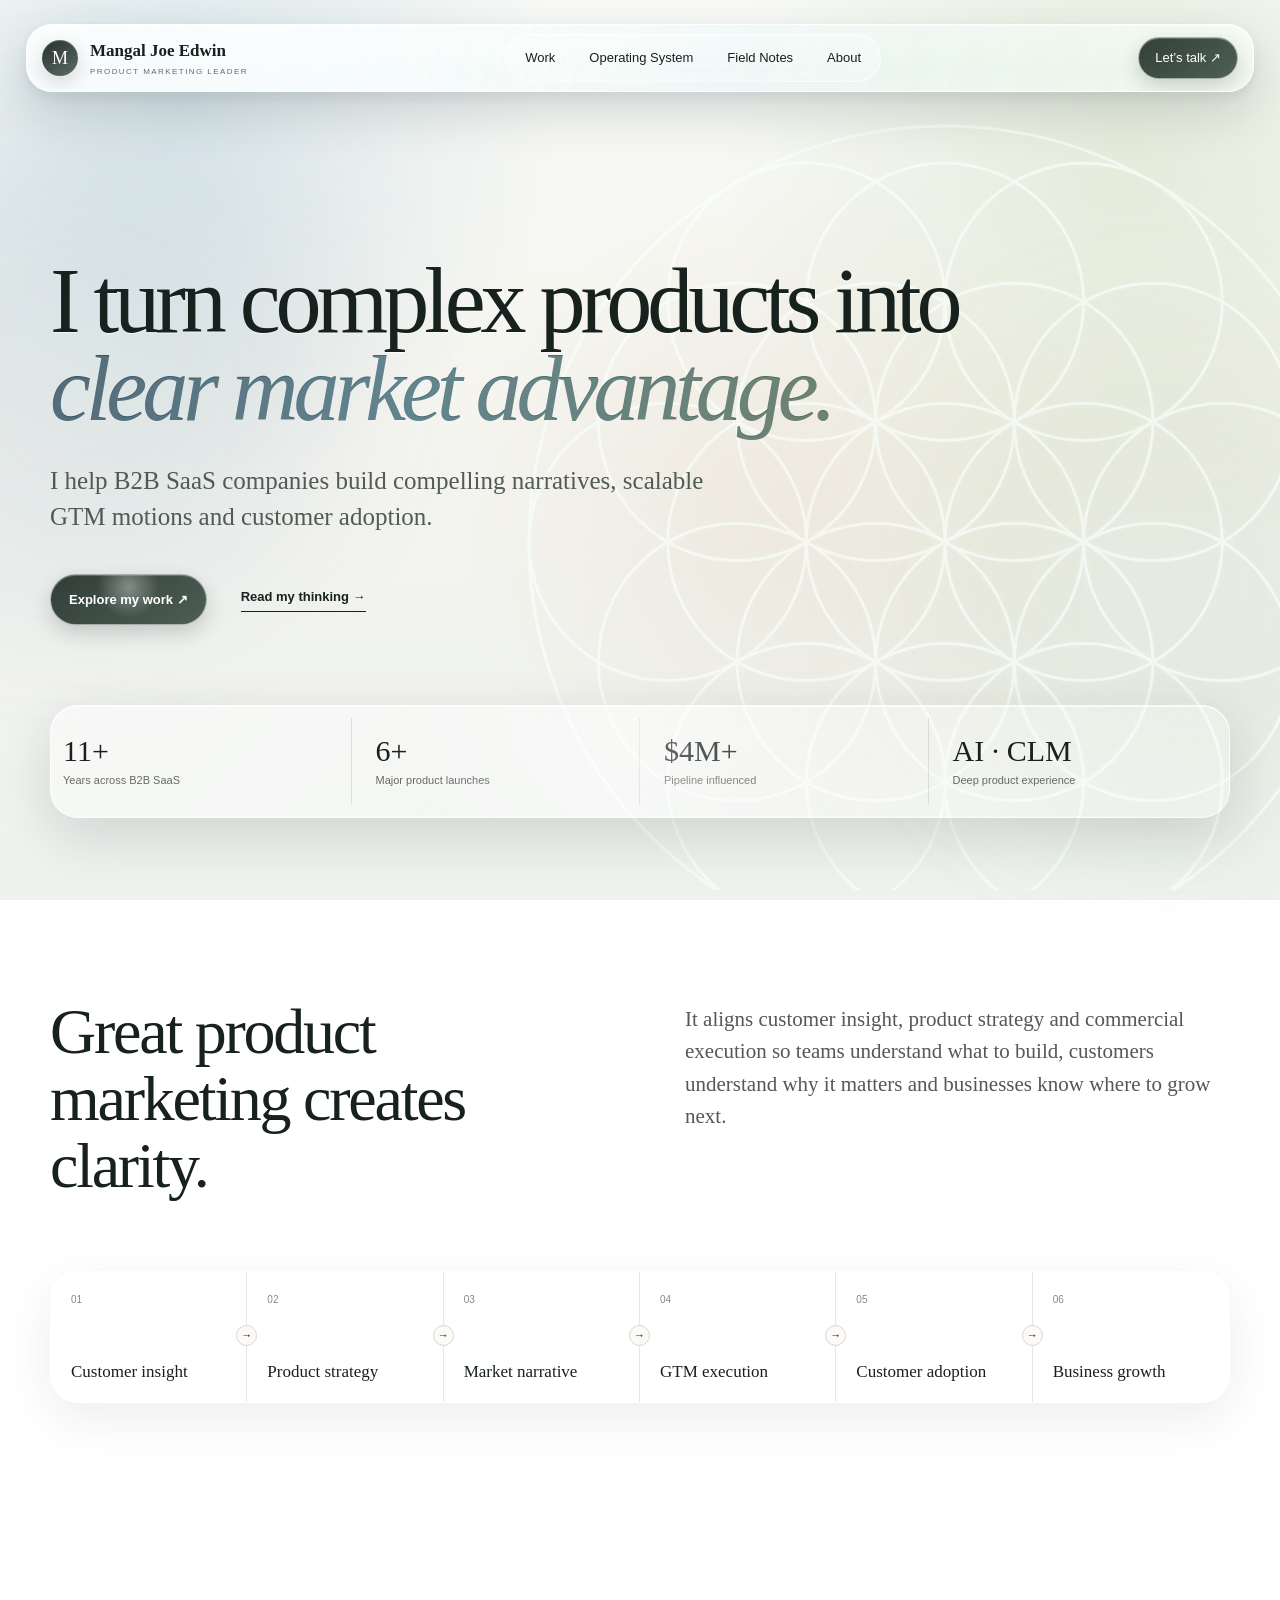
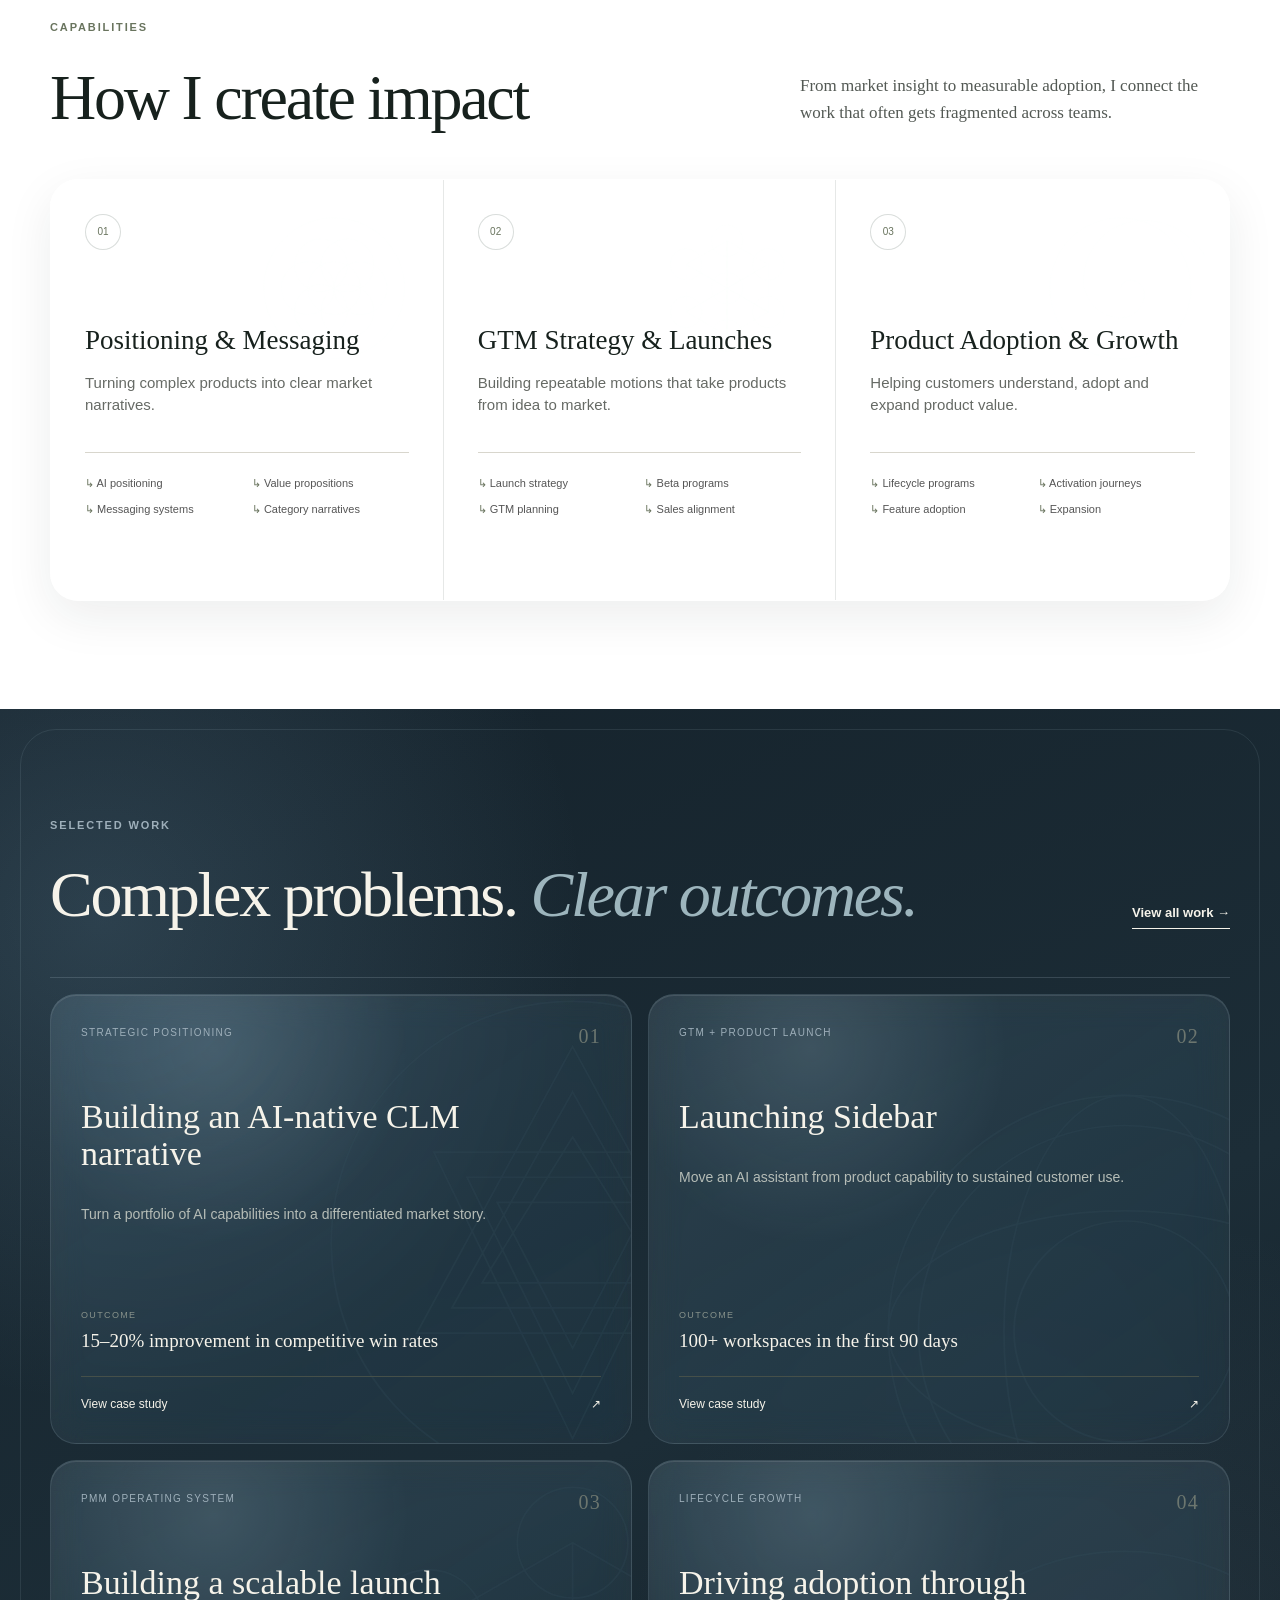
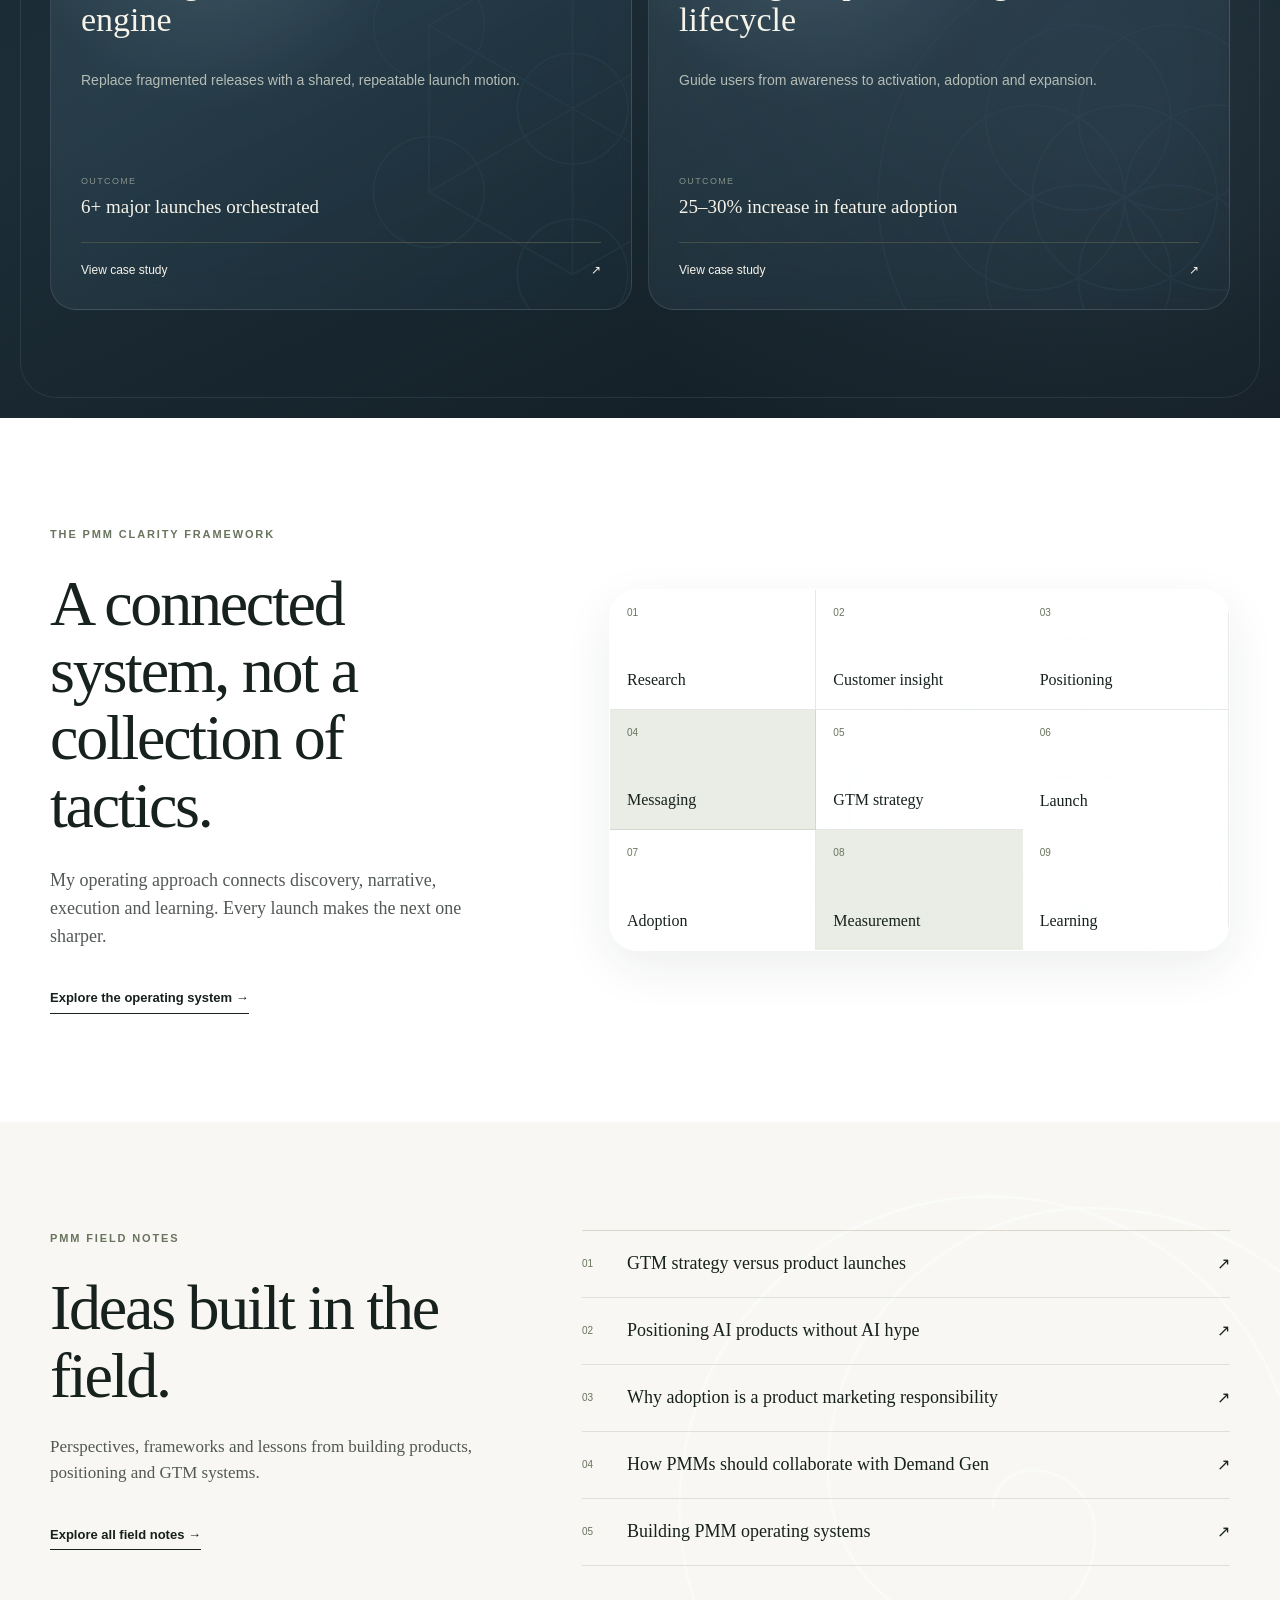
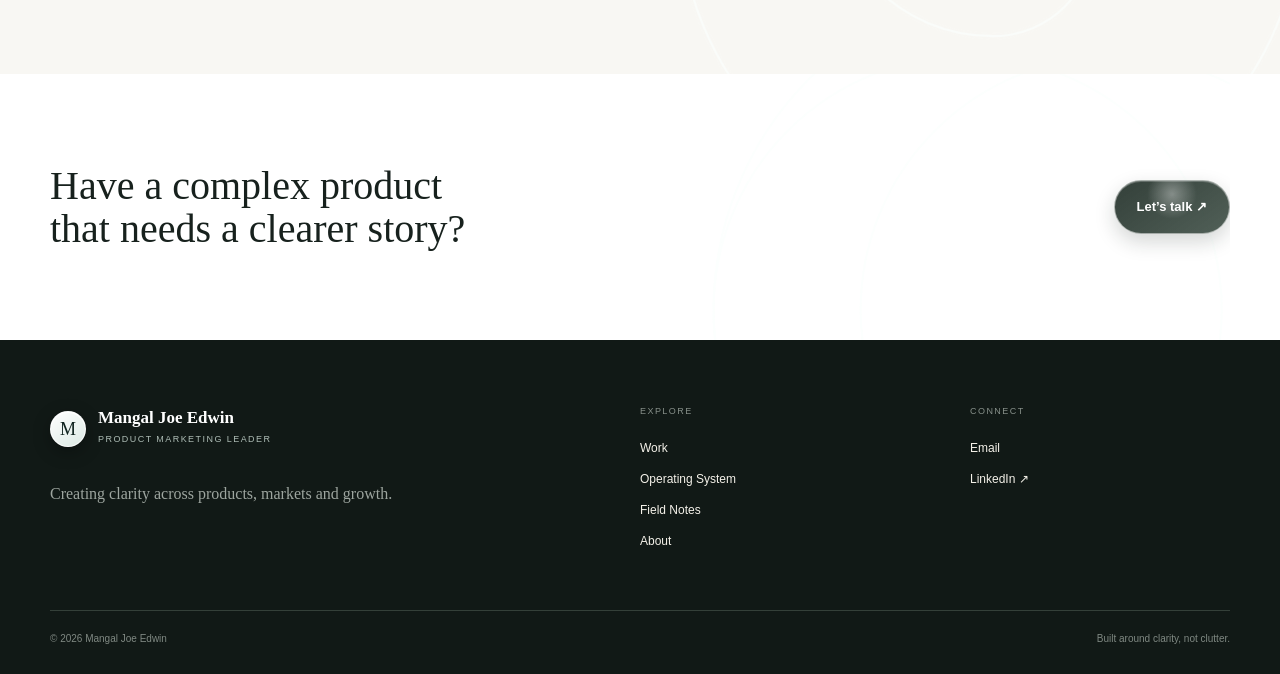
==== index.html @ b7837c16 "Refresh homepage geometry assets" ====
<!doctype html><html lang="en"><head><meta charset="utf-8"><meta name="viewport" content="width=device-width,initial-scale=1"><title>Mangal Joe Edwin | Product Marketing Leader</title><meta name="description" content="Product marketing leader for complex B2B SaaS and AI products."><link rel="icon" href="favicon.ico" sizes="any"><link rel="icon" type="image/png" sizes="32x32" href="favicon-32x32.png"><link rel="icon" type="image/png" sizes="16x16" href="favicon-16x16.png"><link rel="stylesheet" href="assets/css/styles.css"><link rel="stylesheet" href="assets/css/liquid-glass.css?v=20260903-3"><link rel="stylesheet" href="assets/css/liquid-glass-refraction.css?v=20260903-3"><link rel="stylesheet" href="assets/css/sacred-geometry.css?v=20260903-7"><script defer src="assets/js/components.js?v=20260903-5"></script><script defer src="assets/js/site.js"></script><script defer src="assets/js/liquid-glass.js?v=20260903-2"></script></head><body><div data-header></div><main>
<section class="hero"><div class="hero-flower-wrap" aria-hidden="true"><svg class="hero-flower" viewBox="0 0 600 600"><g class="flower-rest"><circle cx="300" cy="300" r="80"/><circle cx="380" cy="300" r="80"/><circle cx="340" cy="369.282" r="80"/><circle cx="260" cy="369.282" r="80"/><circle cx="220" cy="300" r="80"/><circle cx="260" cy="230.718" r="80"/><circle cx="340" cy="230.718" r="80"/><circle cx="460" cy="300" r="80"/><circle cx="420" cy="369.282" r="80"/><circle cx="380" cy="438.564" r="80"/><circle cx="300" cy="438.564" r="80"/><circle cx="220" cy="438.564" r="80"/><circle cx="180" cy="369.282" r="80"/><circle cx="140" cy="300" r="80"/><circle cx="180" cy="230.718" r="80"/><circle cx="220" cy="161.436" r="80"/><circle cx="300" cy="161.436" r="80"/><circle cx="380" cy="161.436" r="80"/><circle cx="420" cy="230.718" r="80"/><circle cx="300" cy="300" r="240"/></g><g class="flower-lit"><circle cx="300" cy="300" r="80"/><circle cx="380" cy="300" r="80"/><circle cx="340" cy="369.282" r="80"/><circle cx="260" cy="369.282" r="80"/><circle cx="220" cy="300" r="80"/><circle cx="260" cy="230.718" r="80"/><circle cx="340" cy="230.718" r="80"/><circle cx="460" cy="300" r="80"/><circle cx="420" cy="369.282" r="80"/><circle cx="380" cy="438.564" r="80"/><circle cx="300" cy="438.564" r="80"/><circle cx="220" cy="438.564" r="80"/><circle cx="180" cy="369.282" r="80"/><circle cx="220" cy="161.436" r="80"/><circle cx="300" cy="161.436" r="80"/><circle cx="380" cy="161.436" r="80"/><circle cx="420" cy="230.718" r="80"/><circle cx="300" cy="300" r="240"/></g></svg></div><div class="wrap fade-up"><h1>I turn complex products into <em>clear market advantage.</em></h1><p class="hero-copy">I help B2B SaaS companies build compelling narratives, scalable GTM motions and customer adoption.</p><div class="hero-actions"><a class="button button-dark glass-surface" href="work.html">Explore my work ↗</a><a class="text-link" href="writing.html">Read my thinking →</a></div><div class="hero-proof glass-surface" aria-label="Experience summary"><div><strong>11+</strong><span>Years across B2B SaaS</span></div><div><strong>6+</strong><span>Major product launches</span></div><div><strong>$4M+</strong><span>Pipeline influenced</span></div><div><strong>AI · CLM</strong><span>Deep product experience</span></div></div></div></section>
<section class="section belief"><div class="wrap"><div class="belief-grid"><h2>Great product marketing creates clarity.</h2><p>It aligns customer insight, product strategy and commercial execution so teams understand what to build, customers understand why it matters and businesses know where to grow next.</p></div><div class="clarity-flow" aria-label="Product marketing value chain"><div class="flow-step"><span>01</span><b>Customer insight</b><i>→</i></div><div class="flow-step"><span>02</span><b>Product strategy</b><i>→</i></div><div class="flow-step"><span>03</span><b>Market narrative</b><i>→</i></div><div class="flow-step"><span>04</span><b>GTM execution</b><i>→</i></div><div class="flow-step"><span>05</span><b>Customer adoption</b><i>→</i></div><div class="flow-step"><span>06</span><b>Business growth</b></div></div></div></section>
<section class="section"><div class="wrap"><div class="section-head"><div><div class="section-kicker">CAPABILITIES</div><h2>How I create impact</h2></div><p>From market insight to measurable adoption, I connect the work that often gets fragmented across teams.</p></div><div class="capability-grid"><article class="capability-card"><span class="card-number">01</span><h3>Positioning &amp; Messaging</h3><p>Turning complex products into clear market narratives.</p><ul><li>AI positioning</li><li>Value propositions</li><li>Messaging systems</li><li>Category narratives</li></ul></article><article class="capability-card"><span class="card-number">02</span><h3>GTM Strategy &amp; Launches</h3><p>Building repeatable motions that take products from idea to market.</p><ul><li>Launch strategy</li><li>Beta programs</li><li>GTM planning</li><li>Sales alignment</li></ul></article><article class="capability-card"><span class="card-number">03</span><h3>Product Adoption &amp; Growth</h3><p>Helping customers understand, adopt and expand product value.</p><ul><li>Lifecycle programs</li><li>Activation journeys</li><li>Feature adoption</li><li>Expansion</li></ul></article></div></div></section>
<section class="section work-section"><div class="wrap"><div class="section-head"><div><div class="section-kicker">SELECTED WORK</div><h2>Complex problems. <em>Clear outcomes.</em></h2></div><a class="text-link light" href="work.html">View all work →</a></div><div class="work-grid"><a class="work-card glass-surface" href="work.html#ai-narrative"><div class="work-card-top"><span>STRATEGIC POSITIONING</span><b>01</b></div><h3>Building an AI-native CLM narrative</h3><p>Turn a portfolio of AI capabilities into a differentiated market story.</p><div class="outcome"><small>OUTCOME</small><strong>15–20% improvement in competitive win rates</strong></div><div class="card-cta">View case study <span>↗</span></div></a><a class="work-card glass-surface" href="work.html#sidebar"><div class="work-card-top"><span>GTM + PRODUCT LAUNCH</span><b>02</b></div><h3>Launching Sidebar</h3><p>Move an AI assistant from product capability to sustained customer use.</p><div class="outcome"><small>OUTCOME</small><strong>100+ workspaces in the first 90 days</strong></div><div class="card-cta">View case study <span>↗</span></div></a><a class="work-card glass-surface" href="work.html#launch-engine"><div class="work-card-top"><span>PMM OPERATING SYSTEM</span><b>03</b></div><h3>Building a scalable launch engine</h3><p>Replace fragmented releases with a shared, repeatable launch motion.</p><div class="outcome"><small>OUTCOME</small><strong>6+ major launches orchestrated</strong></div><div class="card-cta">View case study <span>↗</span></div></a><a class="work-card glass-surface" href="work.html#lifecycle"><div class="work-card-top"><span>LIFECYCLE GROWTH</span><b>04</b></div><h3>Driving adoption through lifecycle</h3><p>Guide users from awareness to activation, adoption and expansion.</p><div class="outcome"><small>OUTCOME</small><strong>25–30% increase in feature adoption</strong></div><div class="card-cta">View case study <span>↗</span></div></a></div></div></section>
<section class="section"><div class="wrap system-preview"><div class="system-copy"><div class="section-kicker">THE PMM CLARITY FRAMEWORK</div><h2>A connected system, not a collection of tactics.</h2><p>My operating approach connects discovery, narrative, execution and learning. Every launch makes the next one sharper.</p><a class="text-link" href="operating-system.html">Explore the operating system →</a></div><div class="system-map"><div class="system-node"><span>01</span>Research</div><div class="system-node"><span>02</span>Customer insight</div><div class="system-node"><span>03</span>Positioning</div><div class="system-node"><span>04</span>Messaging</div><div class="system-node"><span>05</span>GTM strategy</div><div class="system-node"><span>06</span>Launch</div><div class="system-node"><span>07</span>Adoption</div><div class="system-node"><span>08</span>Measurement</div><div class="system-node"><span>09</span>Learning</div></div></div></section>
<section class="section notes-section"><div class="wrap notes-grid"><div><div class="section-kicker">PMM FIELD NOTES</div><h2>Ideas built in the field.</h2><p>Perspectives, frameworks and lessons from building products, positioning and GTM systems.</p><a class="text-link" href="writing.html">Explore all field notes →</a></div><div class="note-list"><a href="writing.html"><span>01</span><b>GTM strategy versus product launches</b><i>↗</i></a><a href="writing.html"><span>02</span><b>Positioning AI products without AI hype</b><i>↗</i></a><a href="writing.html"><span>03</span><b>Why adoption is a product marketing responsibility</b><i>↗</i></a><a href="writing.html"><span>04</span><b>How PMMs should collaborate with Demand Gen</b><i>↗</i></a><a href="writing.html"><span>05</span><b>Building PMM operating systems</b><i>↗</i></a></div></div></section><div class="wrap closing"><p>Have a complex product<br>that needs a clearer story?</p><a class="button button-dark glass-surface" href="contact.html">Let’s talk ↗</a></div></main><div data-footer></div></body></html>
---- assets/css/styles.css ----
:root{--ink:#17211d;--cream:#f4f1e9;--paper:#fbfaf6;--olive:#69745e;--blue:#6d8ea0;--line:#d8d6cd;--muted:#666a65}*{box-sizing:border-box}html{scroll-behavior:smooth}body{background:var(--paper);color:var(--ink);margin:0;font-family:Arial,Helvetica,sans-serif;line-height:1.5}a{color:inherit;text-decoration:none}.wrap{width:min(1180px,calc(100% - 48px));margin:auto}.site-header{z-index:50;backdrop-filter:blur(16px);background:#fbfaf6f0;border-bottom:1px solid #17211d1f;position:sticky;top:0}.header-inner{justify-content:space-between;align-items:center;width:min(1320px,calc(100% - 48px));height:76px;margin:auto;display:flex}.brand{align-items:center;gap:12px;display:flex}.brand>span{background:var(--ink);color:#fff;border-radius:50%;place-items:center;width:36px;height:36px;font-family:Georgia,serif;font-size:18px;display:grid}.brand div{display:flex;flex-direction:column}.brand b{font-family:Georgia,serif;font-size:17px}.brand small{letter-spacing:.18em;color:var(--muted);margin-top:2px;font-size:8px}.site-header nav{gap:32px;font-size:13px;display:flex}.site-header nav a{border-bottom:2px solid transparent;padding:27px 0 25px}.site-header nav a:hover,.site-header nav a[aria-current=page]{border-color:var(--olive)}.header-cta{border:1px solid var(--ink);padding:10px 15px;font-size:13px}.eyebrow,.section-kicker{letter-spacing:.17em;text-transform:uppercase;font-size:11px;font-weight:700}.eyebrow,.section-kicker{color:var(--olive)}.eyebrow{align-items:center;gap:10px;display:flex}.status-dot{background:#738a5d;border-radius:50%;width:7px;height:7px;box-shadow:0 0 0 4px #e3e6dc}.hero{padding:104px 0 72px}.hero h1{letter-spacing:-.055em;max-width:1050px;margin:38px 0 30px;font:400 clamp(58px,7.2vw,104px)/.95 Georgia,serif}.hero h1 em,.work-section h2 em,.page-hero h1 em,.contact-page h1 em{color:var(--olive);font-weight:400}.hero-copy{color:#4b514d;max-width:700px;font:25px/1.45 Georgia,serif}.hero-actions{align-items:center;gap:34px;margin-top:38px;display:flex}.button{align-items:center;gap:28px;padding:15px 18px;font-size:13px;font-weight:700;display:inline-flex}.button-dark{background:var(--ink);color:#fff}.button-outline{border:1px solid var(--ink)}.text-link{border-bottom:1px solid;align-items:center;gap:16px;padding-bottom:5px;font-size:13px;font-weight:700;display:inline-flex}.button,.header-cta,.work-card,.note-list a,.notes-cards article{transition:transform .25s ease,background .25s ease,color .25s ease}.button:hover,.header-cta:hover{transform:translateY(-2px)}.hero-proof{border-block:1px solid var(--line);grid-template-columns:repeat(4,1fr);margin-top:80px;padding:24px 0;display:grid}.hero-proof div{border-right:1px solid var(--line);flex-direction:column;gap:4px;padding:4px 24px;display:flex}.hero-proof div:first-child{padding-left:0}.hero-proof div:last-child{border:0}.hero-proof strong{font:400 27px Georgia,serif}.hero-proof span{color:var(--muted);font-size:11px}.section{padding:108px 0}.section-kicker{margin-bottom:28px}.belief{border-bottom:1px solid var(--line)}.belief-grid{grid-template-columns:1fr 1fr;gap:90px;display:grid}.belief h2,.section-head h2,.system-copy h2,.notes-grid h2{letter-spacing:-.035em;margin:0;font:400 clamp(42px,5vw,64px)/1.05 Georgia,serif}.belief-grid p,.section-head>p,.system-copy>p,.notes-grid>div>p{color:#535954;margin:5px 0;font:21px/1.55 Georgia,serif}.clarity-flow{border:1px solid var(--line);grid-template-columns:repeat(6,1fr);margin-top:72px;display:grid}.flow-step{border-right:1px solid var(--line);flex-direction:column;justify-content:space-between;min-height:130px;padding:20px;display:flex;position:relative}.flow-step:last-child{background:var(--ink);color:#fff;border:0}.flow-step span{color:#858a84;font-size:10px}.flow-step b{font:400 17px Georgia,serif}.flow-step i{border:1px solid var(--line);background:var(--paper);z-index:1;width:21px;height:21px;color:var(--ink);border-radius:50%;place-items:center;font-size:11px;font-style:normal;display:grid;position:absolute;top:53px;right:-11px}.section-head{justify-content:space-between;align-items:end;margin-bottom:48px;display:flex}.section-head>p{max-width:430px;font-size:17px}.capability-grid{border:1px solid var(--line);grid-template-columns:repeat(3,1fr);display:grid}.capability-card{border-right:1px solid var(--line);min-height:420px;padding:34px}.capability-card:last-child{border:0}.card-number{border:1px solid var(--line);width:36px;height:36px;color:var(--olive);border-radius:50%;place-items:center;font-size:10px;display:inline-grid}.capability-card h3{margin:75px 0 16px;font:400 27px/1.15 Georgia,serif}.capability-card p{color:var(--muted);min-height:50px;font-size:15px}.capability-card ul{border-top:1px solid var(--line);color:#555;grid-template-columns:1fr 1fr;gap:10px;margin:30px 0 0;padding:22px 0 0;font-size:11px;list-style:none;display:grid}.capability-card li:before{content:'↳ ';color:var(--olive)}.work-section{background:var(--ink);color:#f6f3ea}.work-grid{border-top:1px solid #465049;grid-template-columns:1fr 1fr;display:grid}.work-card{border-bottom:1px solid #465049;flex-direction:column;min-height:450px;padding:34px 34px 34px 0;display:flex}.work-card:hover{background:#1d2924}.work-card:nth-child(odd){border-right:1px solid #465049}.work-card:nth-child(even){padding-left:34px}.work-card-top{color:#a5b09e;letter-spacing:.13em;justify-content:space-between;font-size:10px;display:flex}.work-card-top b{color:#6c766f;font:400 20px Georgia,serif}.work-card h3{max-width:430px;margin:50px 0 18px;font:400 34px/1.1 Georgia,serif}.work-card>p{color:#b6bdb7;max-width:450px;font-size:14px}.outcome{flex-direction:column;gap:7px;margin-top:auto;display:flex}.outcome small{letter-spacing:.15em;color:#88928b;font-size:9px}.outcome strong{font:400 19px Georgia,serif}.card-cta{border-top:1px solid #465049;justify-content:space-between;margin-top:24px;padding-top:18px;font-size:12px;display:flex}.system-preview{grid-template-columns:.85fr 1.15fr;align-items:center;gap:100px;display:grid}.system-copy>p{margin:28px 0 35px;font-size:18px}.system-map{border:1px solid var(--line);grid-template-columns:repeat(3,1fr);display:grid}.system-node{border-right:1px solid var(--line);border-bottom:1px solid var(--line);flex-direction:column;justify-content:space-between;height:120px;padding:17px;font-family:Georgia,serif;display:flex}.system-node:nth-child(3n){border-right:0}.system-node:nth-child(n+7){border-bottom:0}.system-node span{color:var(--olive);font:10px Arial}.system-node:nth-child(5),.system-node:nth-child(9){background:#e9ede5}.notes-section{background:var(--cream)}.notes-grid{grid-template-columns:.8fr 1.2fr;gap:100px;display:grid}.notes-grid>div>p{margin:25px 0 35px;font-size:17px}.note-list{border-top:1px solid var(--line)}.note-list a{border-bottom:1px solid var(--line);grid-template-columns:45px 1fr 30px;align-items:center;padding:21px 0;display:grid}.note-list a:hover{padding-left:8px}.note-list span{color:var(--olive);font-size:10px}.note-list b{font:400 18px Georgia,serif}.note-list i{text-align:right;font-style:normal}.closing{justify-content:space-between;align-items:center;padding:90px 0;display:flex}.closing p{margin:0;font:40px/1.08 Georgia,serif}footer{color:#f4f1e9;background:#111916;padding:65px 0 28px}.footer-grid{grid-template-columns:2fr 1fr 1fr;gap:70px;display:grid}.footer-brand>span{color:var(--ink);background:#f4f1e9}.footer-grid>div{flex-direction:column;align-items:flex-start;gap:13px;display:flex}.footer-grid p{color:#9da59f;font-family:Georgia,serif}.footer-grid small{letter-spacing:.16em;color:#87908a;margin-bottom:7px;font-size:9px}.footer-grid a{font-size:12px}.copyright{color:#7f8882;border-top:1px solid #344039;justify-content:space-between;margin-top:60px;padding-top:20px;font-size:10px;display:flex}.inner-page{min-height:70vh}.page-hero{padding:105px 0 80px}.page-hero h1,.contact-page h1{letter-spacing:-.05em;margin:20px 0 28px;font:400 clamp(56px,7vw,94px)/.98 Georgia,serif}.page-hero>p{color:#555b57;max-width:710px;font:20px/1.5 Georgia,serif}.filter-bar,.note-filters{flex-wrap:wrap;gap:8px;display:flex}.filter-bar{padding-bottom:42px}.filter-bar button,.note-filters button{border:1px solid var(--line);color:var(--ink);cursor:pointer;background:transparent;padding:10px 14px;font-size:11px}.filter-bar button.active,.note-filters button.active{background:var(--ink);color:#fff;border-color:var(--ink)}.case-list{padding-bottom:110px}.case-study{border-top:1px solid var(--ink)}.case-study:last-child{border-bottom:1px solid var(--ink)}.case-study[hidden]{display:none}.case-study summary{cursor:pointer;grid-template-columns:1fr 250px 40px;align-items:center;gap:40px;padding:38px 0;list-style:none;display:grid}.case-study summary::-webkit-details-marker{display:none}.case-study summary span{letter-spacing:.13em;color:var(--olive);text-transform:uppercase;font-size:10px}.case-study summary h2{margin:11px 0;font:400 35px/1.08 Georgia,serif}.case-metric{flex-direction:column;display:flex}.case-metric strong{font:400 34px Georgia,serif}.case-metric small{color:var(--muted);font-size:10px}.expand{font-size:28px;font-weight:300}.case-study[open] .expand{transform:rotate(45deg)}.case-body{background:var(--cream);margin-bottom:35px;padding:55px}.case-story{grid-template-columns:1fr 1fr;gap:50px 80px;display:grid}.case-body small{letter-spacing:.14em;color:var(--olive);font-size:9px}.case-body h3{margin:11px 0;font:400 22px Georgia,serif}.case-body p{color:#555b57;font-size:14px}.execution{border-block:1px solid var(--line);margin-top:50px;padding:50px 0}.execution>div{grid-template-columns:1fr 1fr;gap:10px;margin-top:23px;display:grid}.execution span{background:var(--paper);padding:18px;font:16px Georgia,serif}.execution i{color:var(--olive);margin-right:20px;font:9px Arial}.impact-learning{grid-template-columns:1fr 1fr;gap:80px;padding-top:50px;display:grid}.impact-learning blockquote{color:var(--ink);margin:15px 0;font:24px/1.4 Georgia,serif}.about-statement,.os-principle{background:var(--ink);color:#fff}.about-statement{padding:80px 0}.about-statement p{max-width:1000px;font:42px/1.25 Georgia,serif}.experience-grid{grid-template-columns:1fr 1fr;gap:110px;display:grid}.experience-grid h2{font:400 48px/1.08 Georgia,serif}.experience-list>div{border-top:1px solid var(--line);grid-template-columns:130px 1fr;padding:22px 0;display:grid}.experience-list b{font:19px Georgia,serif}.experience-list p{color:var(--muted);margin:0;font-size:13px}.about-work{background:var(--cream)}.three-principles{border-top:1px solid var(--ink);grid-template-columns:repeat(3,1fr);display:grid}.three-principles article{border-right:1px solid var(--line);min-height:300px;padding:30px}.three-principles article:first-child{padding-left:0}.three-principles span{color:var(--olive);font-size:10px}.three-principles h2{margin-top:90px;font:31px Georgia,serif}.three-principles p{color:var(--muted);font-size:14px}.os-principle{padding:65px 0}.os-principle small{letter-spacing:.15em;color:#9fa99f}.os-principle p{max-width:950px;font:36px/1.35 Georgia,serif}.os-stages{padding:85px 0}.os-stages article{border-top:1px solid var(--line);grid-template-columns:80px 1fr 40px;align-items:center;padding:28px 20px;display:grid}.os-stages article:last-child{border-bottom:1px solid var(--line)}.os-stages article.accent{background:#edf0e9}.os-stages article>span{color:var(--olive);font-size:10px}.os-stages h2{margin:0 0 5px;font:28px Georgia,serif}.os-stages p{color:var(--muted);max-width:700px;margin:0;font-size:13px}.os-stages i{font-size:20px;font-style:normal}.os-questions>div:last-child{grid-template-columns:1fr 1fr;display:grid}.os-questions p{border-top:1px solid var(--line);margin:0;padding:22px;font:19px Georgia,serif}.os-questions p span{color:var(--olive);margin-right:20px;font:9px Arial}.notes-tools{border-top:1px solid var(--line);justify-content:space-between;gap:20px;padding:30px 0;display:flex}.search{border-bottom:1px solid var(--ink);align-items:center;width:280px;display:flex}.search input{background:transparent;border:0;outline:0;width:100%;padding:12px;font-size:12px}.notes-cards{border-top:1px solid var(--line);grid-template-columns:repeat(3,1fr);padding-bottom:100px;display:grid}.notes-cards article{border-right:1px solid var(--line);border-bottom:1px solid var(--line);flex-direction:column;min-height:340px;padding:30px;display:flex}.notes-cards article:nth-child(3n+1){padding-left:0}.notes-cards article:nth-child(3n){border-right:0}.notes-cards article>div{text-transform:uppercase;justify-content:space-between;display:flex}.notes-cards article>div span,.notes-cards article>div small{letter-spacing:.12em;color:var(--olive);font-size:9px}.notes-cards h2{margin:60px 0 15px;font:25px/1.15 Georgia,serif}.notes-cards p{color:var(--muted);font-size:13px}.notes-cards button{border:0;border-top:1px solid var(--line);text-align:left;cursor:pointer;background:transparent;justify-content:space-between;margin-top:auto;padding:15px 0 0;font-weight:700;display:flex}.notes-cards article[hidden]{display:none}.knowledge-next{background:var(--cream);padding:80px 0}.knowledge-next>.wrap{grid-template-columns:1fr 1fr;gap:90px;display:grid}.knowledge-next h2{font:40px Georgia,serif}.knowledge-next p{color:var(--muted);font:18px/1.6 Georgia,serif}.contact-page{background:var(--cream);align-items:center;min-height:calc(100vh - 76px);display:flex}.contact-grid{grid-template-columns:1.2fr .8fr;gap:100px;padding:90px 0;display:grid}.contact-page h1{font-size:65px}.contact-page>section>div>p{color:var(--muted);font:19px/1.5 Georgia,serif}.contact-card{background:var(--ink);color:#fff;padding:38px}.contact-card>small,.contact-links small{letter-spacing:.15em;color:#9da89f;font-size:9px}.email{margin:45px 0 55px;font:30px/1.2 Georgia,serif;display:block;position:relative}.email span{position:absolute;right:0}.contact-links{border-block:1px solid #455048;grid-template-columns:1fr 1fr;display:grid}.contact-links a{flex-direction:column;gap:8px;padding:22px 10px 22px 0;display:flex}.contact-links a+a{border-left:1px solid #455048;padding-left:20px}.contact-links b{font-size:11px}.availability{color:#aab2ac;align-items:center;gap:13px;margin-top:27px;font-size:11px;display:flex}.availability i{background:#92a77c;border-radius:50%;width:7px;height:7px}.fade-up{animation:fadeUp .75s ease both}@keyframes fadeUp{from{opacity:0;transform:translateY(18px)}to{opacity:1;transform:none}}
@media(max-width:800px){.wrap{width:min(calc(100% - 32px),1180px)}.header-inner{width:calc(100% - 32px);height:68px}.site-header nav{display:none}.header-cta{padding:8px 10px}.hero{padding:70px 0 46px}.hero h1{font-size:53px}.hero-copy{font-size:20px}.hero-proof{grid-template-columns:1fr 1fr;margin-top:55px}.hero-proof div{border-bottom:1px solid var(--line);padding:16px}.hero-proof div:nth-child(2){border-right:0}.section{padding:70px 0}.belief-grid,.system-preview,.notes-grid{grid-template-columns:1fr;gap:45px}.clarity-flow{grid-template-columns:1fr 1fr}.flow-step{min-height:100px}.flow-step:nth-child(2n){border-right:0}.flow-step i{display:none}.section-head{display:block}.section-head>p{margin-top:22px}.capability-grid{grid-template-columns:1fr}.capability-card{border-right:0;border-bottom:1px solid var(--line);min-height:auto}.capability-card h3{margin-top:40px}.work-grid{grid-template-columns:1fr}.work-card,.work-card:nth-child(even){min-height:390px;padding:30px 0}.work-card:nth-child(odd){border-right:0}.system-map{order:-1}.closing{flex-direction:column;align-items:flex-start;gap:35px}.footer-grid{grid-template-columns:1fr 1fr}.footer-grid>div:first-child{grid-column:1/-1}.copyright{gap:20px}.brand b{font-size:15px}.page-hero{padding:70px 0 55px}.page-hero h1,.contact-page h1{font-size:50px}.case-study summary{grid-template-columns:1fr 90px 20px;gap:12px}.case-study summary h2,.case-metric strong{font-size:25px}.case-body{margin-inline:-16px;padding:28px}.case-story,.execution>div,.impact-learning,.experience-grid,.knowledge-next>.wrap,.contact-grid{grid-template-columns:1fr;gap:35px}.experience-grid h2{font-size:38px}.three-principles{grid-template-columns:1fr}.three-principles article{border-right:0;border-bottom:1px solid var(--line);min-height:auto;padding:28px 0}.three-principles h2{margin-top:40px}.os-stages article{grid-template-columns:40px 1fr 20px}.os-questions>div:last-child{grid-template-columns:1fr}.notes-tools{flex-direction:column}.note-filters{overflow:auto}.notes-cards{grid-template-columns:1fr}.notes-cards article,.notes-cards article:nth-child(3n+1){border-right:0;min-height:300px;padding:28px 0}.contact-page{display:block}.contact-grid{padding:70px 0}.contact-card{padding:28px}.email{font-size:25px}.about-statement p{font-size:30px}}
---- assets/css/liquid-glass.css ----
:root{
  --glass-bg:rgba(255,255,255,.42);
  --glass-bg-strong:rgba(255,255,255,.62);
  --glass-edge:rgba(255,255,255,.72);
  --glass-shadow:0 18px 55px rgba(23,33,29,.14),inset 0 1px 0 rgba(255,255,255,.72),inset 0 -1px 0 rgba(255,255,255,.18);
  --glass-blur:26px;
  --glass-radius:28px;
}

body{
  background:
    radial-gradient(circle at 14% 12%,rgba(164,196,214,.34),transparent 28%),
    radial-gradient(circle at 88% 18%,rgba(203,218,184,.42),transparent 30%),
    radial-gradient(circle at 62% 58%,rgba(226,214,190,.36),transparent 35%),
    linear-gradient(180deg,#f8faf7 0%,#f5f4ef 46%,#eef2ef 100%);
  background-attachment:fixed;
  padding-top:24px;
}

body::before,
body::after{
  content:"";
  position:fixed;
  width:38vw;
  aspect-ratio:1;
  border-radius:50%;
  filter:blur(72px);
  pointer-events:none;
  z-index:-1;
  opacity:.4;
}
body::before{left:-12vw;top:14vh;background:rgba(127,166,190,.35)}
body::after{right:-10vw;top:38vh;background:rgba(161,184,133,.34)}

.site-header{
  top:18px;
  width:min(1280px,calc(100% - 52px));
  margin:0 auto;
  border:1px solid rgba(255,255,255,.8);
  border-radius:26px;
  background:linear-gradient(135deg,rgba(255,255,255,.58),rgba(244,249,248,.28));
  box-shadow:0 20px 54px rgba(34,49,43,.16),0 4px 14px rgba(34,49,43,.08),inset 0 1px 0 rgba(255,255,255,.96),inset 0 -1px 0 rgba(255,255,255,.3);
  -webkit-backdrop-filter:blur(32px) saturate(165%);
  backdrop-filter:blur(32px) saturate(165%);
  position:sticky;
  overflow:hidden;
}
.site-header::before{
  content:"";
  position:absolute;
  inset:0;
  background:linear-gradient(112deg,rgba(255,255,255,.58),transparent 30%,rgba(177,208,220,.12) 62%,rgba(255,255,255,.4));
  pointer-events:none;
}
.header-inner{height:66px;width:calc(100% - 30px);position:relative;z-index:1}
.brand>span{
  background:linear-gradient(145deg,rgba(23,33,29,.94),rgba(61,78,69,.82));
  box-shadow:inset 0 1px 1px rgba(255,255,255,.28),0 6px 18px rgba(23,33,29,.16);
}
.site-header nav{
  gap:6px;
  padding:5px;
  border:1px solid rgba(255,255,255,.54);
  border-radius:999px;
  background:rgba(255,255,255,.22);
  box-shadow:inset 0 1px 0 rgba(255,255,255,.56);
}
.site-header nav a{
  border:0;
  border-radius:999px;
  padding:8px 14px;
  transition:background .25s ease,box-shadow .25s ease,transform .25s ease;
}
.site-header nav a:hover,
.site-header nav a[aria-current=page]{
  border:0;
  background:rgba(255,255,255,.62);
  box-shadow:0 5px 14px rgba(23,33,29,.09),inset 0 1px 0 rgba(255,255,255,.85);
}
.header-cta,
.button-dark{
  border:1px solid rgba(255,255,255,.54);
  border-radius:999px;
  background:linear-gradient(145deg,rgba(29,43,36,.9),rgba(43,61,51,.82));
  box-shadow:0 8px 20px rgba(23,33,29,.18),inset 0 1px 0 rgba(255,255,255,.22);
}
.header-cta{color:#fff;padding:10px 16px}

.hero{
  position:relative;
  padding-top:128px;
  overflow:hidden;
}
.hero::before{
  content:"";
  position:absolute;
  width:min(680px,64vw);
  aspect-ratio:1;
  top:34px;
  right:-12vw;
  border-radius:50%;
  background:radial-gradient(circle at 36% 30%,rgba(255,255,255,.86),rgba(179,207,219,.36) 28%,rgba(160,188,151,.26) 52%,transparent 72%);
  filter:blur(2px);
  opacity:.88;
  pointer-events:none;
}
.hero .wrap{position:relative;z-index:1}
.hero h1{
  max-width:1080px;
  text-wrap:balance;
  text-shadow:0 1px 0 rgba(255,255,255,.7);
  padding-right:.12em;
}
.hero h1 em{
  display:inline;
  background:linear-gradient(100deg,#334f61 0%,#456d79 45%,#536b54 100%);
  -webkit-background-clip:text;
  background-clip:text;
  color:transparent;
  text-shadow:0 1px 0 rgba(255,255,255,.16);
  padding-right:.09em;
  margin-right:-.04em;
  -webkit-box-decoration-break:clone;
  box-decoration-break:clone;
}
.hero-copy{color:rgba(45,58,50,.82)}
.eyebrow{
  width:max-content;
  padding:9px 14px;
  border:1px solid rgba(255,255,255,.66);
  border-radius:999px;
  background:rgba(255,255,255,.32);
  box-shadow:inset 0 1px 0 rgba(255,255,255,.72);
  -webkit-backdrop-filter:blur(18px) saturate(140%);
  backdrop-filter:blur(18px) saturate(140%);
}
.hero-actions .button-dark{
  position:relative;
  overflow:hidden;
}
.hero-actions .button-dark::before,
.glass-surface::before{
  content:"";
  position:absolute;
  inset:0;
  background:radial-gradient(circle at var(--glass-x,50%) var(--glass-y,25%),rgba(255,255,255,.36),transparent 36%);
  pointer-events:none;
}
.hero-proof{
  border:1px solid var(--glass-edge);
  border-radius:var(--glass-radius);
  padding:12px;
  background:linear-gradient(135deg,rgba(255,255,255,.48),rgba(255,255,255,.22));
  box-shadow:var(--glass-shadow);
  -webkit-backdrop-filter:blur(var(--glass-blur)) saturate(145%);
  backdrop-filter:blur(var(--glass-blur)) saturate(145%);
}
.hero-proof div{
  border-right:1px solid rgba(43,60,51,.12);
  padding:16px 24px;
}
.hero-proof strong{font-size:30px}

.belief{border-bottom:0}
.clarity-flow,
.capability-grid,
.system-map{
  border-color:rgba(255,255,255,.65);
  background:rgba(255,255,255,.22);
  border-radius:var(--glass-radius);
  overflow:hidden;
  box-shadow:0 16px 48px rgba(30,44,36,.08),inset 0 1px 0 rgba(255,255,255,.64);
  -webkit-backdrop-filter:blur(18px) saturate(135%);
  backdrop-filter:blur(18px) saturate(135%);
}
.flow-step,
.capability-card,
.system-node{border-color:rgba(55,70,61,.12)}
.flow-step:last-child{
  background:linear-gradient(145deg,rgba(26,40,33,.9),rgba(58,75,65,.78));
  -webkit-backdrop-filter:blur(20px);
  backdrop-filter:blur(20px);
}
.card-number{
  border-color:rgba(81,103,90,.22);
  background:rgba(255,255,255,.38);
  box-shadow:inset 0 1px 0 rgba(255,255,255,.8);
}
.capability-card{transition:background .3s ease,transform .3s ease}
.capability-card:hover{background:rgba(255,255,255,.28);transform:translateY(-3px)}

.work-section{
  position:relative;
  background:
    radial-gradient(circle at 8% 16%,rgba(121,163,190,.22),transparent 30%),
    radial-gradient(circle at 88% 78%,rgba(115,144,165,.14),transparent 34%),
    linear-gradient(155deg,#15222b 0%,#1c2d37 54%,#111b22 100%);
  overflow:hidden;
}
.work-section::before{
  content:"";
  position:absolute;
  inset:20px;
  border:1px solid rgba(191,220,235,.1);
  border-radius:36px;
  pointer-events:none;
}
.work-section .wrap{position:relative;z-index:1}
.work-section .section-kicker,.work-card-top{color:#9eafba}
.work-section h2 em{color:#9db5bd}
.work-grid{border-top-color:rgba(210,230,239,.16);gap:16px;padding-top:16px}
.work-card,
.work-card:nth-child(odd),
.work-card:nth-child(even){
  position:relative;
  border:1px solid rgba(208,229,239,.13);
  border-radius:26px;
  padding:30px;
  background:linear-gradient(145deg,rgba(215,235,245,.105),rgba(255,255,255,.025));
  box-shadow:inset 0 1px 0 rgba(255,255,255,.11);
  -webkit-backdrop-filter:blur(16px) saturate(130%);
  backdrop-filter:blur(16px) saturate(130%);
  overflow:hidden;
}
.work-card:hover{
  background:linear-gradient(145deg,rgba(215,235,245,.16),rgba(255,255,255,.045));
  transform:translateY(-4px);
}
.work-card::before{
  content:"";
  position:absolute;
  inset:0;
  background:radial-gradient(circle at var(--glass-x,28%) var(--glass-y,12%),rgba(195,224,238,.14),transparent 34%);
  pointer-events:none;
}

.notes-section{background:rgba(242,239,231,.5);-webkit-backdrop-filter:blur(14px);backdrop-filter:blur(14px)}
.note-list a{border-color:rgba(55,70,61,.13)}
.note-list a:hover{background:rgba(255,255,255,.26);border-radius:14px;padding-left:12px;padding-right:12px}
.closing .button-dark{padding:16px 22px}

@supports not ((backdrop-filter:blur(1px)) or (-webkit-backdrop-filter:blur(1px))){
  .site-header,.eyebrow,.hero-proof,.clarity-flow,.capability-grid,.system-map{background:rgba(248,249,246,.94)}
  .work-card{background:#20313d}
}

@media (prefers-reduced-transparency: reduce){
  .site-header,.eyebrow,.hero-proof,.clarity-flow,.capability-grid,.system-map{background:#f7f8f4;-webkit-backdrop-filter:none;backdrop-filter:none}
  .work-card{background:#20313d;-webkit-backdrop-filter:none;backdrop-filter:none}
}

@media (prefers-reduced-motion: reduce){
  *,*::before,*::after{scroll-behavior:auto!important;animation-duration:.01ms!important;animation-iteration-count:1!important;transition-duration:.01ms!important}
  body{background-attachment:scroll}
}

@media(max-width:800px){
  body{background-attachment:scroll;padding-top:14px}
  .site-header{top:10px;width:calc(100% - 24px);border-radius:20px}
  .header-inner{height:60px;width:calc(100% - 22px)}
  .brand small{display:none}
  .hero{padding-top:94px}
  .hero::before{width:92vw;right:-42vw;top:70px;opacity:.68}
  .hero h1{font-size:clamp(48px,14vw,64px)}
  .hero-proof{grid-template-columns:1fr 1fr;padding:8px}
  .hero-proof div{padding:14px;border-bottom:1px solid rgba(43,60,51,.12)}
  .work-grid{gap:12px}
  .work-card,.work-card:nth-child(even){padding:26px}
  .work-section::before{inset:10px;border-radius:28px}
}
---- assets/css/liquid-glass-refraction.css ----
/* Refined sticky Liquid Glass behavior */
[data-header]{
  position:sticky;
  top:18px;
  z-index:1000;
  width:100%;
  pointer-events:none;
}
[data-header] .site-header{
  position:relative;
  top:auto;
  pointer-events:auto;
  isolation:isolate;
  background:linear-gradient(135deg,rgba(255,255,255,.46),rgba(236,246,248,.20));
  border:1px solid rgba(255,255,255,.82);
  box-shadow:0 20px 50px rgba(26,41,48,.16),0 5px 14px rgba(26,41,48,.08),inset 0 1px 0 rgba(255,255,255,.96),inset 0 -1px 0 rgba(255,255,255,.24);
  -webkit-backdrop-filter:blur(20px) saturate(185%) contrast(106%);
  backdrop-filter:blur(20px) saturate(185%) contrast(106%);
}
[data-header] .site-header::before{
  background:
    linear-gradient(112deg,rgba(255,255,255,.58) 0%,rgba(255,255,255,.12) 32%,rgba(157,205,226,.14) 58%,rgba(255,255,255,.42) 100%),
    radial-gradient(circle at 18% 0%,rgba(255,255,255,.7),transparent 34%);
  opacity:.9;
}
[data-header] .site-header::after{
  content:"";
  position:absolute;
  inset:1px;
  border-radius:25px;
  pointer-events:none;
  background:linear-gradient(180deg,rgba(255,255,255,.28),transparent 34%,rgba(119,170,190,.06) 70%,rgba(255,255,255,.12));
  mix-blend-mode:screen;
  opacity:.72;
}
[data-header].is-scrolled .site-header{
  background:linear-gradient(135deg,rgba(248,252,252,.36),rgba(220,236,242,.18));
  -webkit-backdrop-filter:blur(24px) saturate(205%) contrast(108%);
  backdrop-filter:blur(24px) saturate(205%) contrast(108%);
  box-shadow:0 24px 60px rgba(22,37,46,.20),0 7px 18px rgba(22,37,46,.10),inset 0 1px 0 rgba(255,255,255,.98),inset 0 -1px 0 rgba(166,210,226,.24);
}
[data-header].is-scrolled .site-header::before{
  background:
    linear-gradient(110deg,rgba(255,255,255,.66) 0%,rgba(255,255,255,.10) 29%,rgba(117,182,210,.18) 56%,rgba(255,255,255,.42) 100%),
    radial-gradient(circle at 70% 20%,rgba(173,215,232,.20),transparent 32%);
}

/* On scroll the nav should read as part of one continuous glass slab, not a nested pill. */
[data-header].is-scrolled .site-header nav{
  border-color:transparent;
  background:transparent;
  box-shadow:none;
}
[data-header].is-scrolled .site-header nav a{
  background:transparent;
  box-shadow:none;
}
[data-header].is-scrolled .site-header nav a:hover,
[data-header].is-scrolled .site-header nav a[aria-current=page]{
  background:rgba(255,255,255,.22);
  box-shadow:inset 0 1px 0 rgba(255,255,255,.34);
}

/* Make the footer monogram read clearly on the dark footer */
footer .footer-brand>span{
  color:#10231f;
  background:linear-gradient(145deg,#ffffff,#dce9e4);
  border:1px solid rgba(255,255,255,.82);
  box-shadow:0 5px 18px rgba(0,0,0,.30),inset 0 1px 0 rgba(255,255,255,1);
  text-shadow:none;
}
footer .footer-brand b{color:#fff}
footer .footer-brand small{color:#aebdb6}

@media(max-width:800px){
  [data-header]{top:10px}
  [data-header] .site-header::after{border-radius:19px}
}

@media (prefers-reduced-transparency: reduce){
  [data-header] .site-header,
  [data-header].is-scrolled .site-header{
    background:#f6f8f6;
    -webkit-backdrop-filter:none;
    backdrop-filter:none;
  }
}
---- assets/css/sacred-geometry.css ----
/* Sacred geometry system: one symbol per area, pale at rest, locally illuminated on hover. */
.sacred-geometry-field{display:none!important}
.geometry-card::after{content:none!important}
.hero::before,.hero::after{content:none!important}

/* Hero Flower of Life */
.hero{position:relative;isolation:isolate;--hero-geom-x:78%;--hero-geom-y:44%}
.hero-flower-wrap{position:absolute;width:min(1040px,82vw);aspect-ratio:1;right:-185px;top:-70px;pointer-events:none;z-index:1;--flower-x:50%;--flower-y:50%}
.hero-flower{width:100%;height:100%;overflow:visible;display:block}
.hero-flower .flower-rest{fill:none;stroke:#f8fffb;stroke-width:1.65;opacity:.68;filter:drop-shadow(0 0 2px rgba(255,255,255,.34))}
.hero-flower .flower-lit{fill:none;stroke-width:2.25;opacity:0;filter:drop-shadow(0 0 5px rgba(255,210,242,.16));-webkit-mask-image:radial-gradient(circle 115px at var(--flower-x) var(--flower-y),#000 0 18%,rgba(0,0,0,.9) 38%,rgba(0,0,0,.46) 62%,transparent 100%);mask-image:radial-gradient(circle 115px at var(--flower-x) var(--flower-y),#000 0 18%,rgba(0,0,0,.9) 38%,rgba(0,0,0,.46) 62%,transparent 100%);-webkit-mask-repeat:no-repeat;mask-repeat:no-repeat;transition:opacity .14s ease}
.hero.geometry-active .hero-flower .flower-lit{opacity:1}
.hero .wrap{position:relative;z-index:2}

/* Soft iridescent spectrum. The mask still limits this to the small pointer radius. */
.hero-flower .flower-lit>*:nth-child(6n+1),.sacred-symbol .geo-lit svg>*:nth-child(6n+1){stroke:#f2a7c7}
.hero-flower .flower-lit>*:nth-child(6n+2),.sacred-symbol .geo-lit svg>*:nth-child(6n+2){stroke:#efbf8f}
.hero-flower .flower-lit>*:nth-child(6n+3),.sacred-symbol .geo-lit svg>*:nth-child(6n+3){stroke:#d8df8b}
.hero-flower .flower-lit>*:nth-child(6n+4),.sacred-symbol .geo-lit svg>*:nth-child(6n+4){stroke:#89d4bd}
.hero-flower .flower-lit>*:nth-child(6n+5),.sacred-symbol .geo-lit svg>*:nth-child(6n+5){stroke:#8fc9e7}
.hero-flower .flower-lit>*:nth-child(6n),.sacred-symbol .geo-lit svg>*:nth-child(6n){stroke:#c5a8e8}

/* Shared homepage sacred geometry */
.has-sacred-geometry{position:relative!important;isolation:isolate;overflow:hidden}
.has-sacred-geometry>.sacred-symbol{z-index:0}
.has-sacred-geometry>:not(.sacred-symbol){position:relative;z-index:2}
.sacred-symbol{position:absolute;width:var(--geo-size,78%);aspect-ratio:1;right:var(--geo-right,-18%);top:var(--geo-top,-24%);pointer-events:none;--geo-x:50%;--geo-y:50%}
.sacred-symbol svg{width:100%;height:100%;display:block;overflow:visible}
.sacred-symbol .geo-rest,.sacred-symbol .geo-lit{position:absolute;inset:0}
.sacred-symbol .geo-rest svg{fill:none;stroke:#fbfffd;stroke-width:1.7;opacity:.62;filter:drop-shadow(0 0 2px rgba(255,255,255,.28))}
.sacred-symbol .geo-lit{opacity:0;-webkit-mask-image:radial-gradient(circle 110px at var(--geo-x) var(--geo-y),#000 0 18%,rgba(0,0,0,.9) 38%,rgba(0,0,0,.45) 64%,transparent 100%);mask-image:radial-gradient(circle 110px at var(--geo-x) var(--geo-y),#000 0 18%,rgba(0,0,0,.9) 38%,rgba(0,0,0,.45) 64%,transparent 100%);-webkit-mask-repeat:no-repeat;mask-repeat:no-repeat;transition:opacity .14s ease}
.sacred-symbol .geo-lit svg{fill:none;stroke-width:2.2;filter:drop-shadow(0 0 5px rgba(255,255,255,.14))}
.has-sacred-geometry.geometry-active>.sacred-symbol .geo-lit{opacity:1}

/* Capabilities: show the full symbol consistently inside each card. */
.capability-card.has-sacred-geometry{--geo-size:44%;--geo-right:22px;--geo-top:22px}
.capability-card:nth-child(2).has-sacred-geometry,.capability-card:nth-child(3).has-sacred-geometry{--geo-size:44%;--geo-right:22px;--geo-top:22px}
.capability-card .sacred-symbol .geo-rest svg{opacity:.52}

/* Selected Work: symbol is almost absorbed into the dark surface at rest. */
.work-card.has-sacred-geometry{--geo-size:104%;--geo-right:-42%;--geo-top:-12%}
.work-card:nth-child(even).has-sacred-geometry{--geo-right:-34%;--geo-top:8%}
.work-card .sacred-symbol .geo-rest svg{stroke:#36505e;opacity:.24;filter:none}
.work-card .sacred-symbol .geo-lit svg{filter:drop-shadow(0 0 5px rgba(190,215,255,.10))}

.system-map.has-sacred-geometry{--geo-size:118%;--geo-right:-36%;--geo-top:-12%}
.notes-section.has-sacred-geometry{--geo-size:min(760px,62vw);--geo-right:-7%;--geo-top:1%}
.closing.has-sacred-geometry{--geo-size:68%;--geo-right:-18%;--geo-top:-62%}

@media(max-width:800px){
  .hero-flower-wrap{width:720px;right:-310px;top:-8px}
  .hero-flower .flower-rest{opacity:.56}
  .hero-flower .flower-lit{display:none}
  .sacred-symbol{width:var(--geo-mobile-size,108%);right:-42%;top:-8%}
  .sacred-symbol .geo-rest svg{opacity:.46}
  .sacred-symbol .geo-lit{display:none}
  .capability-card.has-sacred-geometry,.capability-card:nth-child(2).has-sacred-geometry,.capability-card:nth-child(3).has-sacred-geometry{--geo-mobile-size:42%;--geo-right:18px;--geo-top:18px}
  .notes-section.has-sacred-geometry{--geo-mobile-size:140%}
}
@media(hover:none){.hero-flower .flower-lit,.sacred-symbol .geo-lit{display:none}}
@media(prefers-reduced-motion:reduce){.hero-flower .flower-lit,.sacred-symbol .geo-lit{transition:none}}
@media(prefers-reduced-transparency:reduce){.hero-flower .flower-rest{opacity:.44}.hero-flower .flower-lit,.sacred-symbol .geo-lit{display:none}.sacred-symbol .geo-rest svg{opacity:.34}}
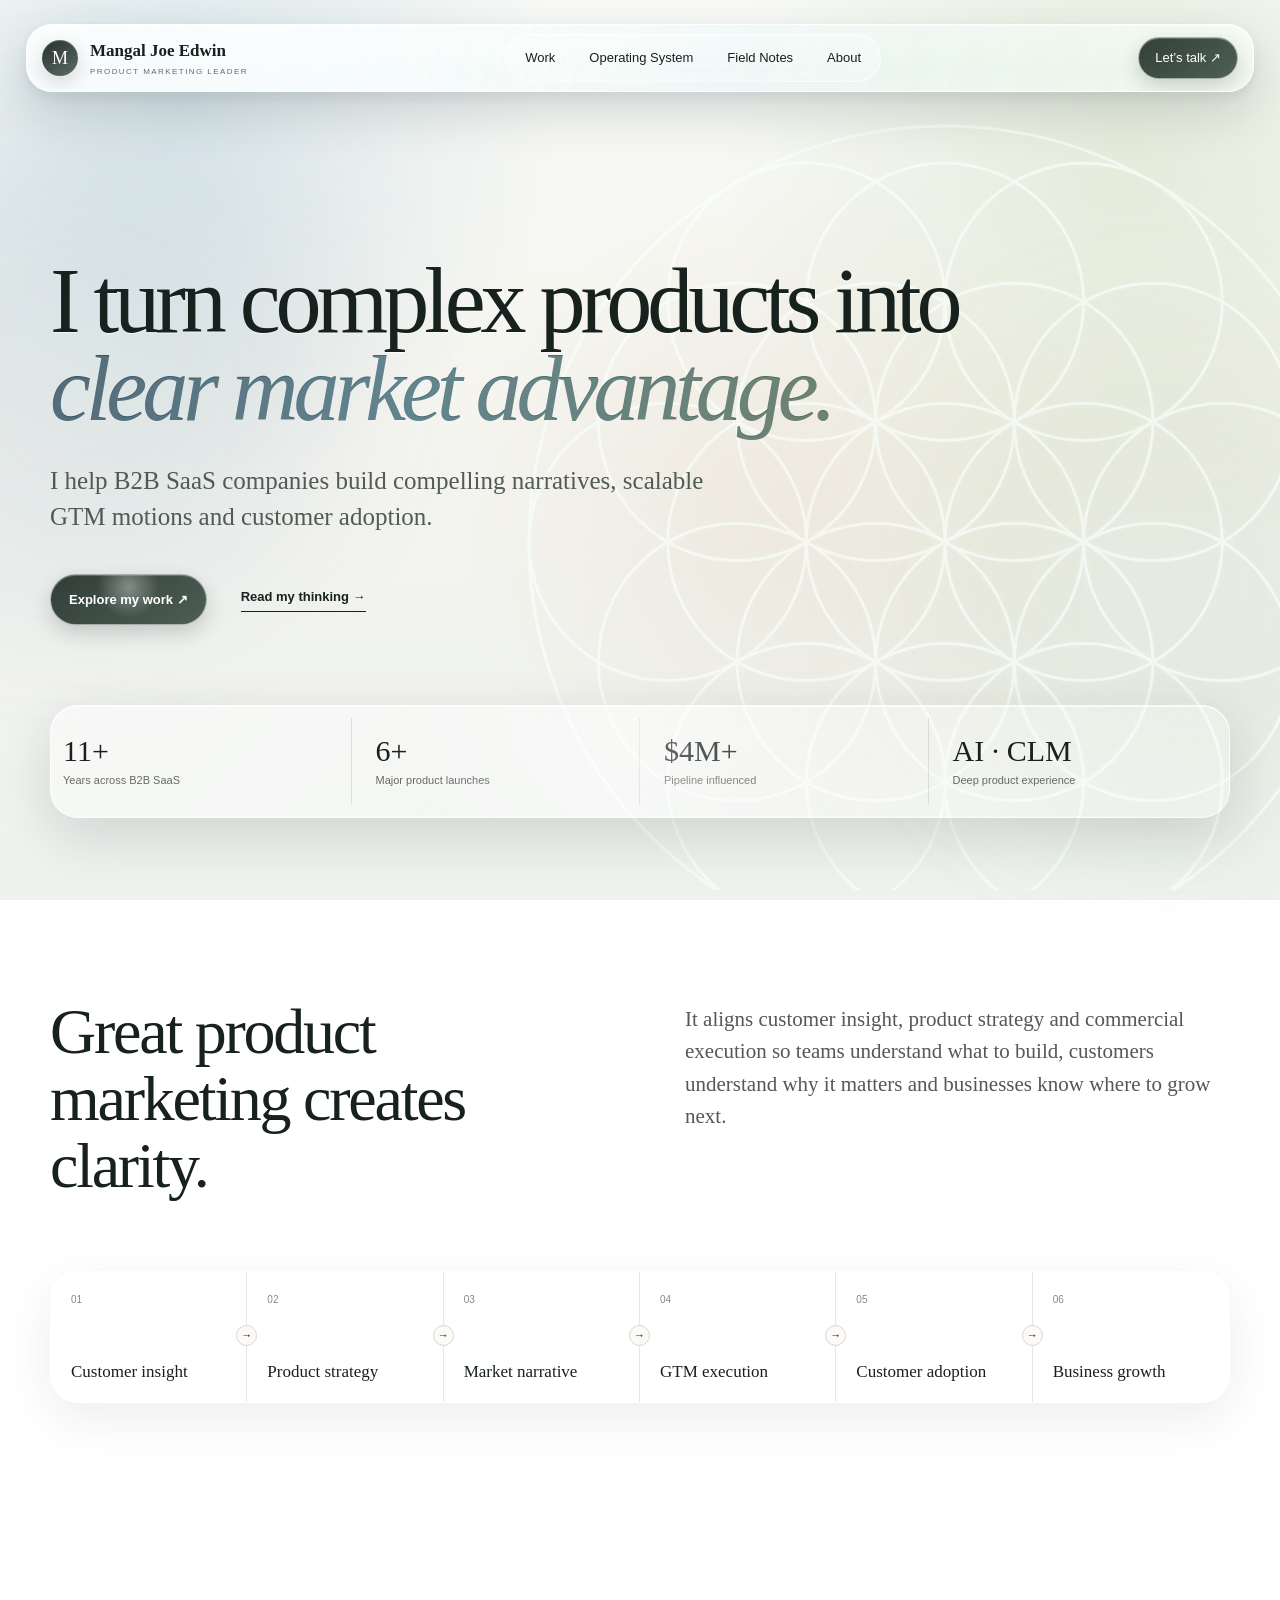
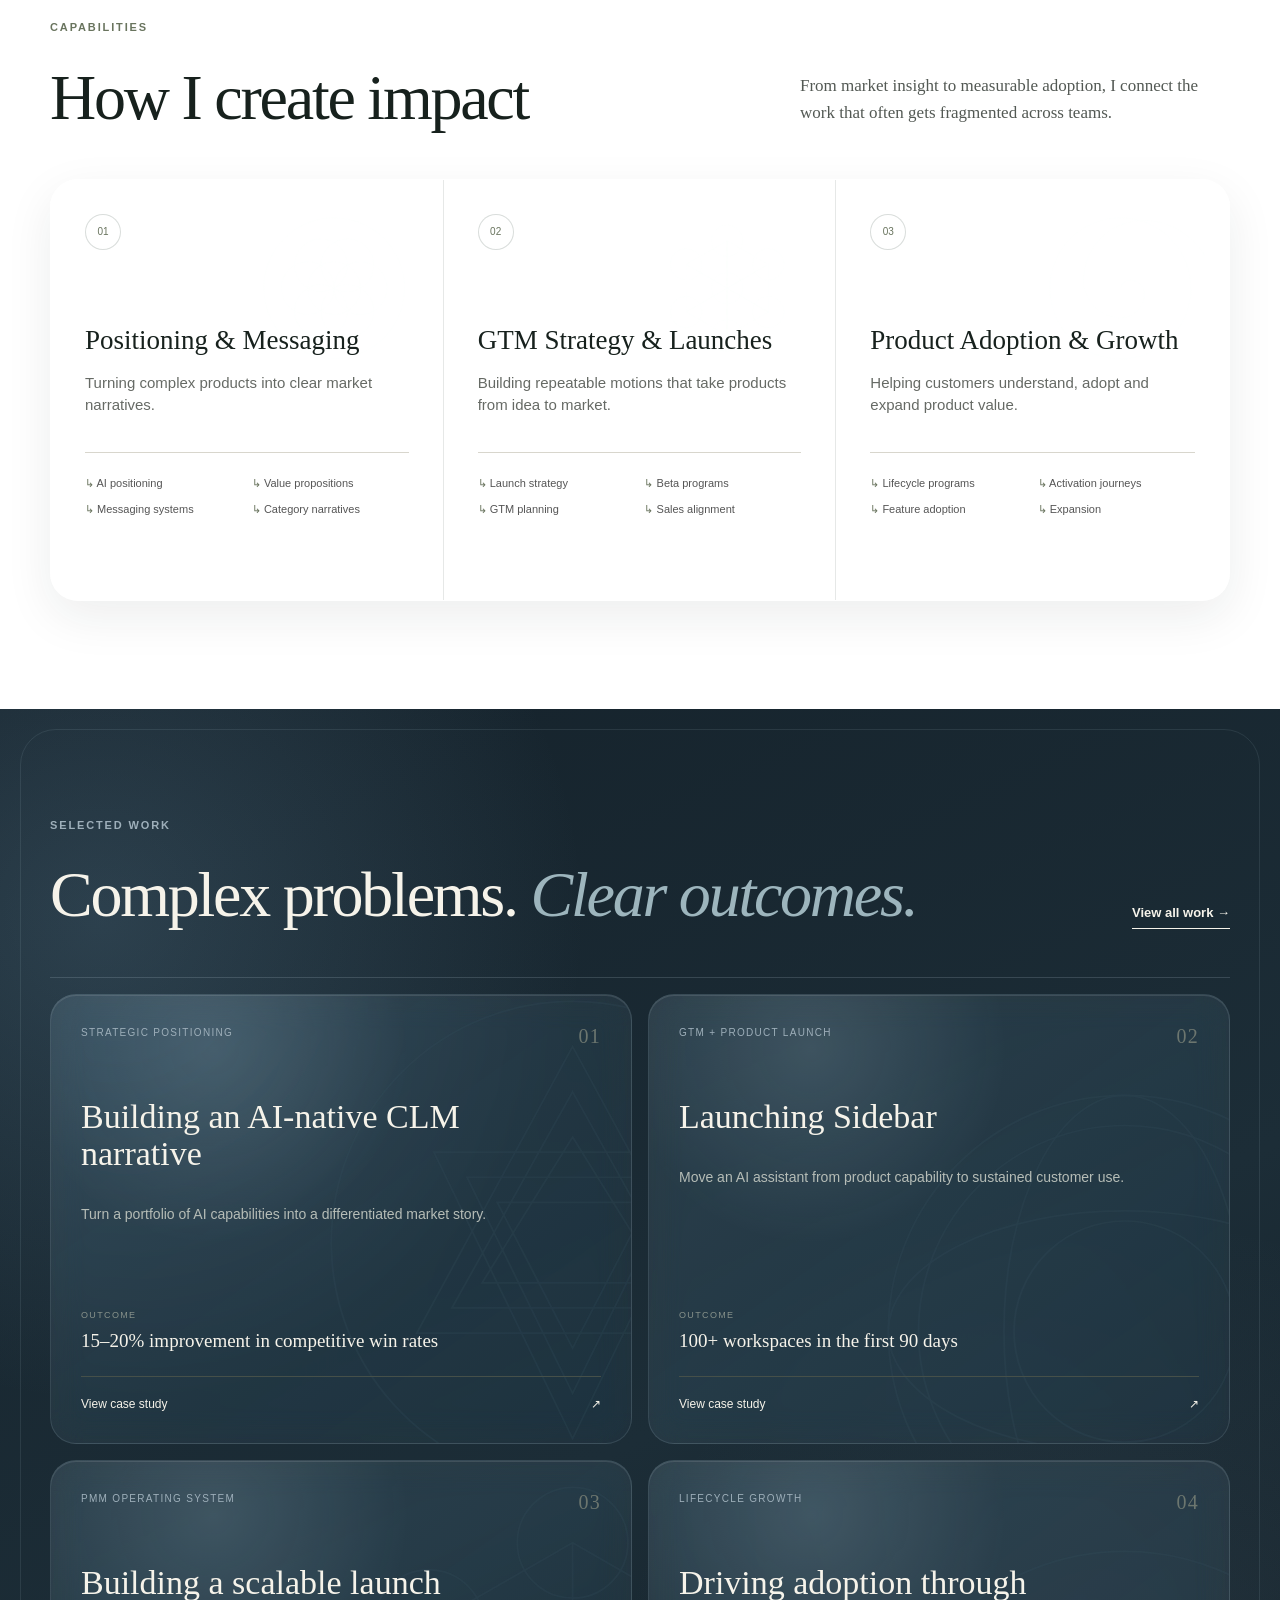
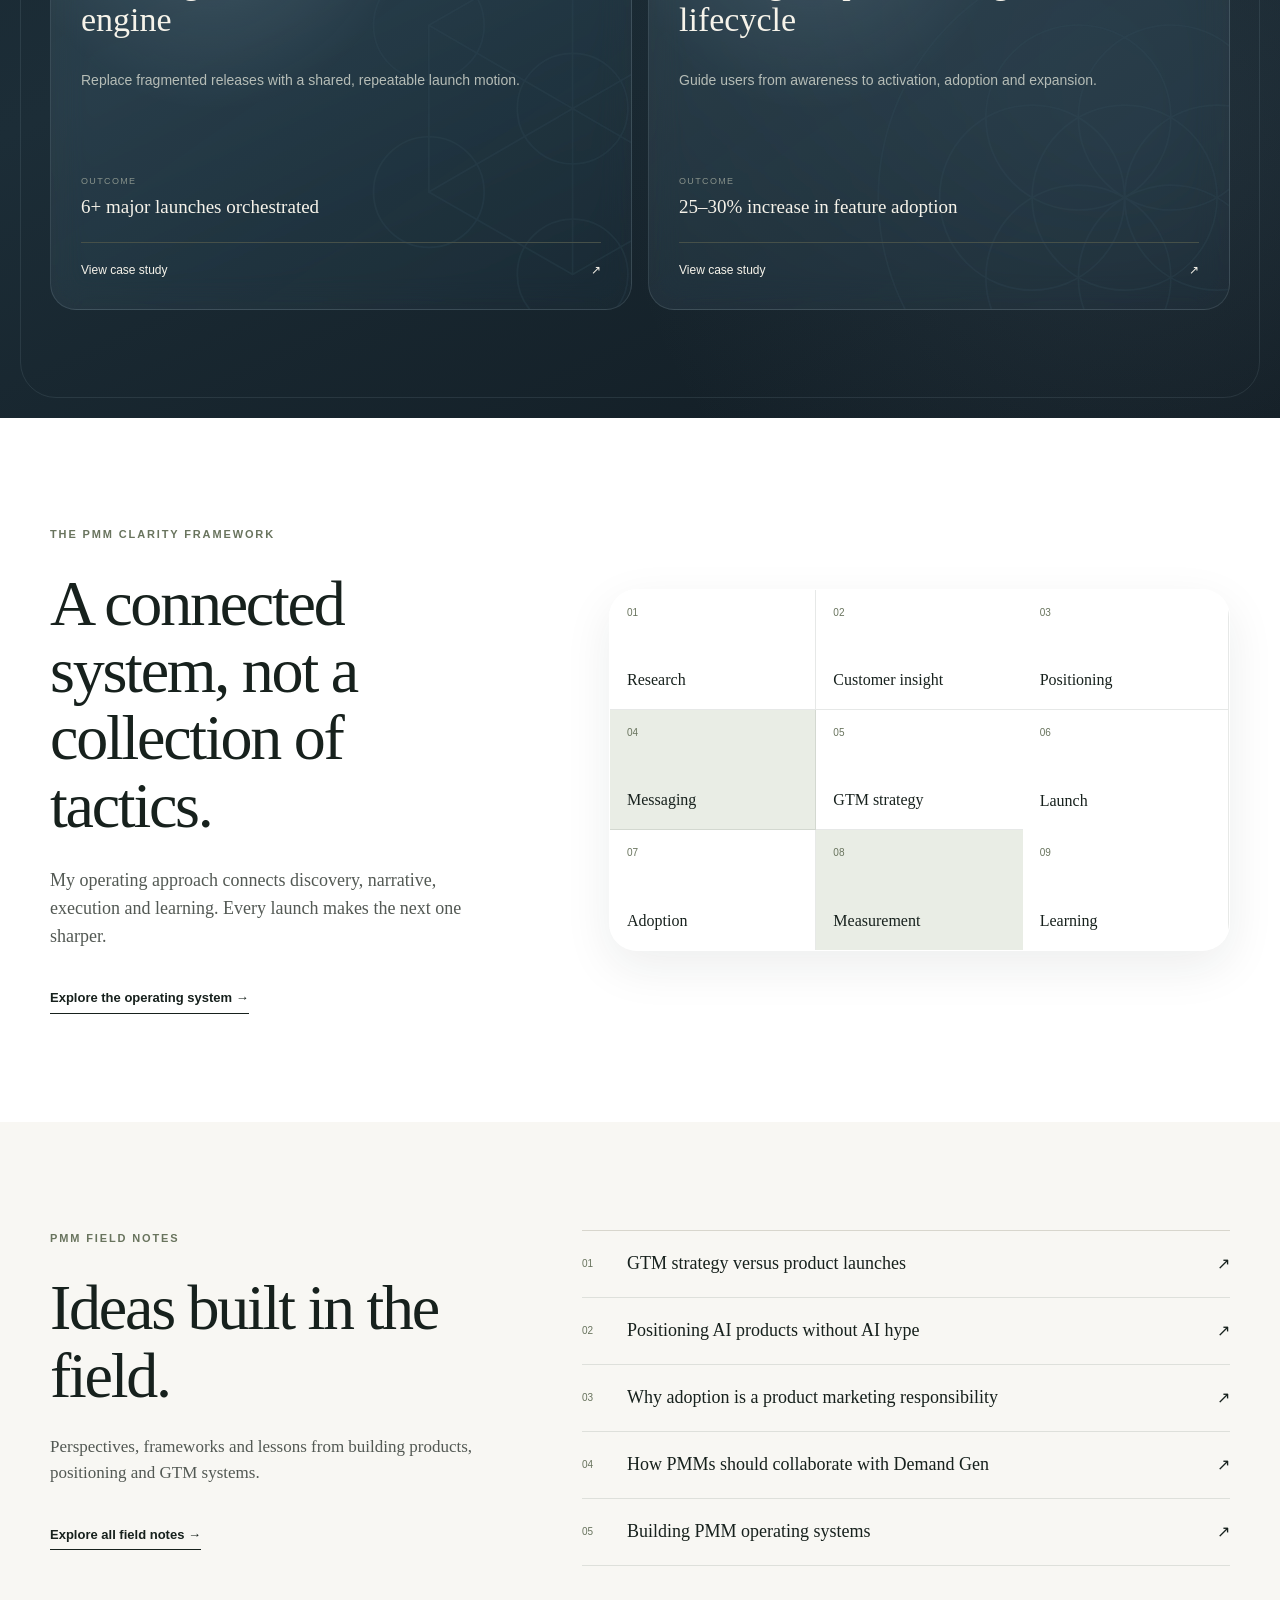
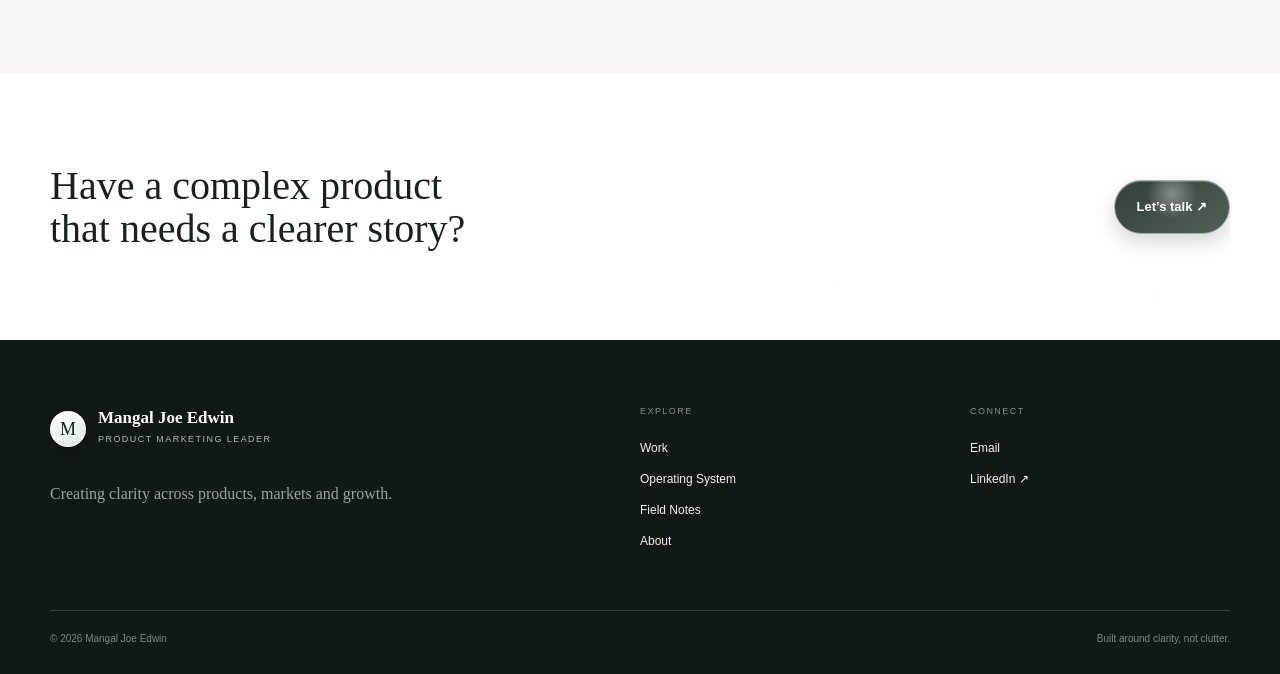
==== commit c0878d56: "Bust homepage geometry cache" ====
--- a/index.html
+++ b/index.html
@@ -1,7 +1,7 @@
-<!doctype html><html lang="en"><head><meta charset="utf-8"><meta name="viewport" content="width=device-width,initial-scale=1"><title>Mangal Joe Edwin | Product Marketing Leader</title><meta name="description" content="Product marketing leader for complex B2B SaaS and AI products."><link rel="icon" href="favicon.ico" sizes="any"><link rel="icon" type="image/png" sizes="32x32" href="favicon-32x32.png"><link rel="icon" type="image/png" sizes="16x16" href="favicon-16x16.png"><link rel="stylesheet" href="assets/css/styles.css"><link rel="stylesheet" href="assets/css/liquid-glass.css?v=20260903-3"><link rel="stylesheet" href="assets/css/liquid-glass-refraction.css?v=20260903-3"><link rel="stylesheet" href="assets/css/sacred-geometry.css?v=20260903-7"><script defer src="assets/js/components.js?v=20260903-5"></script><script defer src="assets/js/site.js"></script><script defer src="assets/js/liquid-glass.js?v=20260903-2"></script></head><body><div data-header></div><main>
+<!doctype html><html lang="en"><head><meta charset="utf-8"><meta name="viewport" content="width=device-width,initial-scale=1"><title>Mangal Joe Edwin | Product Marketing Leader</title><meta name="description" content="Product marketing leader for complex B2B SaaS and AI products."><link rel="icon" href="favicon.ico" sizes="any"><link rel="icon" type="image/png" sizes="32x32" href="favicon-32x32.png"><link rel="icon" type="image/png" sizes="16x16" href="favicon-16x16.png"><link rel="stylesheet" href="assets/css/styles.css"><link rel="stylesheet" href="assets/css/liquid-glass.css?v=20260903-3"><link rel="stylesheet" href="assets/css/liquid-glass-refraction.css?v=20260903-3"><link rel="stylesheet" href="assets/css/sacred-geometry.css?v=20260903-8"><script defer src="assets/js/components.js?v=20260903-6"></script><script defer src="assets/js/site.js"></script><script defer src="assets/js/liquid-glass.js?v=20260903-2"></script></head><body><div data-header></div><main>
 <section class="hero"><div class="hero-flower-wrap" aria-hidden="true"><svg class="hero-flower" viewBox="0 0 600 600"><g class="flower-rest"><circle cx="300" cy="300" r="80"/><circle cx="380" cy="300" r="80"/><circle cx="340" cy="369.282" r="80"/><circle cx="260" cy="369.282" r="80"/><circle cx="220" cy="300" r="80"/><circle cx="260" cy="230.718" r="80"/><circle cx="340" cy="230.718" r="80"/><circle cx="460" cy="300" r="80"/><circle cx="420" cy="369.282" r="80"/><circle cx="380" cy="438.564" r="80"/><circle cx="300" cy="438.564" r="80"/><circle cx="220" cy="438.564" r="80"/><circle cx="180" cy="369.282" r="80"/><circle cx="140" cy="300" r="80"/><circle cx="180" cy="230.718" r="80"/><circle cx="220" cy="161.436" r="80"/><circle cx="300" cy="161.436" r="80"/><circle cx="380" cy="161.436" r="80"/><circle cx="420" cy="230.718" r="80"/><circle cx="300" cy="300" r="240"/></g><g class="flower-lit"><circle cx="300" cy="300" r="80"/><circle cx="380" cy="300" r="80"/><circle cx="340" cy="369.282" r="80"/><circle cx="260" cy="369.282" r="80"/><circle cx="220" cy="300" r="80"/><circle cx="260" cy="230.718" r="80"/><circle cx="340" cy="230.718" r="80"/><circle cx="460" cy="300" r="80"/><circle cx="420" cy="369.282" r="80"/><circle cx="380" cy="438.564" r="80"/><circle cx="300" cy="438.564" r="80"/><circle cx="220" cy="438.564" r="80"/><circle cx="180" cy="369.282" r="80"/><circle cx="220" cy="161.436" r="80"/><circle cx="300" cy="161.436" r="80"/><circle cx="380" cy="161.436" r="80"/><circle cx="420" cy="230.718" r="80"/><circle cx="300" cy="300" r="240"/></g></svg></div><div class="wrap fade-up"><h1>I turn complex products into <em>clear market advantage.</em></h1><p class="hero-copy">I help B2B SaaS companies build compelling narratives, scalable GTM motions and customer adoption.</p><div class="hero-actions"><a class="button button-dark glass-surface" href="work.html">Explore my work ↗</a><a class="text-link" href="writing.html">Read my thinking →</a></div><div class="hero-proof glass-surface" aria-label="Experience summary"><div><strong>11+</strong><span>Years across B2B SaaS</span></div><div><strong>6+</strong><span>Major product launches</span></div><div><strong>$4M+</strong><span>Pipeline influenced</span></div><div><strong>AI · CLM</strong><span>Deep product experience</span></div></div></div></section>
 <section class="section belief"><div class="wrap"><div class="belief-grid"><h2>Great product marketing creates clarity.</h2><p>It aligns customer insight, product strategy and commercial execution so teams understand what to build, customers understand why it matters and businesses know where to grow next.</p></div><div class="clarity-flow" aria-label="Product marketing value chain"><div class="flow-step"><span>01</span><b>Customer insight</b><i>→</i></div><div class="flow-step"><span>02</span><b>Product strategy</b><i>→</i></div><div class="flow-step"><span>03</span><b>Market narrative</b><i>→</i></div><div class="flow-step"><span>04</span><b>GTM execution</b><i>→</i></div><div class="flow-step"><span>05</span><b>Customer adoption</b><i>→</i></div><div class="flow-step"><span>06</span><b>Business growth</b></div></div></div></section>
 <section class="section"><div class="wrap"><div class="section-head"><div><div class="section-kicker">CAPABILITIES</div><h2>How I create impact</h2></div><p>From market insight to measurable adoption, I connect the work that often gets fragmented across teams.</p></div><div class="capability-grid"><article class="capability-card"><span class="card-number">01</span><h3>Positioning &amp; Messaging</h3><p>Turning complex products into clear market narratives.</p><ul><li>AI positioning</li><li>Value propositions</li><li>Messaging systems</li><li>Category narratives</li></ul></article><article class="capability-card"><span class="card-number">02</span><h3>GTM Strategy &amp; Launches</h3><p>Building repeatable motions that take products from idea to market.</p><ul><li>Launch strategy</li><li>Beta programs</li><li>GTM planning</li><li>Sales alignment</li></ul></article><article class="capability-card"><span class="card-number">03</span><h3>Product Adoption &amp; Growth</h3><p>Helping customers understand, adopt and expand product value.</p><ul><li>Lifecycle programs</li><li>Activation journeys</li><li>Feature adoption</li><li>Expansion</li></ul></article></div></div></section>
 <section class="section work-section"><div class="wrap"><div class="section-head"><div><div class="section-kicker">SELECTED WORK</div><h2>Complex problems. <em>Clear outcomes.</em></h2></div><a class="text-link light" href="work.html">View all work →</a></div><div class="work-grid"><a class="work-card glass-surface" href="work.html#ai-narrative"><div class="work-card-top"><span>STRATEGIC POSITIONING</span><b>01</b></div><h3>Building an AI-native CLM narrative</h3><p>Turn a portfolio of AI capabilities into a differentiated market story.</p><div class="outcome"><small>OUTCOME</small><strong>15–20% improvement in competitive win rates</strong></div><div class="card-cta">View case study <span>↗</span></div></a><a class="work-card glass-surface" href="work.html#sidebar"><div class="work-card-top"><span>GTM + PRODUCT LAUNCH</span><b>02</b></div><h3>Launching Sidebar</h3><p>Move an AI assistant from product capability to sustained customer use.</p><div class="outcome"><small>OUTCOME</small><strong>100+ workspaces in the first 90 days</strong></div><div class="card-cta">View case study <span>↗</span></div></a><a class="work-card glass-surface" href="work.html#launch-engine"><div class="work-card-top"><span>PMM OPERATING SYSTEM</span><b>03</b></div><h3>Building a scalable launch engine</h3><p>Replace fragmented releases with a shared, repeatable launch motion.</p><div class="outcome"><small>OUTCOME</small><strong>6+ major launches orchestrated</strong></div><div class="card-cta">View case study <span>↗</span></div></a><a class="work-card glass-surface" href="work.html#lifecycle"><div class="work-card-top"><span>LIFECYCLE GROWTH</span><b>04</b></div><h3>Driving adoption through lifecycle</h3><p>Guide users from awareness to activation, adoption and expansion.</p><div class="outcome"><small>OUTCOME</small><strong>25–30% increase in feature adoption</strong></div><div class="card-cta">View case study <span>↗</span></div></a></div></div></section>
 <section class="section"><div class="wrap system-preview"><div class="system-copy"><div class="section-kicker">THE PMM CLARITY FRAMEWORK</div><h2>A connected system, not a collection of tactics.</h2><p>My operating approach connects discovery, narrative, execution and learning. Every launch makes the next one sharper.</p><a class="text-link" href="operating-system.html">Explore the operating system →</a></div><div class="system-map"><div class="system-node"><span>01</span>Research</div><div class="system-node"><span>02</span>Customer insight</div><div class="system-node"><span>03</span>Positioning</div><div class="system-node"><span>04</span>Messaging</div><div class="system-node"><span>05</span>GTM strategy</div><div class="system-node"><span>06</span>Launch</div><div class="system-node"><span>07</span>Adoption</div><div class="system-node"><span>08</span>Measurement</div><div class="system-node"><span>09</span>Learning</div></div></div></section>
-<section class="section notes-section"><div class="wrap notes-grid"><div><div class="section-kicker">PMM FIELD NOTES</div><h2>Ideas built in the field.</h2><p>Perspectives, frameworks and lessons from building products, positioning and GTM systems.</p><a class="text-link" href="writing.html">Explore all field notes →</a></div><div class="note-list"><a href="writing.html"><span>01</span><b>GTM strategy versus product launches</b><i>↗</i></a><a href="writing.html"><span>02</span><b>Positioning AI products without AI hype</b><i>↗</i></a><a href="writing.html"><span>03</span><b>Why adoption is a product marketing responsibility</b><i>↗</i></a><a href="writing.html"><span>04</span><b>How PMMs should collaborate with Demand Gen</b><i>↗</i></a><a href="writing.html"><span>05</span><b>Building PMM operating systems</b><i>↗</i></a></div></div></section><div class="wrap closing"><p>Have a complex product<br>that needs a clearer story?</p><a class="button button-dark glass-surface" href="contact.html">Let’s talk ↗</a></div></main><div data-footer></div></body></html>
+<section class="section notes-section"><div class="wrap notes-grid"><div><div class="section-kicker">PMM FIELD NOTES</div><h2>Ideas built in the field.</h2><p>Perspectives, frameworks and lessons from building products, positioning and GTM systems.</p><a class="text-link" href="writing.html">Explore all field notes →</a></div><div class="note-list"><a href="writing.html"><span>01</span><b>GTM strategy versus product launches</b><i>↗</i></a><a href="writing.html"><span>02</span><b>Positioning AI products without AI hype</b><i>↗</i></a><a href="writing.html"><span>03</span><b>Why adoption is a product marketing responsibility</b><i>↗</i></a><a href="writing.html"><span>04</span><b>How PMMs should collaborate with Demand Gen</b><i>↗</i></a><a href="writing.html"><span>05</span><b>Building PMM operating systems</b><i>↗</i></a></div></div></section><div class="wrap closing"><p>Have a complex product<br>that needs a clearer story?</p><a class="button button-dark glass-surface" href="contact.html">Let’s talk ↗</a></div></main><div data-footer></div></body></html>
--- a/assets/css/sacred-geometry.css
+++ b/assets/css/sacred-geometry.css
@@ -8,17 +8,21 @@
 .hero-flower-wrap{position:absolute;width:min(1040px,82vw);aspect-ratio:1;right:-185px;top:-70px;pointer-events:none;z-index:1;--flower-x:50%;--flower-y:50%}
 .hero-flower{width:100%;height:100%;overflow:visible;display:block}
 .hero-flower .flower-rest{fill:none;stroke:#f8fffb;stroke-width:1.65;opacity:.68;filter:drop-shadow(0 0 2px rgba(255,255,255,.34))}
-.hero-flower .flower-lit{fill:none;stroke-width:2.25;opacity:0;filter:drop-shadow(0 0 5px rgba(255,210,242,.16));-webkit-mask-image:radial-gradient(circle 115px at var(--flower-x) var(--flower-y),#000 0 18%,rgba(0,0,0,.9) 38%,rgba(0,0,0,.46) 62%,transparent 100%);mask-image:radial-gradient(circle 115px at var(--flower-x) var(--flower-y),#000 0 18%,rgba(0,0,0,.9) 38%,rgba(0,0,0,.46) 62%,transparent 100%);-webkit-mask-repeat:no-repeat;mask-repeat:no-repeat;transition:opacity .14s ease}
+.hero-flower .flower-lit{fill:none;stroke-width:2.25;opacity:0;filter:drop-shadow(0 0 5px rgba(121,205,183,.16));-webkit-mask-image:radial-gradient(circle 115px at var(--flower-x) var(--flower-y),#000 0 18%,rgba(0,0,0,.9) 38%,rgba(0,0,0,.46) 62%,transparent 100%);mask-image:radial-gradient(circle 115px at var(--flower-x) var(--flower-y),#000 0 18%,rgba(0,0,0,.9) 38%,rgba(0,0,0,.46) 62%,transparent 100%);-webkit-mask-repeat:no-repeat;mask-repeat:no-repeat;transition:opacity .14s ease}
 .hero.geometry-active .hero-flower .flower-lit{opacity:1}
 .hero .wrap{position:relative;z-index:2}
 
-/* Soft iridescent spectrum. The mask still limits this to the small pointer radius. */
-.hero-flower .flower-lit>*:nth-child(6n+1),.sacred-symbol .geo-lit svg>*:nth-child(6n+1){stroke:#f2a7c7}
-.hero-flower .flower-lit>*:nth-child(6n+2),.sacred-symbol .geo-lit svg>*:nth-child(6n+2){stroke:#efbf8f}
-.hero-flower .flower-lit>*:nth-child(6n+3),.sacred-symbol .geo-lit svg>*:nth-child(6n+3){stroke:#d8df8b}
-.hero-flower .flower-lit>*:nth-child(6n+4),.sacred-symbol .geo-lit svg>*:nth-child(6n+4){stroke:#89d4bd}
-.hero-flower .flower-lit>*:nth-child(6n+5),.sacred-symbol .geo-lit svg>*:nth-child(6n+5){stroke:#8fc9e7}
-.hero-flower .flower-lit>*:nth-child(6n),.sacred-symbol .geo-lit svg>*:nth-child(6n){stroke:#c5a8e8}
+/* Hero uses only two existing site hues: teal and muted blue. */
+.hero-flower .flower-lit>*:nth-child(odd){stroke:#79cdb7}
+.hero-flower .flower-lit>*:nth-child(even){stroke:#8fc9e7}
+
+/* Soft iridescent spectrum for the rest of the homepage. */
+.sacred-symbol .geo-lit svg>*:nth-child(6n+1){stroke:#f2a7c7}
+.sacred-symbol .geo-lit svg>*:nth-child(6n+2){stroke:#efbf8f}
+.sacred-symbol .geo-lit svg>*:nth-child(6n+3){stroke:#d8df8b}
+.sacred-symbol .geo-lit svg>*:nth-child(6n+4){stroke:#89d4bd}
+.sacred-symbol .geo-lit svg>*:nth-child(6n+5){stroke:#8fc9e7}
+.sacred-symbol .geo-lit svg>*:nth-child(6n){stroke:#c5a8e8}
 
 /* Shared homepage sacred geometry */
 .has-sacred-geometry{position:relative!important;isolation:isolate;overflow:hidden}
@@ -32,6 +36,11 @@
 .sacred-symbol .geo-lit svg{fill:none;stroke-width:2.2;filter:drop-shadow(0 0 5px rgba(255,255,255,.14))}
 .has-sacred-geometry.geometry-active>.sacred-symbol .geo-lit{opacity:1}
 
+/* No geometry in these homepage folds. */
+.clarity-flow>.sacred-symbol,
+.system-map>.sacred-symbol,
+.notes-section>.sacred-symbol{display:none!important}
+
 /* Capabilities: show the full symbol consistently inside each card. */
 .capability-card.has-sacred-geometry{--geo-size:44%;--geo-right:22px;--geo-top:22px}
 .capability-card:nth-child(2).has-sacred-geometry,.capability-card:nth-child(3).has-sacred-geometry{--geo-size:44%;--geo-right:22px;--geo-top:22px}
@@ -43,9 +52,9 @@
 .work-card .sacred-symbol .geo-rest svg{stroke:#36505e;opacity:.24;filter:none}
 .work-card .sacred-symbol .geo-lit svg{filter:drop-shadow(0 0 5px rgba(190,215,255,.10))}
 
-.system-map.has-sacred-geometry{--geo-size:118%;--geo-right:-36%;--geo-top:-12%}
-.notes-section.has-sacred-geometry{--geo-size:min(760px,62vw);--geo-right:-7%;--geo-top:1%}
-.closing.has-sacred-geometry{--geo-size:68%;--geo-right:-18%;--geo-top:-62%}
+/* Closing: small complete symbol, fully visible inside the CTA block. */
+.closing.has-sacred-geometry{--geo-size:34%;--geo-right:36px;--geo-top:18%}
+.closing .sacred-symbol .geo-rest svg{opacity:.54}
 
 @media(max-width:800px){
   .hero-flower-wrap{width:720px;right:-310px;top:-8px}
@@ -55,7 +64,7 @@
   .sacred-symbol .geo-rest svg{opacity:.46}
   .sacred-symbol .geo-lit{display:none}
   .capability-card.has-sacred-geometry,.capability-card:nth-child(2).has-sacred-geometry,.capability-card:nth-child(3).has-sacred-geometry{--geo-mobile-size:42%;--geo-right:18px;--geo-top:18px}
-  .notes-section.has-sacred-geometry{--geo-mobile-size:140%}
+  .closing.has-sacred-geometry{--geo-mobile-size:46%;--geo-right:18px;--geo-top:18px}
 }
 @media(hover:none){.hero-flower .flower-lit,.sacred-symbol .geo-lit{display:none}}
 @media(prefers-reduced-motion:reduce){.hero-flower .flower-lit,.sacred-symbol .geo-lit{transition:none}}
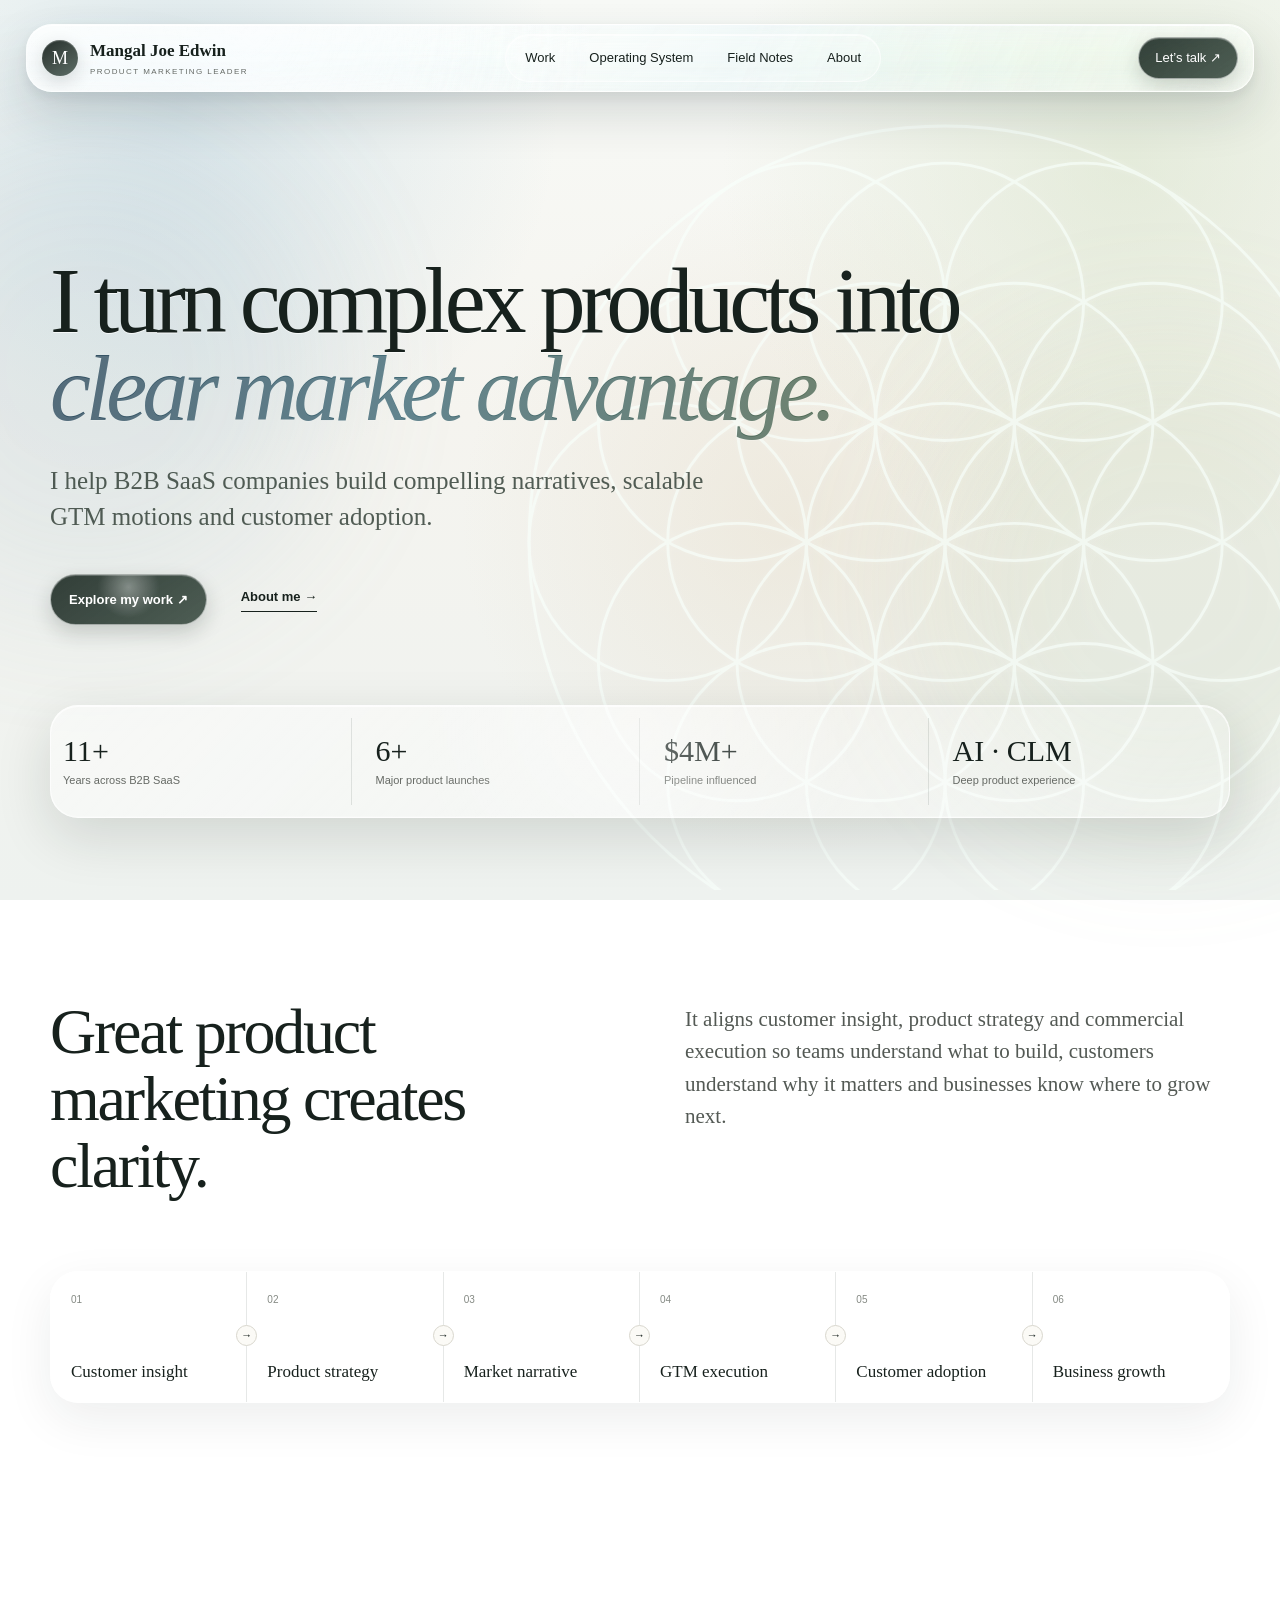
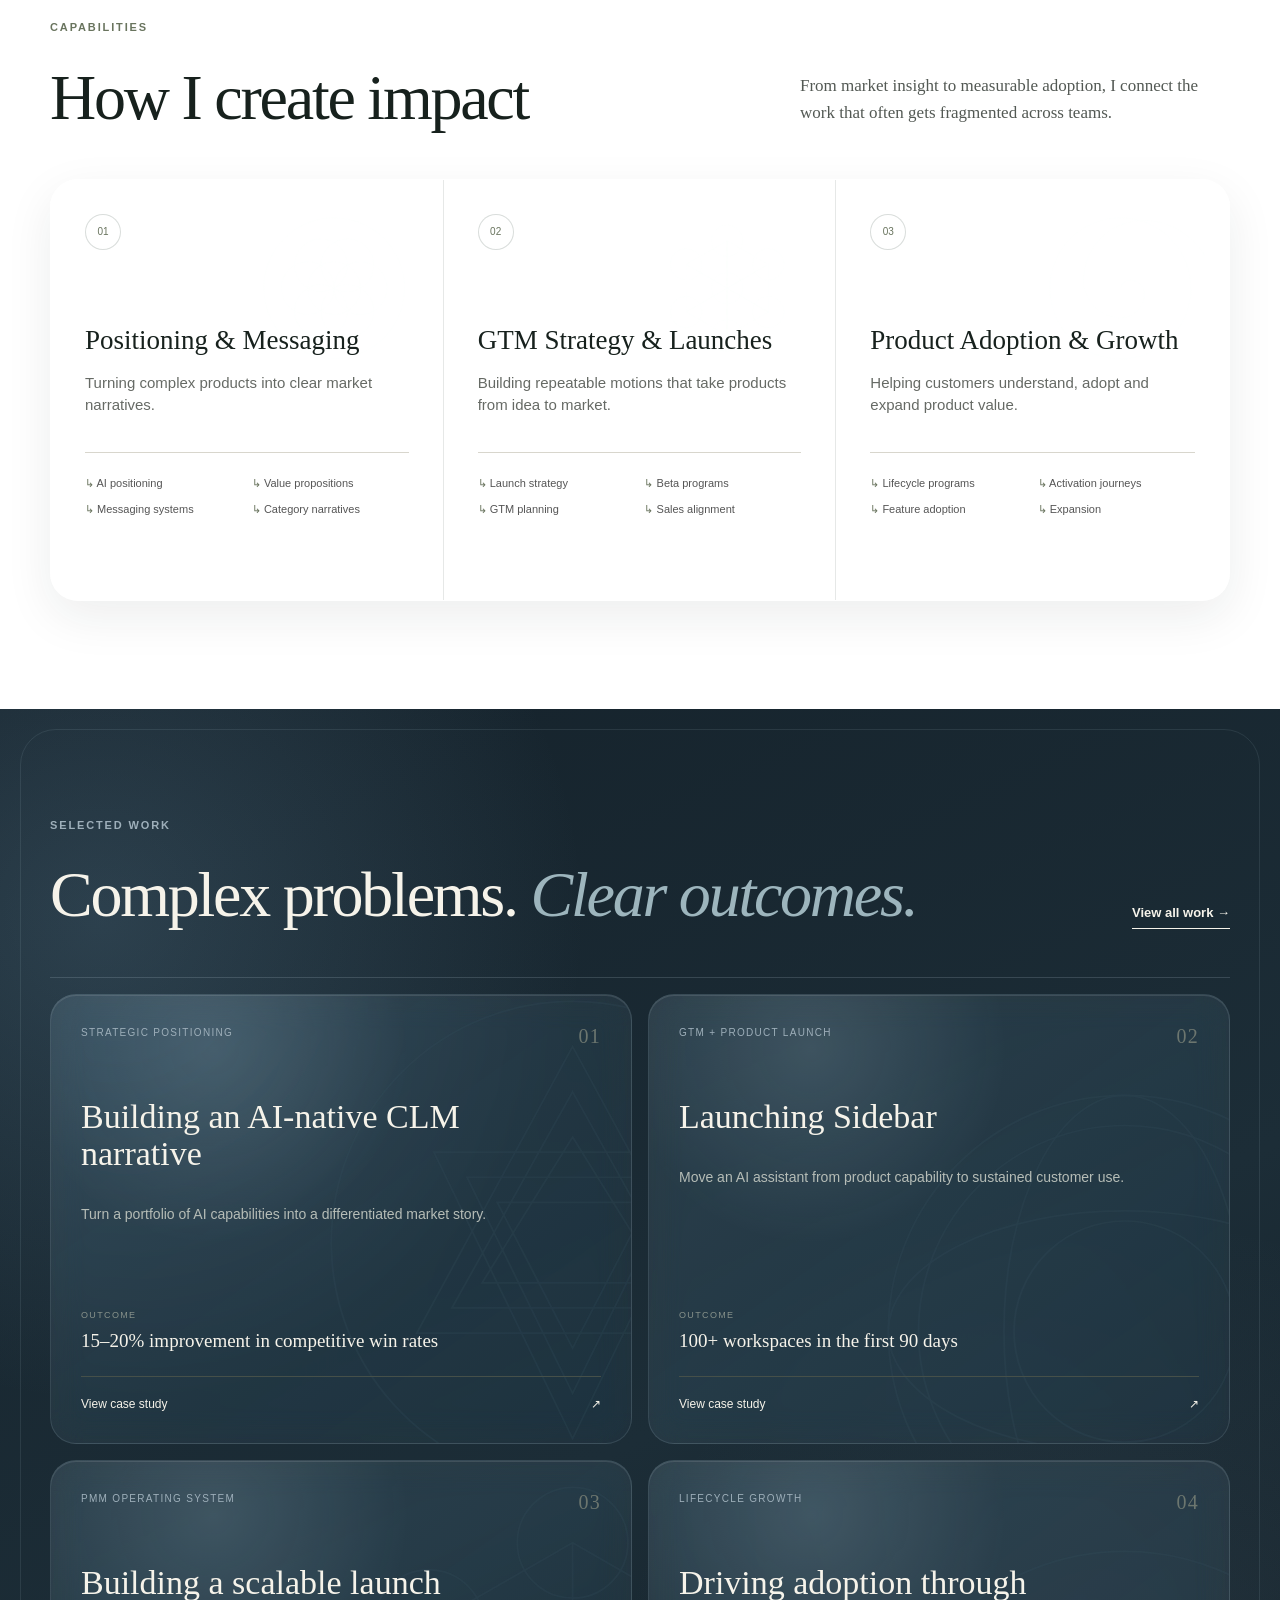
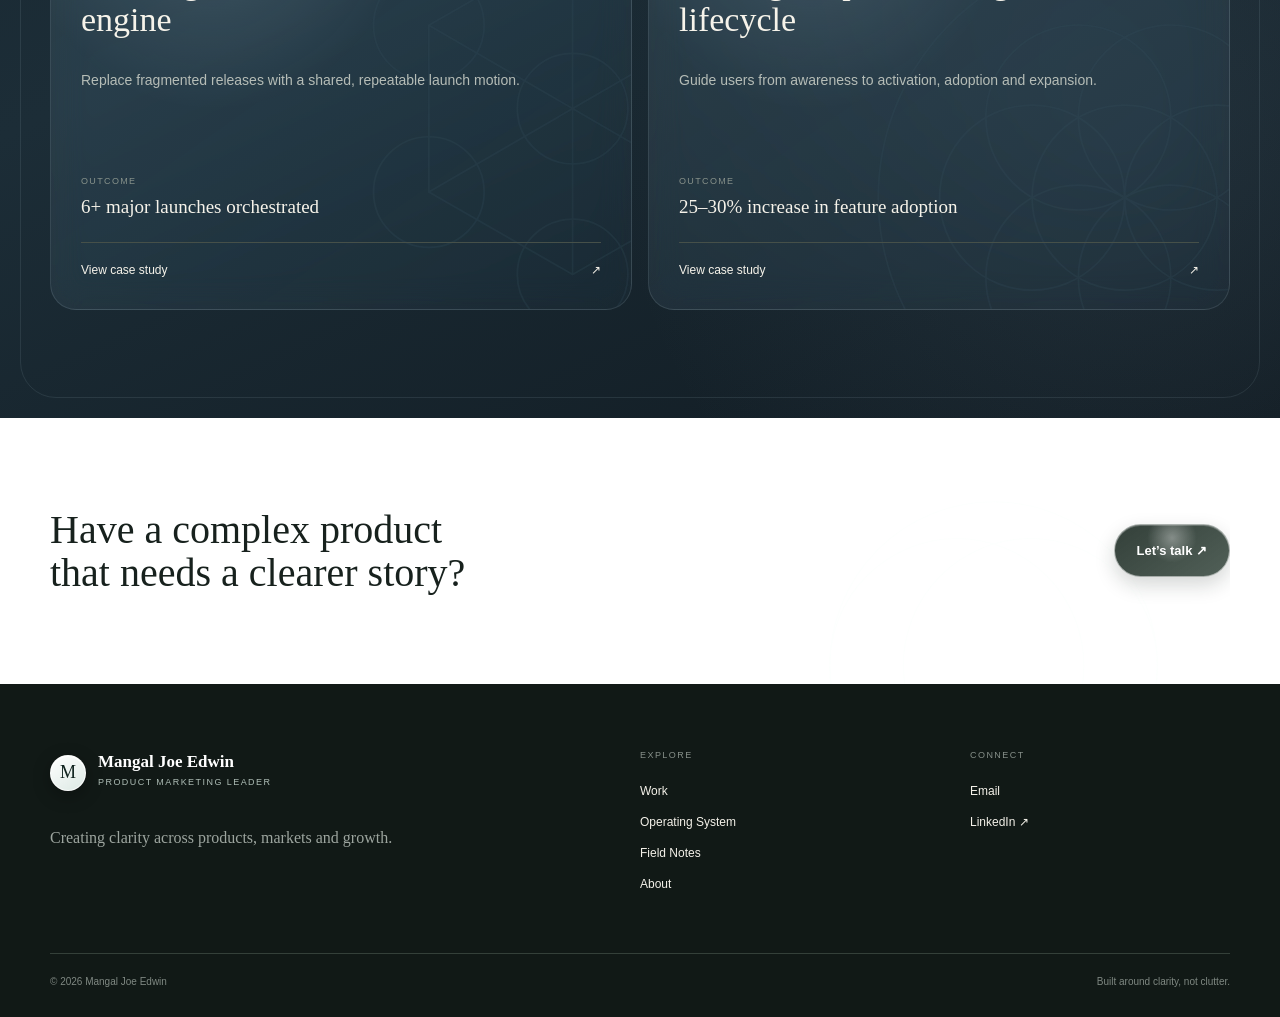
==== commit 8bd85128: "Simplify portfolio to Home Work About and prioritize selected deliverables" ====
--- a/index.html
+++ b/index.html
@@ -1,7 +1,6 @@
 <!doctype html><html lang="en"><head><meta charset="utf-8"><meta name="viewport" content="width=device-width,initial-scale=1"><title>Mangal Joe Edwin | Product Marketing Leader</title><meta name="description" content="Product marketing leader for complex B2B SaaS and AI products."><link rel="icon" href="favicon.ico" sizes="any"><link rel="icon" type="image/png" sizes="32x32" href="favicon-32x32.png"><link rel="icon" type="image/png" sizes="16x16" href="favicon-16x16.png"><link rel="stylesheet" href="assets/css/styles.css"><link rel="stylesheet" href="assets/css/liquid-glass.css?v=20260903-3"><link rel="stylesheet" href="assets/css/liquid-glass-refraction.css?v=20260903-3"><link rel="stylesheet" href="assets/css/sacred-geometry.css?v=20260903-8"><script defer src="assets/js/components.js?v=20260903-6"></script><script defer src="assets/js/site.js"></script><script defer src="assets/js/liquid-glass.js?v=20260903-2"></script></head><body><div data-header></div><main>
-<section class="hero"><div class="hero-flower-wrap" aria-hidden="true"><svg class="hero-flower" viewBox="0 0 600 600"><g class="flower-rest"><circle cx="300" cy="300" r="80"/><circle cx="380" cy="300" r="80"/><circle cx="340" cy="369.282" r="80"/><circle cx="260" cy="369.282" r="80"/><circle cx="220" cy="300" r="80"/><circle cx="260" cy="230.718" r="80"/><circle cx="340" cy="230.718" r="80"/><circle cx="460" cy="300" r="80"/><circle cx="420" cy="369.282" r="80"/><circle cx="380" cy="438.564" r="80"/><circle cx="300" cy="438.564" r="80"/><circle cx="220" cy="438.564" r="80"/><circle cx="180" cy="369.282" r="80"/><circle cx="140" cy="300" r="80"/><circle cx="180" cy="230.718" r="80"/><circle cx="220" cy="161.436" r="80"/><circle cx="300" cy="161.436" r="80"/><circle cx="380" cy="161.436" r="80"/><circle cx="420" cy="230.718" r="80"/><circle cx="300" cy="300" r="240"/></g><g class="flower-lit"><circle cx="300" cy="300" r="80"/><circle cx="380" cy="300" r="80"/><circle cx="340" cy="369.282" r="80"/><circle cx="260" cy="369.282" r="80"/><circle cx="220" cy="300" r="80"/><circle cx="260" cy="230.718" r="80"/><circle cx="340" cy="230.718" r="80"/><circle cx="460" cy="300" r="80"/><circle cx="420" cy="369.282" r="80"/><circle cx="380" cy="438.564" r="80"/><circle cx="300" cy="438.564" r="80"/><circle cx="220" cy="438.564" r="80"/><circle cx="180" cy="369.282" r="80"/><circle cx="220" cy="161.436" r="80"/><circle cx="300" cy="161.436" r="80"/><circle cx="380" cy="161.436" r="80"/><circle cx="420" cy="230.718" r="80"/><circle cx="300" cy="300" r="240"/></g></svg></div><div class="wrap fade-up"><h1>I turn complex products into <em>clear market advantage.</em></h1><p class="hero-copy">I help B2B SaaS companies build compelling narratives, scalable GTM motions and customer adoption.</p><div class="hero-actions"><a class="button button-dark glass-surface" href="work.html">Explore my work ↗</a><a class="text-link" href="writing.html">Read my thinking →</a></div><div class="hero-proof glass-surface" aria-label="Experience summary"><div><strong>11+</strong><span>Years across B2B SaaS</span></div><div><strong>6+</strong><span>Major product launches</span></div><div><strong>$4M+</strong><span>Pipeline influenced</span></div><div><strong>AI · CLM</strong><span>Deep product experience</span></div></div></div></section>
+<section class="hero"><div class="hero-flower-wrap" aria-hidden="true"><svg class="hero-flower" viewBox="0 0 600 600"><g class="flower-rest"><circle cx="300" cy="300" r="80"/><circle cx="380" cy="300" r="80"/><circle cx="340" cy="369.282" r="80"/><circle cx="260" cy="369.282" r="80"/><circle cx="220" cy="300" r="80"/><circle cx="260" cy="230.718" r="80"/><circle cx="340" cy="230.718" r="80"/><circle cx="460" cy="300" r="80"/><circle cx="420" cy="369.282" r="80"/><circle cx="380" cy="438.564" r="80"/><circle cx="300" cy="438.564" r="80"/><circle cx="220" cy="438.564" r="80"/><circle cx="180" cy="369.282" r="80"/><circle cx="140" cy="300" r="80"/><circle cx="180" cy="230.718" r="80"/><circle cx="220" cy="161.436" r="80"/><circle cx="300" cy="161.436" r="80"/><circle cx="380" cy="161.436" r="80"/><circle cx="420" cy="230.718" r="80"/><circle cx="300" cy="300" r="240"/></g><g class="flower-lit"><circle cx="300" cy="300" r="80"/><circle cx="380" cy="300" r="80"/><circle cx="340" cy="369.282" r="80"/><circle cx="260" cy="369.282" r="80"/><circle cx="220" cy="300" r="80"/><circle cx="260" cy="230.718" r="80"/><circle cx="340" cy="230.718" r="80"/><circle cx="460" cy="300" r="80"/><circle cx="420" cy="369.282" r="80"/><circle cx="380" cy="438.564" r="80"/><circle cx="300" cy="438.564" r="80"/><circle cx="220" cy="438.564" r="80"/><circle cx="180" cy="369.282" r="80"/><circle cx="220" cy="161.436" r="80"/><circle cx="300" cy="161.436" r="80"/><circle cx="380" cy="161.436" r="80"/><circle cx="420" cy="230.718" r="80"/><circle cx="300" cy="300" r="240"/></g></svg></div><div class="wrap fade-up"><h1>I turn complex products into <em>clear market advantage.</em></h1><p class="hero-copy">I help B2B SaaS companies build compelling narratives, scalable GTM motions and customer adoption.</p><div class="hero-actions"><a class="button button-dark glass-surface" href="work.html">Explore my work ↗</a><a class="text-link" href="about.html">About me →</a></div><div class="hero-proof glass-surface" aria-label="Experience summary"><div><strong>11+</strong><span>Years across B2B SaaS</span></div><div><strong>6+</strong><span>Major product launches</span></div><div><strong>$4M+</strong><span>Pipeline influenced</span></div><div><strong>AI · CLM</strong><span>Deep product experience</span></div></div></div></section>
 <section class="section belief"><div class="wrap"><div class="belief-grid"><h2>Great product marketing creates clarity.</h2><p>It aligns customer insight, product strategy and commercial execution so teams understand what to build, customers understand why it matters and businesses know where to grow next.</p></div><div class="clarity-flow" aria-label="Product marketing value chain"><div class="flow-step"><span>01</span><b>Customer insight</b><i>→</i></div><div class="flow-step"><span>02</span><b>Product strategy</b><i>→</i></div><div class="flow-step"><span>03</span><b>Market narrative</b><i>→</i></div><div class="flow-step"><span>04</span><b>GTM execution</b><i>→</i></div><div class="flow-step"><span>05</span><b>Customer adoption</b><i>→</i></div><div class="flow-step"><span>06</span><b>Business growth</b></div></div></div></section>
 <section class="section"><div class="wrap"><div class="section-head"><div><div class="section-kicker">CAPABILITIES</div><h2>How I create impact</h2></div><p>From market insight to measurable adoption, I connect the work that often gets fragmented across teams.</p></div><div class="capability-grid"><article class="capability-card"><span class="card-number">01</span><h3>Positioning &amp; Messaging</h3><p>Turning complex products into clear market narratives.</p><ul><li>AI positioning</li><li>Value propositions</li><li>Messaging systems</li><li>Category narratives</li></ul></article><article class="capability-card"><span class="card-number">02</span><h3>GTM Strategy &amp; Launches</h3><p>Building repeatable motions that take products from idea to market.</p><ul><li>Launch strategy</li><li>Beta programs</li><li>GTM planning</li><li>Sales alignment</li></ul></article><article class="capability-card"><span class="card-number">03</span><h3>Product Adoption &amp; Growth</h3><p>Helping customers understand, adopt and expand product value.</p><ul><li>Lifecycle programs</li><li>Activation journeys</li><li>Feature adoption</li><li>Expansion</li></ul></article></div></div></section>
 <section class="section work-section"><div class="wrap"><div class="section-head"><div><div class="section-kicker">SELECTED WORK</div><h2>Complex problems. <em>Clear outcomes.</em></h2></div><a class="text-link light" href="work.html">View all work →</a></div><div class="work-grid"><a class="work-card glass-surface" href="work.html#ai-narrative"><div class="work-card-top"><span>STRATEGIC POSITIONING</span><b>01</b></div><h3>Building an AI-native CLM narrative</h3><p>Turn a portfolio of AI capabilities into a differentiated market story.</p><div class="outcome"><small>OUTCOME</small><strong>15–20% improvement in competitive win rates</strong></div><div class="card-cta">View case study <span>↗</span></div></a><a class="work-card glass-surface" href="work.html#sidebar"><div class="work-card-top"><span>GTM + PRODUCT LAUNCH</span><b>02</b></div><h3>Launching Sidebar</h3><p>Move an AI assistant from product capability to sustained customer use.</p><div class="outcome"><small>OUTCOME</small><strong>100+ workspaces in the first 90 days</strong></div><div class="card-cta">View case study <span>↗</span></div></a><a class="work-card glass-surface" href="work.html#launch-engine"><div class="work-card-top"><span>PMM OPERATING SYSTEM</span><b>03</b></div><h3>Building a scalable launch engine</h3><p>Replace fragmented releases with a shared, repeatable launch motion.</p><div class="outcome"><small>OUTCOME</small><strong>6+ major launches orchestrated</strong></div><div class="card-cta">View case study <span>↗</span></div></a><a class="work-card glass-surface" href="work.html#lifecycle"><div class="work-card-top"><span>LIFECYCLE GROWTH</span><b>04</b></div><h3>Driving adoption through lifecycle</h3><p>Guide users from awareness to activation, adoption and expansion.</p><div class="outcome"><small>OUTCOME</small><strong>25–30% increase in feature adoption</strong></div><div class="card-cta">View case study <span>↗</span></div></a></div></div></section>
-<section class="section"><div class="wrap system-preview"><div class="system-copy"><div class="section-kicker">THE PMM CLARITY FRAMEWORK</div><h2>A connected system, not a collection of tactics.</h2><p>My operating approach connects discovery, narrative, execution and learning. Every launch makes the next one sharper.</p><a class="text-link" href="operating-system.html">Explore the operating system →</a></div><div class="system-map"><div class="system-node"><span>01</span>Research</div><div class="system-node"><span>02</span>Customer insight</div><div class="system-node"><span>03</span>Positioning</div><div class="system-node"><span>04</span>Messaging</div><div class="system-node"><span>05</span>GTM strategy</div><div class="system-node"><span>06</span>Launch</div><div class="system-node"><span>07</span>Adoption</div><div class="system-node"><span>08</span>Measurement</div><div class="system-node"><span>09</span>Learning</div></div></div></section>
-<section class="section notes-section"><div class="wrap notes-grid"><div><div class="section-kicker">PMM FIELD NOTES</div><h2>Ideas built in the field.</h2><p>Perspectives, frameworks and lessons from building products, positioning and GTM systems.</p><a class="text-link" href="writing.html">Explore all field notes →</a></div><div class="note-list"><a href="writing.html"><span>01</span><b>GTM strategy versus product launches</b><i>↗</i></a><a href="writing.html"><span>02</span><b>Positioning AI products without AI hype</b><i>↗</i></a><a href="writing.html"><span>03</span><b>Why adoption is a product marketing responsibility</b><i>↗</i></a><a href="writing.html"><span>04</span><b>How PMMs should collaborate with Demand Gen</b><i>↗</i></a><a href="writing.html"><span>05</span><b>Building PMM operating systems</b><i>↗</i></a></div></div></section><div class="wrap closing"><p>Have a complex product<br>that needs a clearer story?</p><a class="button button-dark glass-surface" href="contact.html">Let’s talk ↗</a></div></main><div data-footer></div></body></html>+<div class="wrap closing"><p>Have a complex product<br>that needs a clearer story?</p><a class="button button-dark glass-surface" href="mailto:mangal.joe.edwin@gmail.com">Let’s talk ↗</a></div></main><div data-footer></div></body></html>
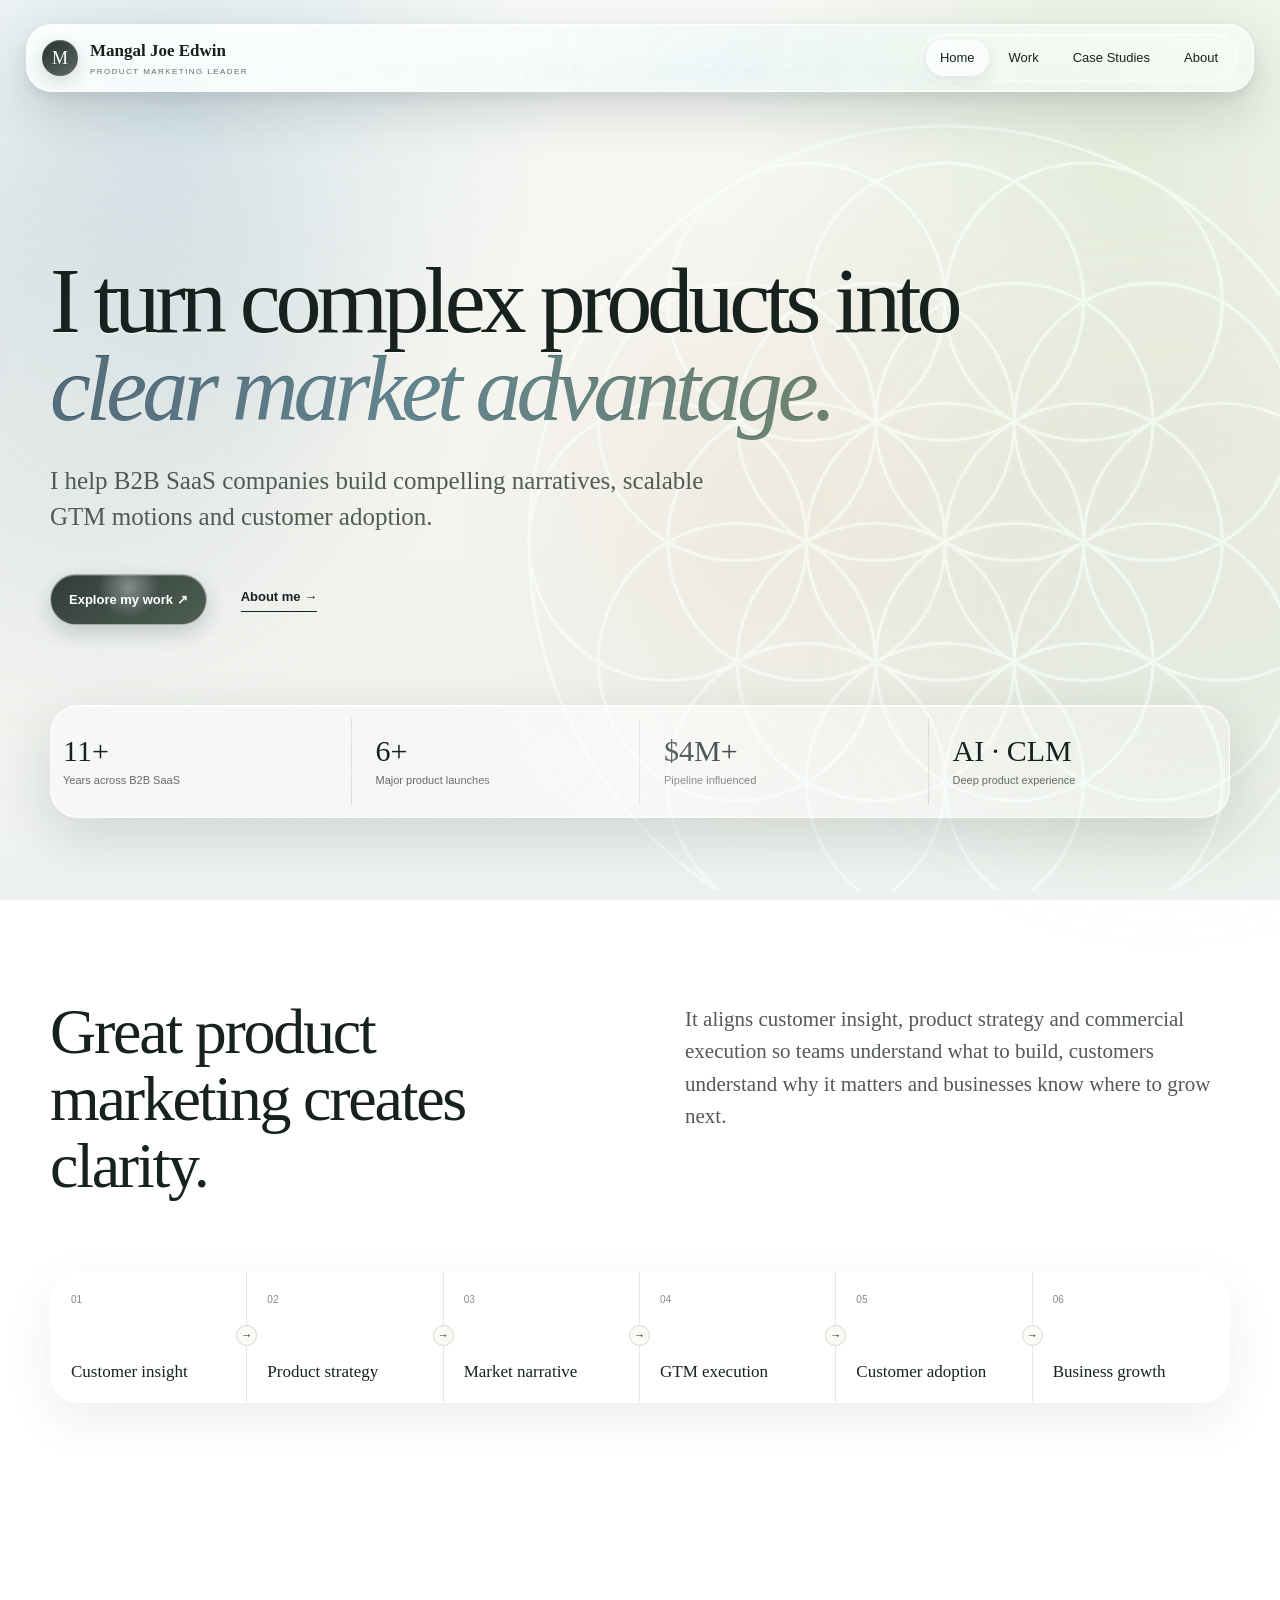
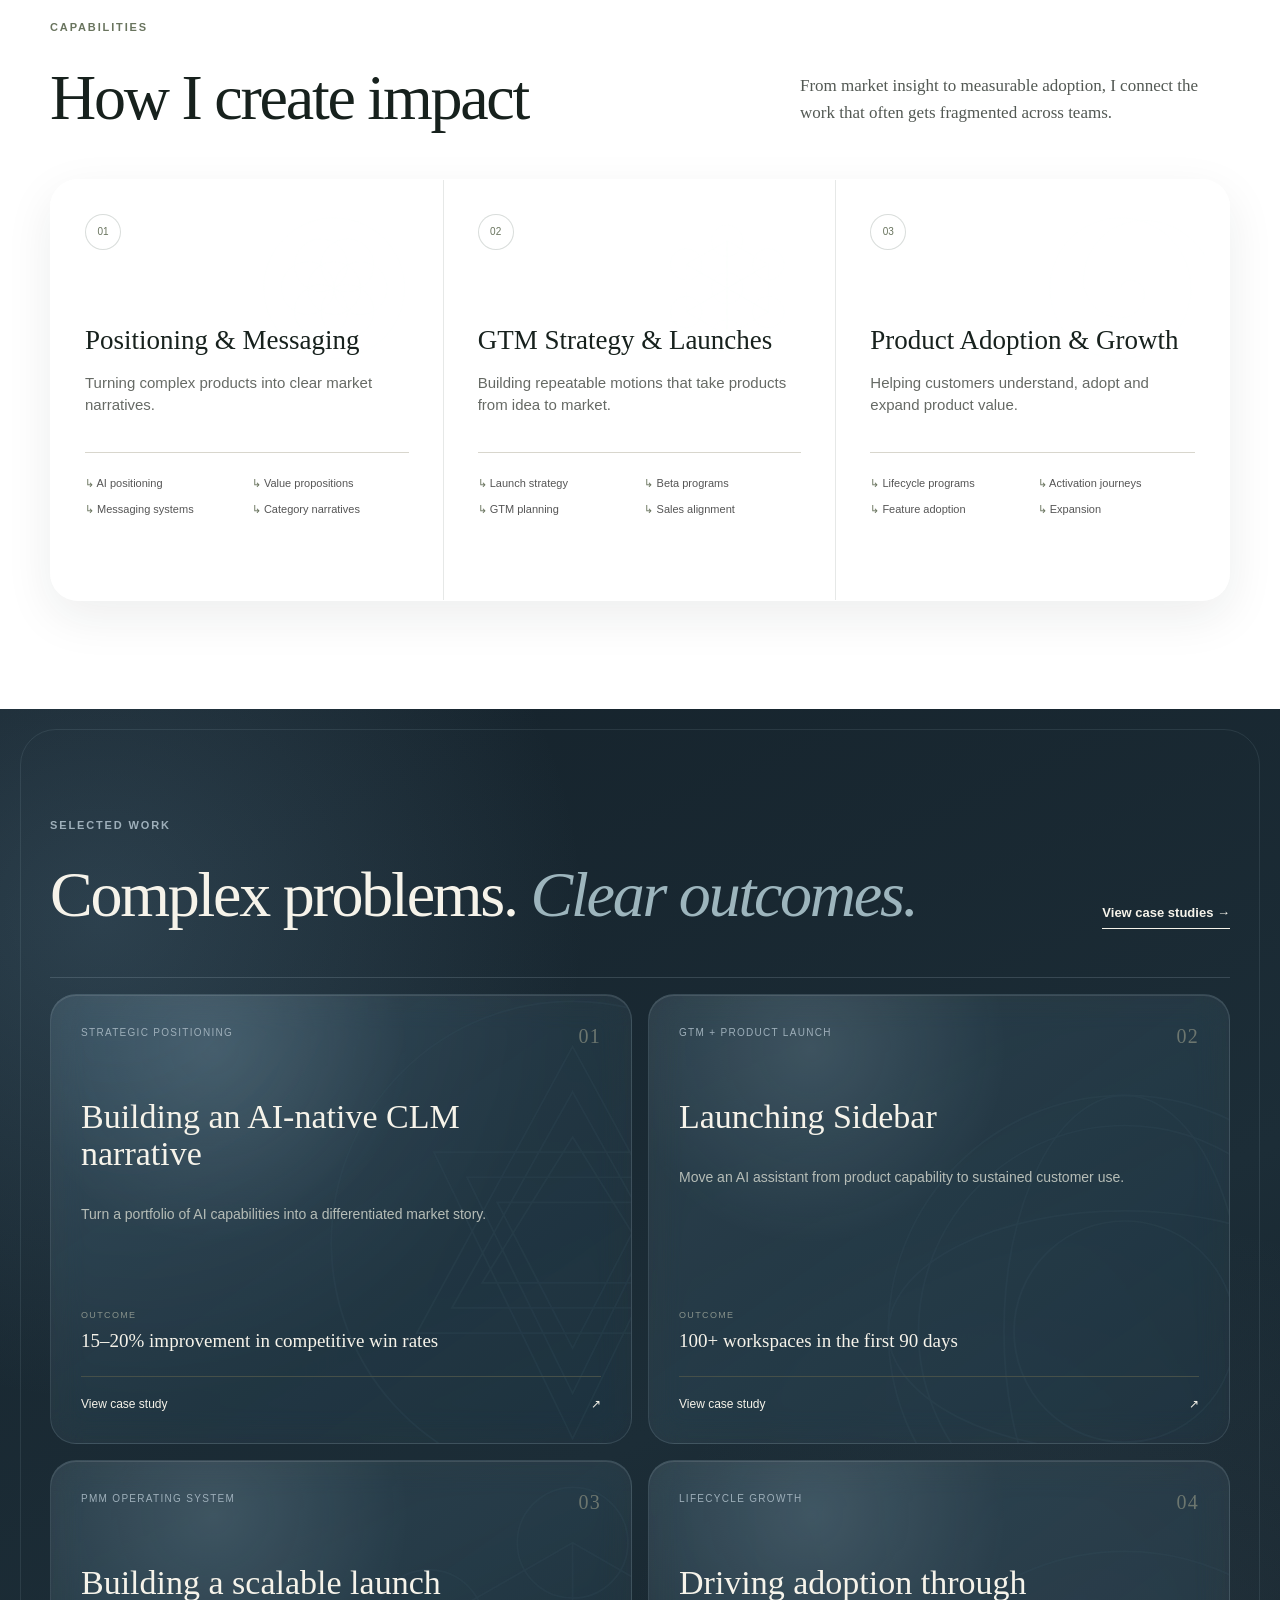
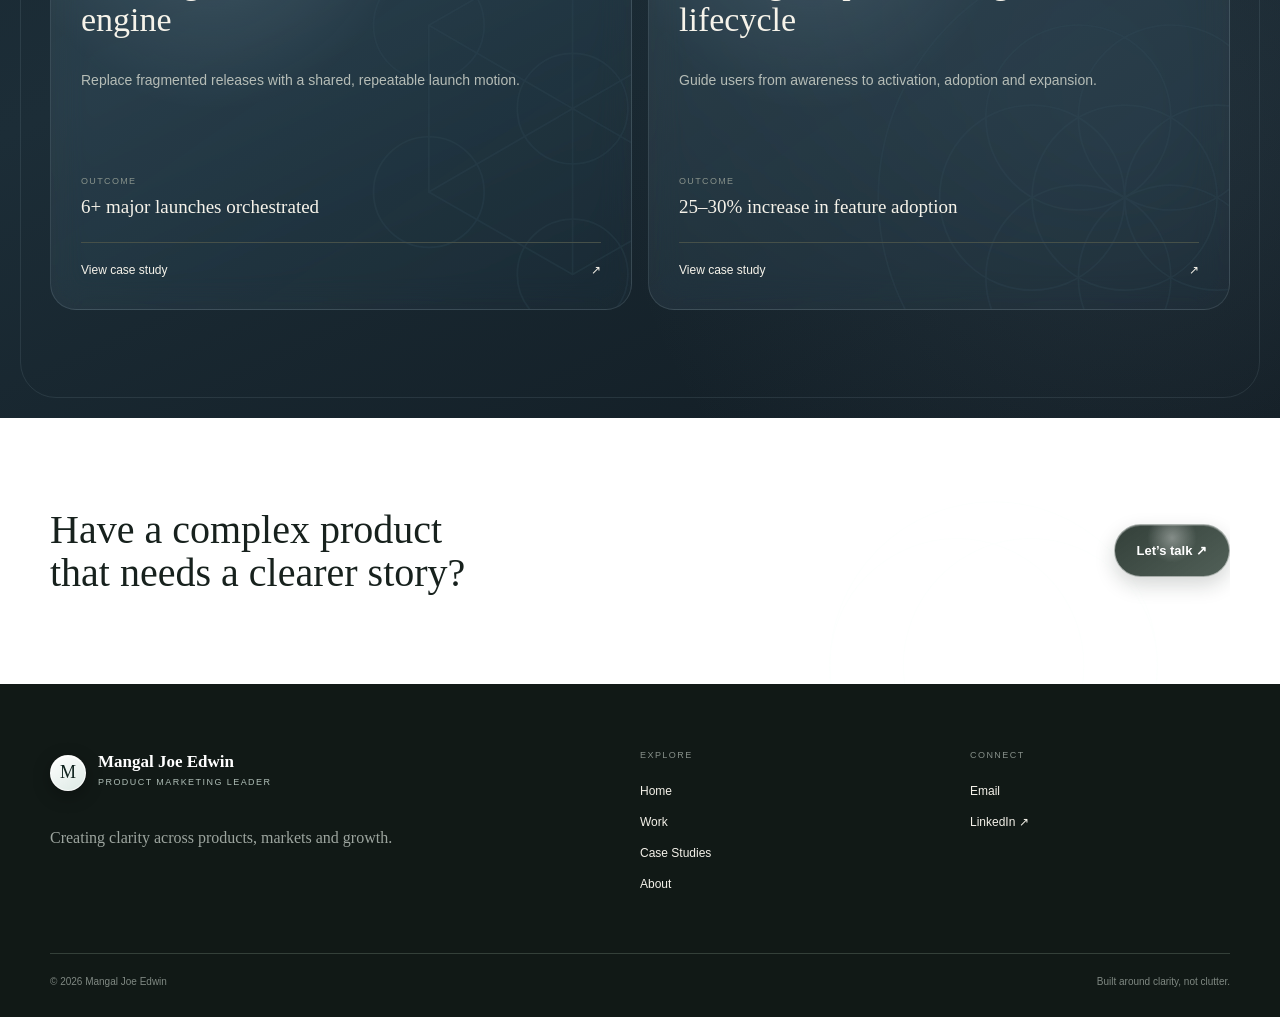
==== commit 4b76b165: "Move detailed work into case studies page" ====
--- a/index.html
+++ b/index.html
@@ -1,6 +1,6 @@
-<!doctype html><html lang="en"><head><meta charset="utf-8"><meta name="viewport" content="width=device-width,initial-scale=1"><title>Mangal Joe Edwin | Product Marketing Leader</title><meta name="description" content="Product marketing leader for complex B2B SaaS and AI products."><link rel="icon" href="favicon.ico" sizes="any"><link rel="icon" type="image/png" sizes="32x32" href="favicon-32x32.png"><link rel="icon" type="image/png" sizes="16x16" href="favicon-16x16.png"><link rel="stylesheet" href="assets/css/styles.css"><link rel="stylesheet" href="assets/css/liquid-glass.css?v=20260903-3"><link rel="stylesheet" href="assets/css/liquid-glass-refraction.css?v=20260903-3"><link rel="stylesheet" href="assets/css/sacred-geometry.css?v=20260903-8"><script defer src="assets/js/components.js?v=20260903-6"></script><script defer src="assets/js/site.js"></script><script defer src="assets/js/liquid-glass.js?v=20260903-2"></script></head><body><div data-header></div><main>
+<!doctype html><html lang="en"><head><meta charset="utf-8"><meta name="viewport" content="width=device-width,initial-scale=1"><title>Mangal Joe Edwin | Product Marketing Leader</title><meta name="description" content="Product marketing leader for complex B2B SaaS and AI products."><link rel="icon" href="favicon.ico" sizes="any"><link rel="icon" type="image/png" sizes="32x32" href="favicon-32x32.png"><link rel="icon" type="image/png" sizes="16x16" href="favicon-16x16.png"><link rel="stylesheet" href="assets/css/styles.css"><link rel="stylesheet" href="assets/css/liquid-glass.css?v=20260903-3"><link rel="stylesheet" href="assets/css/liquid-glass-refraction.css?v=20260903-3"><link rel="stylesheet" href="assets/css/sacred-geometry.css?v=20260903-8"><script defer src="assets/js/components.js?v=20261119-1"></script><script defer src="assets/js/site.js"></script><script defer src="assets/js/liquid-glass.js?v=20260903-2"></script></head><body><div data-header></div><main>
 <section class="hero"><div class="hero-flower-wrap" aria-hidden="true"><svg class="hero-flower" viewBox="0 0 600 600"><g class="flower-rest"><circle cx="300" cy="300" r="80"/><circle cx="380" cy="300" r="80"/><circle cx="340" cy="369.282" r="80"/><circle cx="260" cy="369.282" r="80"/><circle cx="220" cy="300" r="80"/><circle cx="260" cy="230.718" r="80"/><circle cx="340" cy="230.718" r="80"/><circle cx="460" cy="300" r="80"/><circle cx="420" cy="369.282" r="80"/><circle cx="380" cy="438.564" r="80"/><circle cx="300" cy="438.564" r="80"/><circle cx="220" cy="438.564" r="80"/><circle cx="180" cy="369.282" r="80"/><circle cx="140" cy="300" r="80"/><circle cx="180" cy="230.718" r="80"/><circle cx="220" cy="161.436" r="80"/><circle cx="300" cy="161.436" r="80"/><circle cx="380" cy="161.436" r="80"/><circle cx="420" cy="230.718" r="80"/><circle cx="300" cy="300" r="240"/></g><g class="flower-lit"><circle cx="300" cy="300" r="80"/><circle cx="380" cy="300" r="80"/><circle cx="340" cy="369.282" r="80"/><circle cx="260" cy="369.282" r="80"/><circle cx="220" cy="300" r="80"/><circle cx="260" cy="230.718" r="80"/><circle cx="340" cy="230.718" r="80"/><circle cx="460" cy="300" r="80"/><circle cx="420" cy="369.282" r="80"/><circle cx="380" cy="438.564" r="80"/><circle cx="300" cy="438.564" r="80"/><circle cx="220" cy="438.564" r="80"/><circle cx="180" cy="369.282" r="80"/><circle cx="220" cy="161.436" r="80"/><circle cx="300" cy="161.436" r="80"/><circle cx="380" cy="161.436" r="80"/><circle cx="420" cy="230.718" r="80"/><circle cx="300" cy="300" r="240"/></g></svg></div><div class="wrap fade-up"><h1>I turn complex products into <em>clear market advantage.</em></h1><p class="hero-copy">I help B2B SaaS companies build compelling narratives, scalable GTM motions and customer adoption.</p><div class="hero-actions"><a class="button button-dark glass-surface" href="work.html">Explore my work ↗</a><a class="text-link" href="about.html">About me →</a></div><div class="hero-proof glass-surface" aria-label="Experience summary"><div><strong>11+</strong><span>Years across B2B SaaS</span></div><div><strong>6+</strong><span>Major product launches</span></div><div><strong>$4M+</strong><span>Pipeline influenced</span></div><div><strong>AI · CLM</strong><span>Deep product experience</span></div></div></div></section>
 <section class="section belief"><div class="wrap"><div class="belief-grid"><h2>Great product marketing creates clarity.</h2><p>It aligns customer insight, product strategy and commercial execution so teams understand what to build, customers understand why it matters and businesses know where to grow next.</p></div><div class="clarity-flow" aria-label="Product marketing value chain"><div class="flow-step"><span>01</span><b>Customer insight</b><i>→</i></div><div class="flow-step"><span>02</span><b>Product strategy</b><i>→</i></div><div class="flow-step"><span>03</span><b>Market narrative</b><i>→</i></div><div class="flow-step"><span>04</span><b>GTM execution</b><i>→</i></div><div class="flow-step"><span>05</span><b>Customer adoption</b><i>→</i></div><div class="flow-step"><span>06</span><b>Business growth</b></div></div></div></section>
 <section class="section"><div class="wrap"><div class="section-head"><div><div class="section-kicker">CAPABILITIES</div><h2>How I create impact</h2></div><p>From market insight to measurable adoption, I connect the work that often gets fragmented across teams.</p></div><div class="capability-grid"><article class="capability-card"><span class="card-number">01</span><h3>Positioning &amp; Messaging</h3><p>Turning complex products into clear market narratives.</p><ul><li>AI positioning</li><li>Value propositions</li><li>Messaging systems</li><li>Category narratives</li></ul></article><article class="capability-card"><span class="card-number">02</span><h3>GTM Strategy &amp; Launches</h3><p>Building repeatable motions that take products from idea to market.</p><ul><li>Launch strategy</li><li>Beta programs</li><li>GTM planning</li><li>Sales alignment</li></ul></article><article class="capability-card"><span class="card-number">03</span><h3>Product Adoption &amp; Growth</h3><p>Helping customers understand, adopt and expand product value.</p><ul><li>Lifecycle programs</li><li>Activation journeys</li><li>Feature adoption</li><li>Expansion</li></ul></article></div></div></section>
-<section class="section work-section"><div class="wrap"><div class="section-head"><div><div class="section-kicker">SELECTED WORK</div><h2>Complex problems. <em>Clear outcomes.</em></h2></div><a class="text-link light" href="work.html">View all work →</a></div><div class="work-grid"><a class="work-card glass-surface" href="work.html#ai-narrative"><div class="work-card-top"><span>STRATEGIC POSITIONING</span><b>01</b></div><h3>Building an AI-native CLM narrative</h3><p>Turn a portfolio of AI capabilities into a differentiated market story.</p><div class="outcome"><small>OUTCOME</small><strong>15–20% improvement in competitive win rates</strong></div><div class="card-cta">View case study <span>↗</span></div></a><a class="work-card glass-surface" href="work.html#sidebar"><div class="work-card-top"><span>GTM + PRODUCT LAUNCH</span><b>02</b></div><h3>Launching Sidebar</h3><p>Move an AI assistant from product capability to sustained customer use.</p><div class="outcome"><small>OUTCOME</small><strong>100+ workspaces in the first 90 days</strong></div><div class="card-cta">View case study <span>↗</span></div></a><a class="work-card glass-surface" href="work.html#launch-engine"><div class="work-card-top"><span>PMM OPERATING SYSTEM</span><b>03</b></div><h3>Building a scalable launch engine</h3><p>Replace fragmented releases with a shared, repeatable launch motion.</p><div class="outcome"><small>OUTCOME</small><strong>6+ major launches orchestrated</strong></div><div class="card-cta">View case study <span>↗</span></div></a><a class="work-card glass-surface" href="work.html#lifecycle"><div class="work-card-top"><span>LIFECYCLE GROWTH</span><b>04</b></div><h3>Driving adoption through lifecycle</h3><p>Guide users from awareness to activation, adoption and expansion.</p><div class="outcome"><small>OUTCOME</small><strong>25–30% increase in feature adoption</strong></div><div class="card-cta">View case study <span>↗</span></div></a></div></div></section>
-<div class="wrap closing"><p>Have a complex product<br>that needs a clearer story?</p><a class="button button-dark glass-surface" href="mailto:mangal.joe.edwin@gmail.com">Let’s talk ↗</a></div></main><div data-footer></div></body></html>+<section class="section work-section"><div class="wrap"><div class="section-head"><div><div class="section-kicker">SELECTED WORK</div><h2>Complex problems. <em>Clear outcomes.</em></h2></div><a class="text-link light" href="case-studies.html">View case studies →</a></div><div class="work-grid"><a class="work-card glass-surface" href="case-studies.html#ai-narrative"><div class="work-card-top"><span>STRATEGIC POSITIONING</span><b>01</b></div><h3>Building an AI-native CLM narrative</h3><p>Turn a portfolio of AI capabilities into a differentiated market story.</p><div class="outcome"><small>OUTCOME</small><strong>15–20% improvement in competitive win rates</strong></div><div class="card-cta">View case study <span>↗</span></div></a><a class="work-card glass-surface" href="case-studies.html#sidebar"><div class="work-card-top"><span>GTM + PRODUCT LAUNCH</span><b>02</b></div><h3>Launching Sidebar</h3><p>Move an AI assistant from product capability to sustained customer use.</p><div class="outcome"><small>OUTCOME</small><strong>100+ workspaces in the first 90 days</strong></div><div class="card-cta">View case study <span>↗</span></div></a><a class="work-card glass-surface" href="case-studies.html#launch-engine"><div class="work-card-top"><span>PMM OPERATING SYSTEM</span><b>03</b></div><h3>Building a scalable launch engine</h3><p>Replace fragmented releases with a shared, repeatable launch motion.</p><div class="outcome"><small>OUTCOME</small><strong>6+ major launches orchestrated</strong></div><div class="card-cta">View case study <span>↗</span></div></a><a class="work-card glass-surface" href="case-studies.html#lifecycle"><div class="work-card-top"><span>LIFECYCLE GROWTH</span><b>04</b></div><h3>Driving adoption through lifecycle</h3><p>Guide users from awareness to activation, adoption and expansion.</p><div class="outcome"><small>OUTCOME</small><strong>25–30% increase in feature adoption</strong></div><div class="card-cta">View case study <span>↗</span></div></a></div></div></section>
+<div class="wrap closing"><p>Have a complex product<br>that needs a clearer story?</p><a class="button button-dark glass-surface" href="mailto:mangal.joe.edwin@gmail.com">Let’s talk ↗</a></div></main><div data-footer></div></body></html>
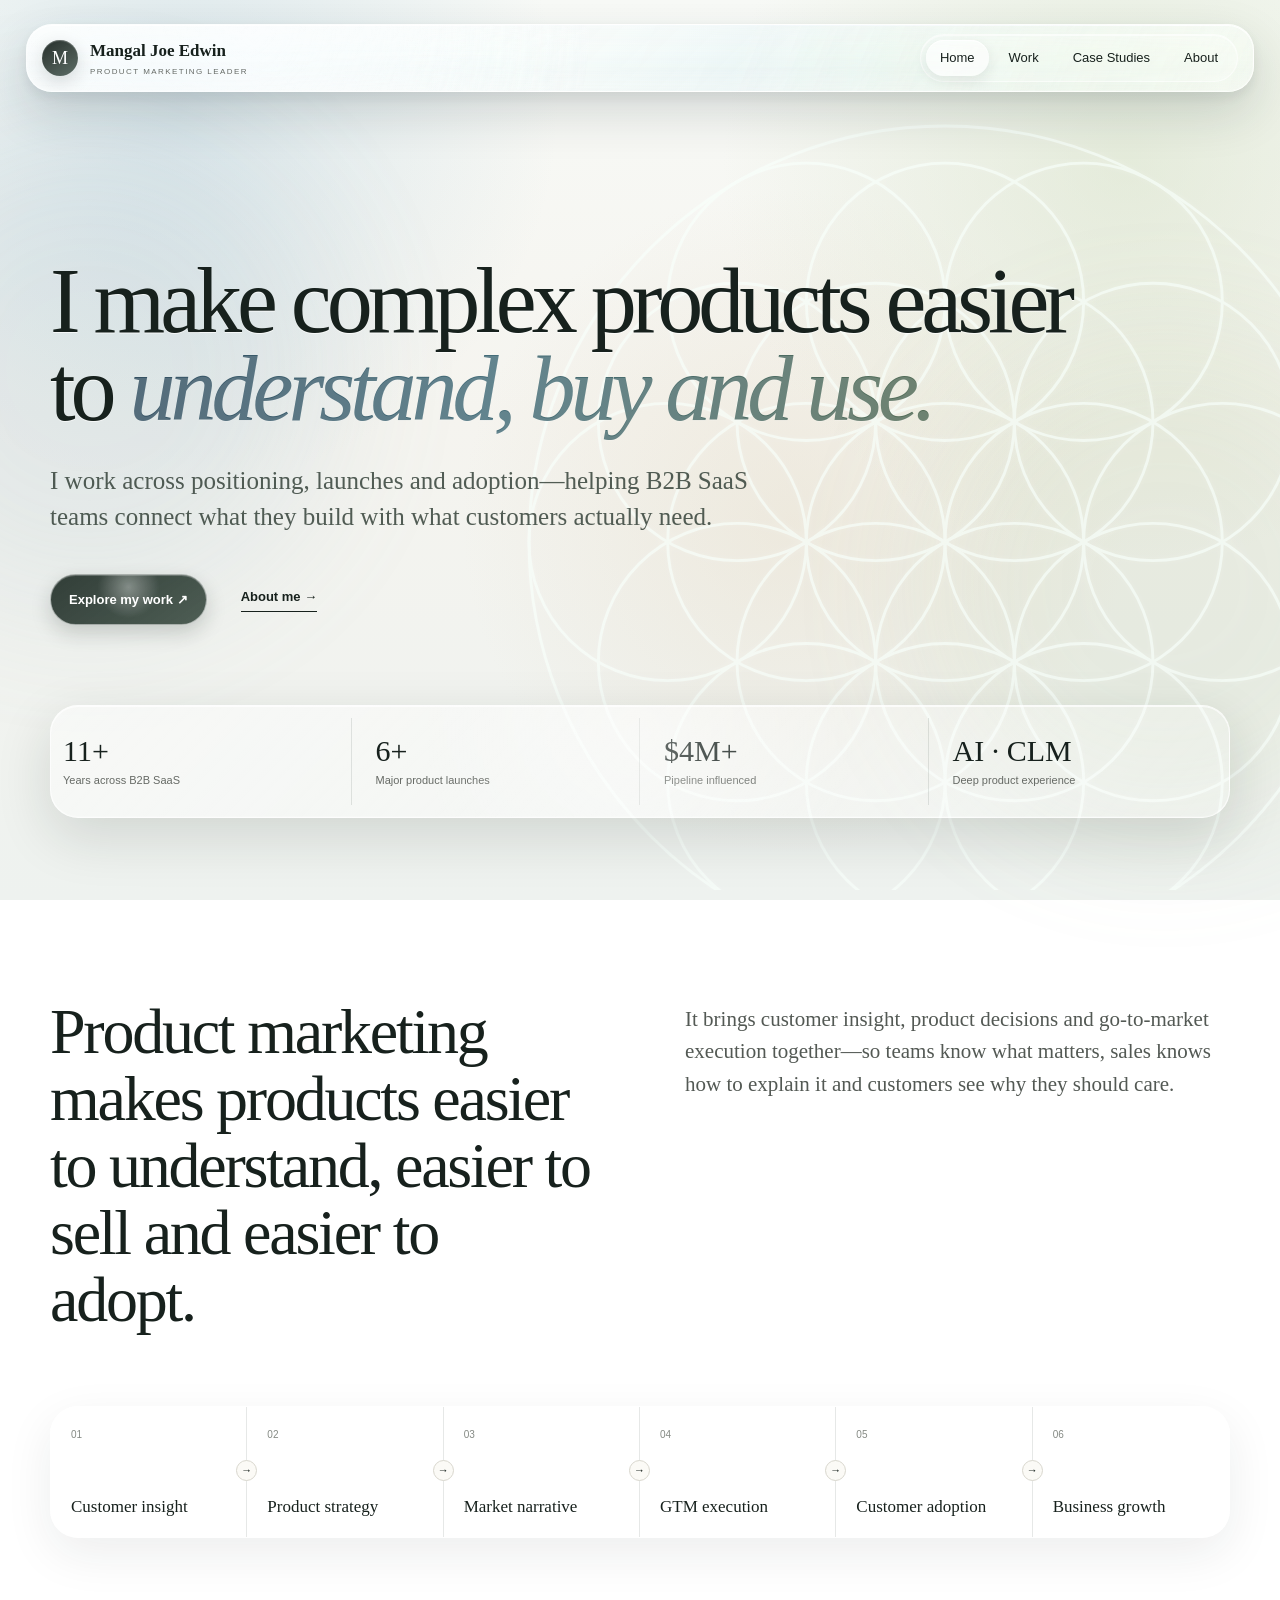
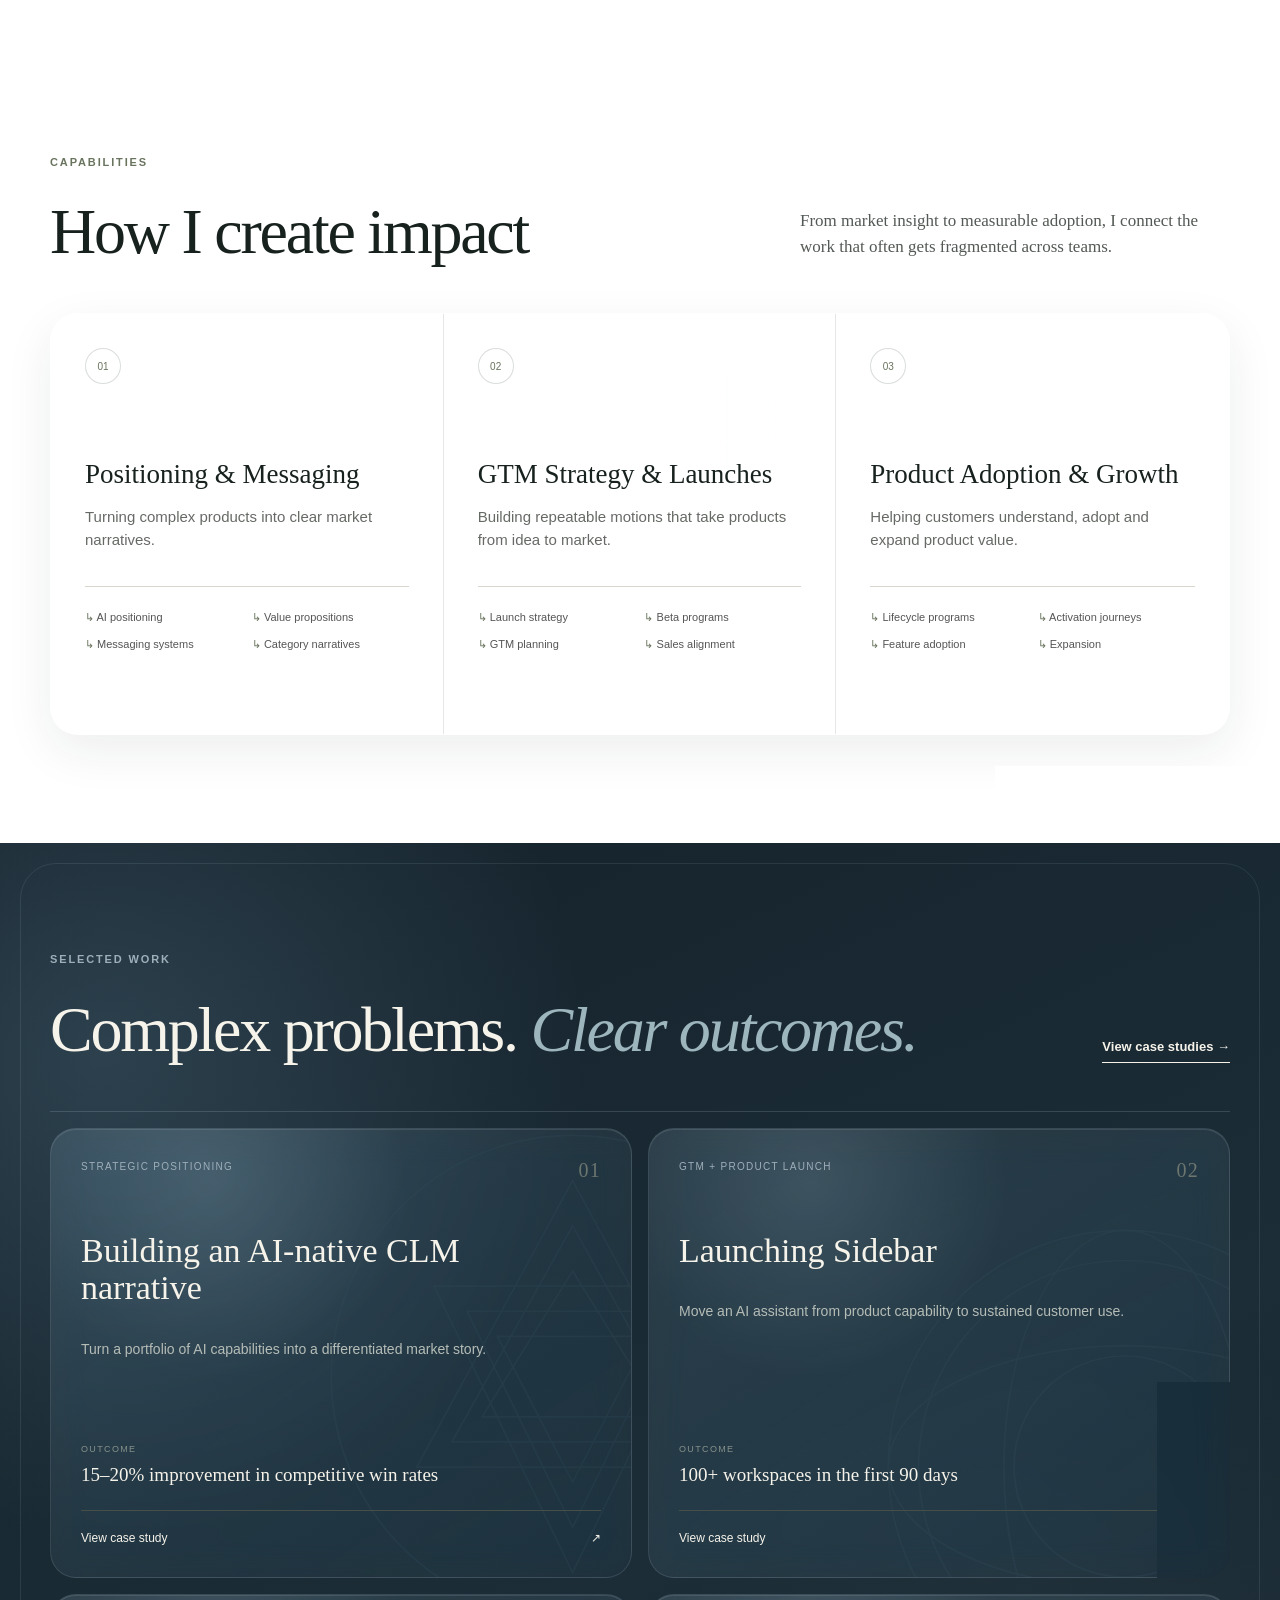
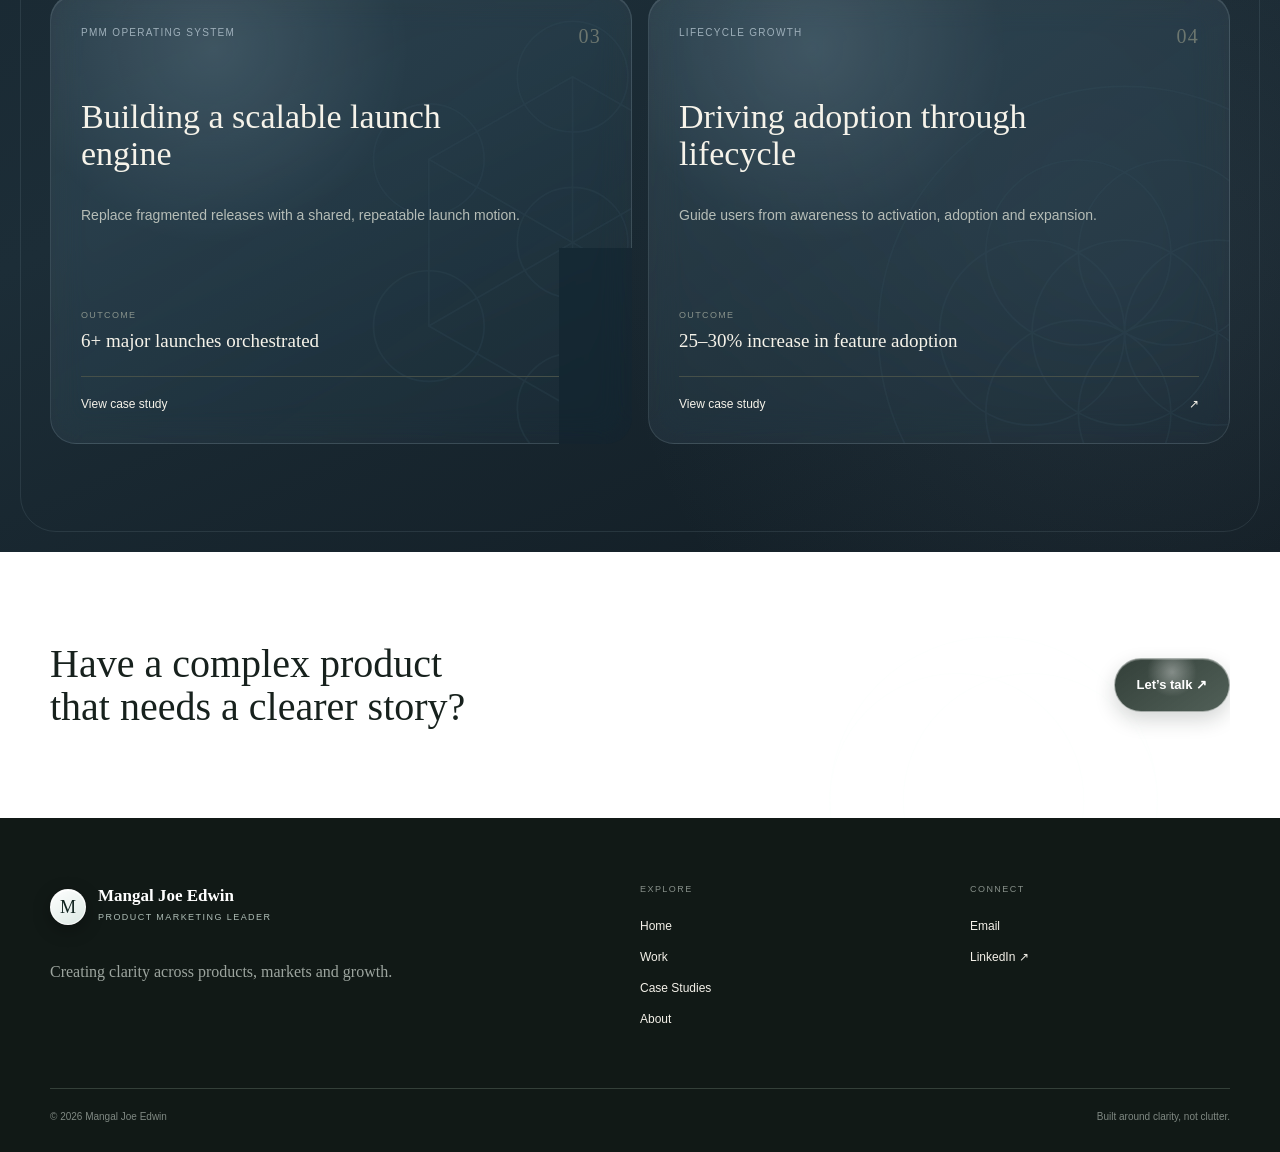
==== commit 2c6b1afa: "Refine portfolio copy and add work shortcuts" ====
--- a/index.html
+++ b/index.html
@@ -1,6 +1,6 @@
 <!doctype html><html lang="en"><head><meta charset="utf-8"><meta name="viewport" content="width=device-width,initial-scale=1"><title>Mangal Joe Edwin | Product Marketing Leader</title><meta name="description" content="Product marketing leader for complex B2B SaaS and AI products."><link rel="icon" href="favicon.ico" sizes="any"><link rel="icon" type="image/png" sizes="32x32" href="favicon-32x32.png"><link rel="icon" type="image/png" sizes="16x16" href="favicon-16x16.png"><link rel="stylesheet" href="assets/css/styles.css"><link rel="stylesheet" href="assets/css/liquid-glass.css?v=20260903-3"><link rel="stylesheet" href="assets/css/liquid-glass-refraction.css?v=20260903-3"><link rel="stylesheet" href="assets/css/sacred-geometry.css?v=20260903-8"><script defer src="assets/js/components.js?v=20261119-1"></script><script defer src="assets/js/site.js"></script><script defer src="assets/js/liquid-glass.js?v=20260903-2"></script></head><body><div data-header></div><main>
-<section class="hero"><div class="hero-flower-wrap" aria-hidden="true"><svg class="hero-flower" viewBox="0 0 600 600"><g class="flower-rest"><circle cx="300" cy="300" r="80"/><circle cx="380" cy="300" r="80"/><circle cx="340" cy="369.282" r="80"/><circle cx="260" cy="369.282" r="80"/><circle cx="220" cy="300" r="80"/><circle cx="260" cy="230.718" r="80"/><circle cx="340" cy="230.718" r="80"/><circle cx="460" cy="300" r="80"/><circle cx="420" cy="369.282" r="80"/><circle cx="380" cy="438.564" r="80"/><circle cx="300" cy="438.564" r="80"/><circle cx="220" cy="438.564" r="80"/><circle cx="180" cy="369.282" r="80"/><circle cx="140" cy="300" r="80"/><circle cx="180" cy="230.718" r="80"/><circle cx="220" cy="161.436" r="80"/><circle cx="300" cy="161.436" r="80"/><circle cx="380" cy="161.436" r="80"/><circle cx="420" cy="230.718" r="80"/><circle cx="300" cy="300" r="240"/></g><g class="flower-lit"><circle cx="300" cy="300" r="80"/><circle cx="380" cy="300" r="80"/><circle cx="340" cy="369.282" r="80"/><circle cx="260" cy="369.282" r="80"/><circle cx="220" cy="300" r="80"/><circle cx="260" cy="230.718" r="80"/><circle cx="340" cy="230.718" r="80"/><circle cx="460" cy="300" r="80"/><circle cx="420" cy="369.282" r="80"/><circle cx="380" cy="438.564" r="80"/><circle cx="300" cy="438.564" r="80"/><circle cx="220" cy="438.564" r="80"/><circle cx="180" cy="369.282" r="80"/><circle cx="220" cy="161.436" r="80"/><circle cx="300" cy="161.436" r="80"/><circle cx="380" cy="161.436" r="80"/><circle cx="420" cy="230.718" r="80"/><circle cx="300" cy="300" r="240"/></g></svg></div><div class="wrap fade-up"><h1>I turn complex products into <em>clear market advantage.</em></h1><p class="hero-copy">I help B2B SaaS companies build compelling narratives, scalable GTM motions and customer adoption.</p><div class="hero-actions"><a class="button button-dark glass-surface" href="work.html">Explore my work ↗</a><a class="text-link" href="about.html">About me →</a></div><div class="hero-proof glass-surface" aria-label="Experience summary"><div><strong>11+</strong><span>Years across B2B SaaS</span></div><div><strong>6+</strong><span>Major product launches</span></div><div><strong>$4M+</strong><span>Pipeline influenced</span></div><div><strong>AI · CLM</strong><span>Deep product experience</span></div></div></div></section>
-<section class="section belief"><div class="wrap"><div class="belief-grid"><h2>Great product marketing creates clarity.</h2><p>It aligns customer insight, product strategy and commercial execution so teams understand what to build, customers understand why it matters and businesses know where to grow next.</p></div><div class="clarity-flow" aria-label="Product marketing value chain"><div class="flow-step"><span>01</span><b>Customer insight</b><i>→</i></div><div class="flow-step"><span>02</span><b>Product strategy</b><i>→</i></div><div class="flow-step"><span>03</span><b>Market narrative</b><i>→</i></div><div class="flow-step"><span>04</span><b>GTM execution</b><i>→</i></div><div class="flow-step"><span>05</span><b>Customer adoption</b><i>→</i></div><div class="flow-step"><span>06</span><b>Business growth</b></div></div></div></section>
+<section class="hero"><div class="hero-flower-wrap" aria-hidden="true"><svg class="hero-flower" viewBox="0 0 600 600"><g class="flower-rest"><circle cx="300" cy="300" r="80"/><circle cx="380" cy="300" r="80"/><circle cx="340" cy="369.282" r="80"/><circle cx="260" cy="369.282" r="80"/><circle cx="220" cy="300" r="80"/><circle cx="260" cy="230.718" r="80"/><circle cx="340" cy="230.718" r="80"/><circle cx="460" cy="300" r="80"/><circle cx="420" cy="369.282" r="80"/><circle cx="380" cy="438.564" r="80"/><circle cx="300" cy="438.564" r="80"/><circle cx="220" cy="438.564" r="80"/><circle cx="180" cy="369.282" r="80"/><circle cx="140" cy="300" r="80"/><circle cx="180" cy="230.718" r="80"/><circle cx="220" cy="161.436" r="80"/><circle cx="300" cy="161.436" r="80"/><circle cx="380" cy="161.436" r="80"/><circle cx="420" cy="230.718" r="80"/><circle cx="300" cy="300" r="240"/></g><g class="flower-lit"><circle cx="300" cy="300" r="80"/><circle cx="380" cy="300" r="80"/><circle cx="340" cy="369.282" r="80"/><circle cx="260" cy="369.282" r="80"/><circle cx="220" cy="300" r="80"/><circle cx="260" cy="230.718" r="80"/><circle cx="340" cy="230.718" r="80"/><circle cx="460" cy="300" r="80"/><circle cx="420" cy="369.282" r="80"/><circle cx="380" cy="438.564" r="80"/><circle cx="300" cy="438.564" r="80"/><circle cx="220" cy="438.564" r="80"/><circle cx="180" cy="369.282" r="80"/><circle cx="220" cy="161.436" r="80"/><circle cx="300" cy="161.436" r="80"/><circle cx="380" cy="161.436" r="80"/><circle cx="420" cy="230.718" r="80"/><circle cx="300" cy="300" r="240"/></g></svg></div><div class="wrap fade-up"><h1>I make complex products easier to <em>understand, buy and use.</em></h1><p class="hero-copy">I work across positioning, launches and adoption—helping B2B SaaS teams connect what they build with what customers actually need.</p><div class="hero-actions"><a class="button button-dark glass-surface" href="work.html">Explore my work ↗</a><a class="text-link" href="about.html">About me →</a></div><div class="hero-proof glass-surface" aria-label="Experience summary"><div><strong>11+</strong><span>Years across B2B SaaS</span></div><div><strong>6+</strong><span>Major product launches</span></div><div><strong>$4M+</strong><span>Pipeline influenced</span></div><div><strong>AI · CLM</strong><span>Deep product experience</span></div></div></div></section>
+<section class="section belief"><div class="wrap"><div class="belief-grid"><h2>Product marketing makes products easier to understand, easier to sell and easier to adopt.</h2><p>It brings customer insight, product decisions and go-to-market execution together—so teams know what matters, sales knows how to explain it and customers see why they should care.</p></div><div class="clarity-flow" aria-label="Product marketing value chain"><div class="flow-step"><span>01</span><b>Customer insight</b><i>→</i></div><div class="flow-step"><span>02</span><b>Product strategy</b><i>→</i></div><div class="flow-step"><span>03</span><b>Market narrative</b><i>→</i></div><div class="flow-step"><span>04</span><b>GTM execution</b><i>→</i></div><div class="flow-step"><span>05</span><b>Customer adoption</b><i>→</i></div><div class="flow-step"><span>06</span><b>Business growth</b></div></div></div></section>
 <section class="section"><div class="wrap"><div class="section-head"><div><div class="section-kicker">CAPABILITIES</div><h2>How I create impact</h2></div><p>From market insight to measurable adoption, I connect the work that often gets fragmented across teams.</p></div><div class="capability-grid"><article class="capability-card"><span class="card-number">01</span><h3>Positioning &amp; Messaging</h3><p>Turning complex products into clear market narratives.</p><ul><li>AI positioning</li><li>Value propositions</li><li>Messaging systems</li><li>Category narratives</li></ul></article><article class="capability-card"><span class="card-number">02</span><h3>GTM Strategy &amp; Launches</h3><p>Building repeatable motions that take products from idea to market.</p><ul><li>Launch strategy</li><li>Beta programs</li><li>GTM planning</li><li>Sales alignment</li></ul></article><article class="capability-card"><span class="card-number">03</span><h3>Product Adoption &amp; Growth</h3><p>Helping customers understand, adopt and expand product value.</p><ul><li>Lifecycle programs</li><li>Activation journeys</li><li>Feature adoption</li><li>Expansion</li></ul></article></div></div></section>
 <section class="section work-section"><div class="wrap"><div class="section-head"><div><div class="section-kicker">SELECTED WORK</div><h2>Complex problems. <em>Clear outcomes.</em></h2></div><a class="text-link light" href="case-studies.html">View case studies →</a></div><div class="work-grid"><a class="work-card glass-surface" href="case-studies.html#ai-narrative"><div class="work-card-top"><span>STRATEGIC POSITIONING</span><b>01</b></div><h3>Building an AI-native CLM narrative</h3><p>Turn a portfolio of AI capabilities into a differentiated market story.</p><div class="outcome"><small>OUTCOME</small><strong>15–20% improvement in competitive win rates</strong></div><div class="card-cta">View case study <span>↗</span></div></a><a class="work-card glass-surface" href="case-studies.html#sidebar"><div class="work-card-top"><span>GTM + PRODUCT LAUNCH</span><b>02</b></div><h3>Launching Sidebar</h3><p>Move an AI assistant from product capability to sustained customer use.</p><div class="outcome"><small>OUTCOME</small><strong>100+ workspaces in the first 90 days</strong></div><div class="card-cta">View case study <span>↗</span></div></a><a class="work-card glass-surface" href="case-studies.html#launch-engine"><div class="work-card-top"><span>PMM OPERATING SYSTEM</span><b>03</b></div><h3>Building a scalable launch engine</h3><p>Replace fragmented releases with a shared, repeatable launch motion.</p><div class="outcome"><small>OUTCOME</small><strong>6+ major launches orchestrated</strong></div><div class="card-cta">View case study <span>↗</span></div></a><a class="work-card glass-surface" href="case-studies.html#lifecycle"><div class="work-card-top"><span>LIFECYCLE GROWTH</span><b>04</b></div><h3>Driving adoption through lifecycle</h3><p>Guide users from awareness to activation, adoption and expansion.</p><div class="outcome"><small>OUTCOME</small><strong>25–30% increase in feature adoption</strong></div><div class="card-cta">View case study <span>↗</span></div></a></div></div></section>
 <div class="wrap closing"><p>Have a complex product<br>that needs a clearer story?</p><a class="button button-dark glass-surface" href="mailto:mangal.joe.edwin@gmail.com">Let’s talk ↗</a></div></main><div data-footer></div></body></html>
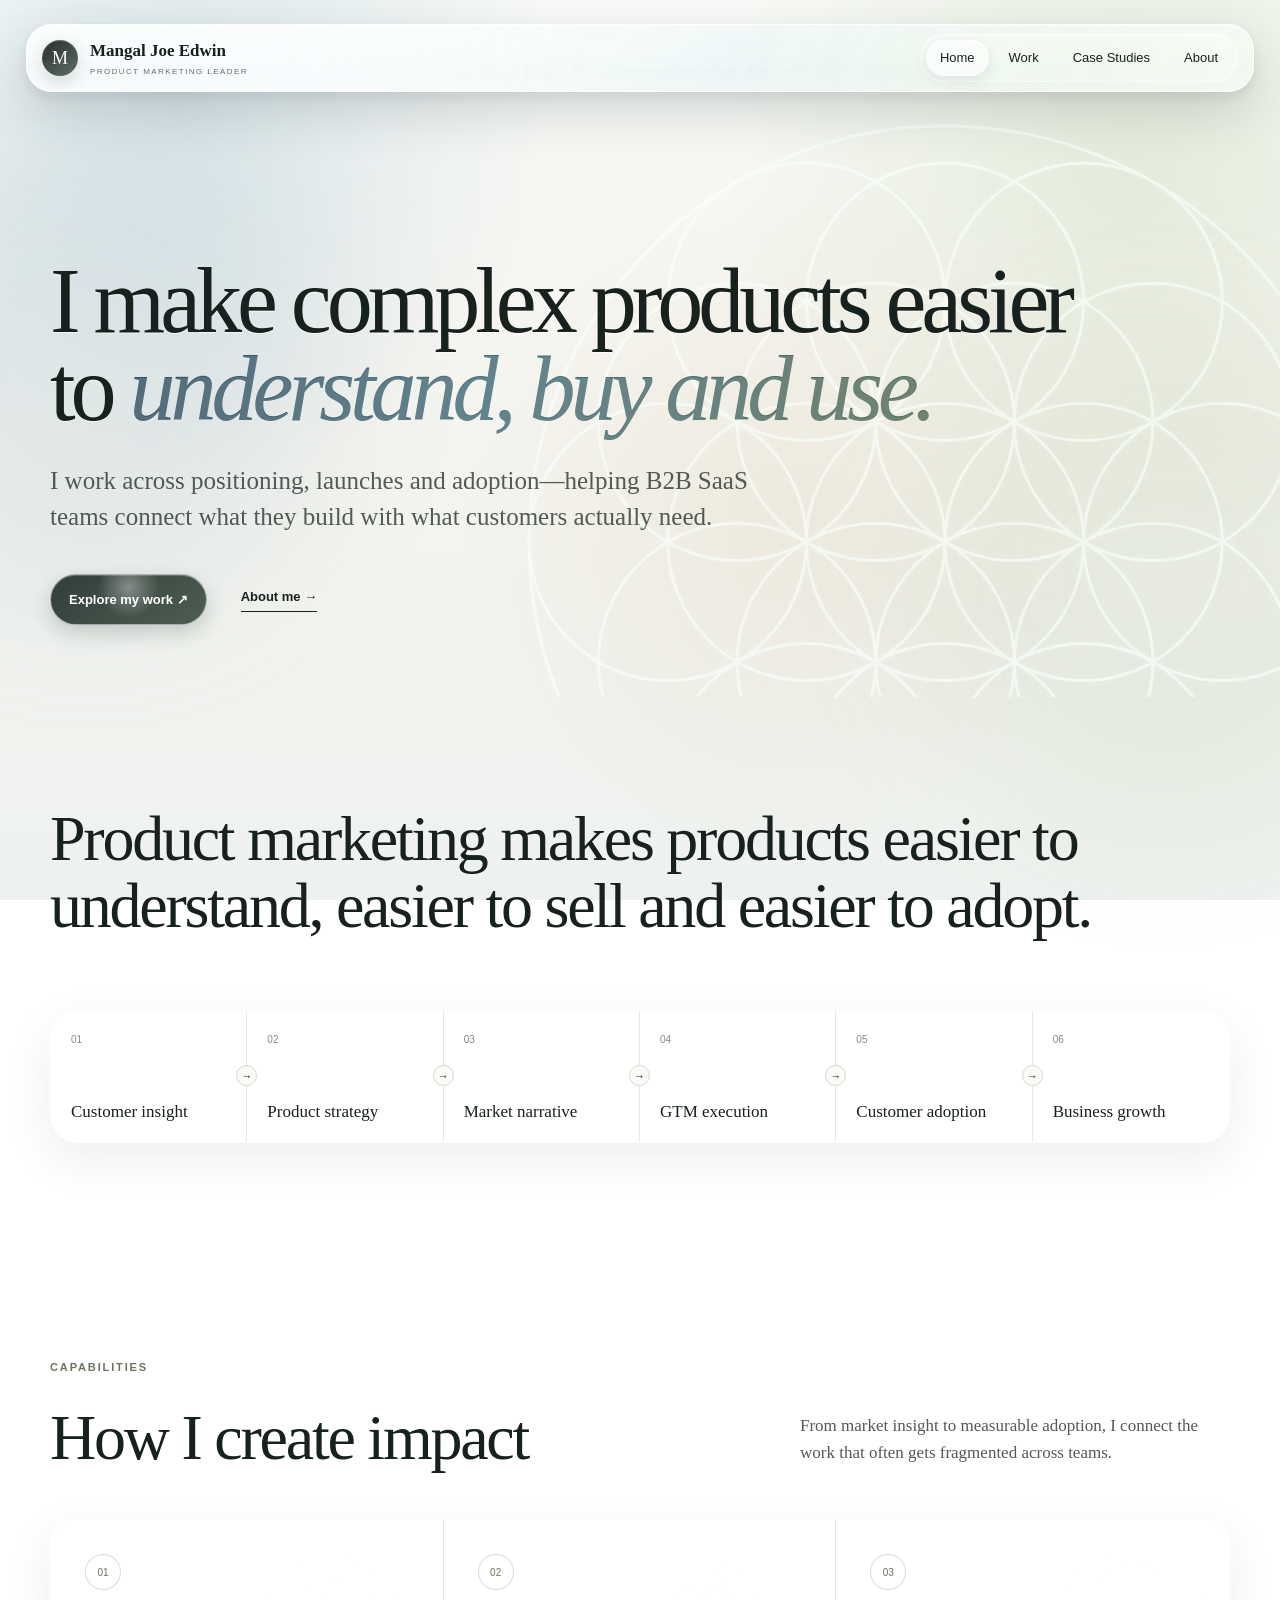
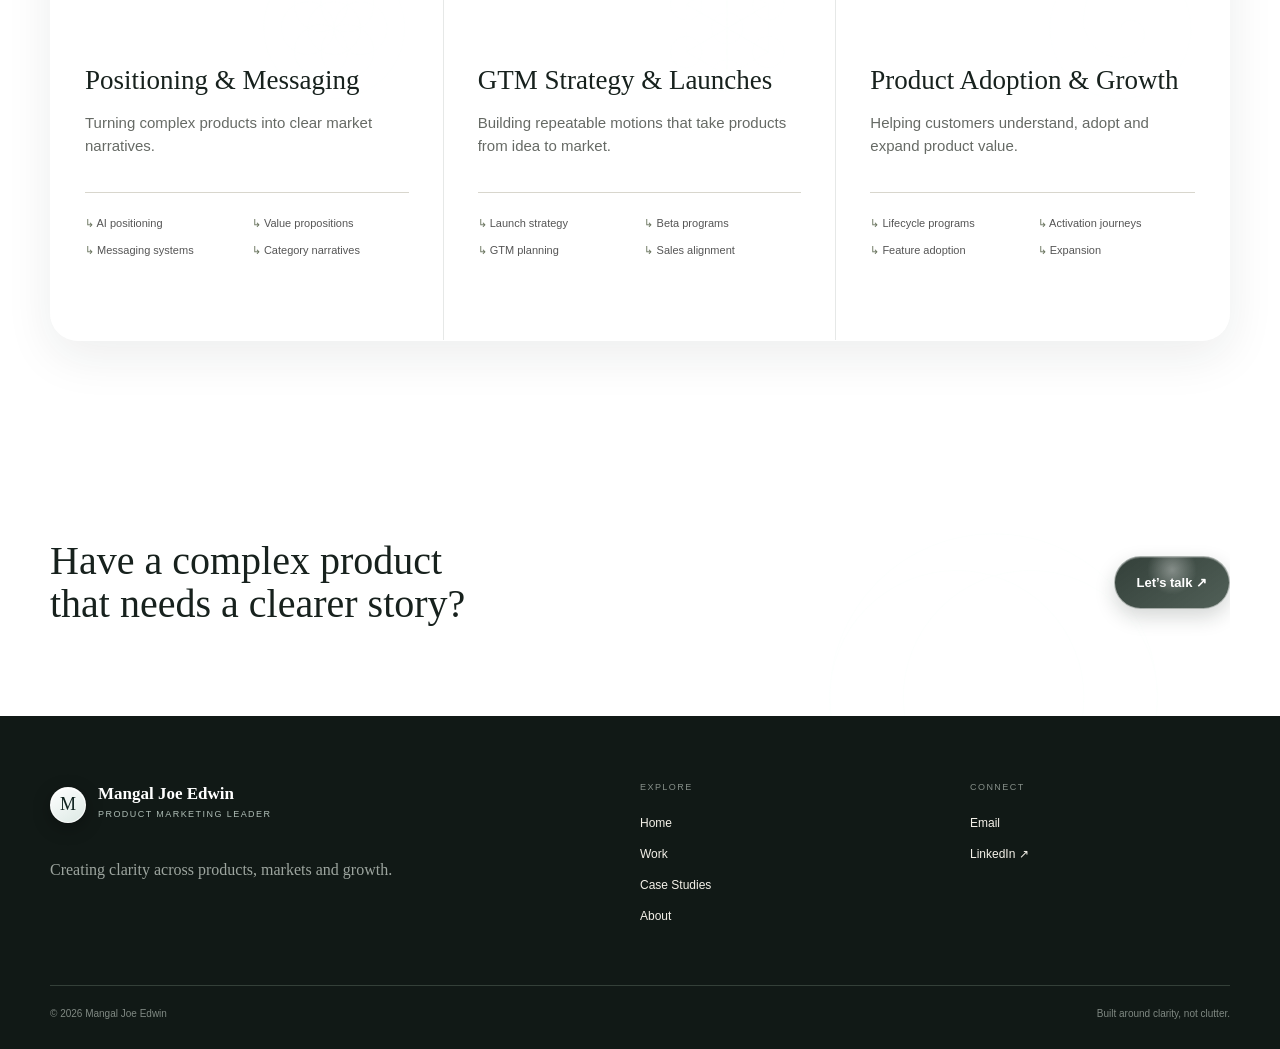
==== commit fc020ecc: "Simplify homepage sections" ====
--- a/index.html
+++ b/index.html
@@ -1,6 +1,6 @@
 <!doctype html><html lang="en"><head><meta charset="utf-8"><meta name="viewport" content="width=device-width,initial-scale=1"><title>Mangal Joe Edwin | Product Marketing Leader</title><meta name="description" content="Product marketing leader for complex B2B SaaS and AI products."><link rel="icon" href="favicon.ico" sizes="any"><link rel="icon" type="image/png" sizes="32x32" href="favicon-32x32.png"><link rel="icon" type="image/png" sizes="16x16" href="favicon-16x16.png"><link rel="stylesheet" href="assets/css/styles.css"><link rel="stylesheet" href="assets/css/liquid-glass.css?v=20260903-3"><link rel="stylesheet" href="assets/css/liquid-glass-refraction.css?v=20260903-3"><link rel="stylesheet" href="assets/css/sacred-geometry.css?v=20260903-8"><script defer src="assets/js/components.js?v=20261119-1"></script><script defer src="assets/js/site.js"></script><script defer src="assets/js/liquid-glass.js?v=20260903-2"></script></head><body><div data-header></div><main>
-<section class="hero"><div class="hero-flower-wrap" aria-hidden="true"><svg class="hero-flower" viewBox="0 0 600 600"><g class="flower-rest"><circle cx="300" cy="300" r="80"/><circle cx="380" cy="300" r="80"/><circle cx="340" cy="369.282" r="80"/><circle cx="260" cy="369.282" r="80"/><circle cx="220" cy="300" r="80"/><circle cx="260" cy="230.718" r="80"/><circle cx="340" cy="230.718" r="80"/><circle cx="460" cy="300" r="80"/><circle cx="420" cy="369.282" r="80"/><circle cx="380" cy="438.564" r="80"/><circle cx="300" cy="438.564" r="80"/><circle cx="220" cy="438.564" r="80"/><circle cx="180" cy="369.282" r="80"/><circle cx="140" cy="300" r="80"/><circle cx="180" cy="230.718" r="80"/><circle cx="220" cy="161.436" r="80"/><circle cx="300" cy="161.436" r="80"/><circle cx="380" cy="161.436" r="80"/><circle cx="420" cy="230.718" r="80"/><circle cx="300" cy="300" r="240"/></g><g class="flower-lit"><circle cx="300" cy="300" r="80"/><circle cx="380" cy="300" r="80"/><circle cx="340" cy="369.282" r="80"/><circle cx="260" cy="369.282" r="80"/><circle cx="220" cy="300" r="80"/><circle cx="260" cy="230.718" r="80"/><circle cx="340" cy="230.718" r="80"/><circle cx="460" cy="300" r="80"/><circle cx="420" cy="369.282" r="80"/><circle cx="380" cy="438.564" r="80"/><circle cx="300" cy="438.564" r="80"/><circle cx="220" cy="438.564" r="80"/><circle cx="180" cy="369.282" r="80"/><circle cx="220" cy="161.436" r="80"/><circle cx="300" cy="161.436" r="80"/><circle cx="380" cy="161.436" r="80"/><circle cx="420" cy="230.718" r="80"/><circle cx="300" cy="300" r="240"/></g></svg></div><div class="wrap fade-up"><h1>I make complex products easier to <em>understand, buy and use.</em></h1><p class="hero-copy">I work across positioning, launches and adoption—helping B2B SaaS teams connect what they build with what customers actually need.</p><div class="hero-actions"><a class="button button-dark glass-surface" href="work.html">Explore my work ↗</a><a class="text-link" href="about.html">About me →</a></div><div class="hero-proof glass-surface" aria-label="Experience summary"><div><strong>11+</strong><span>Years across B2B SaaS</span></div><div><strong>6+</strong><span>Major product launches</span></div><div><strong>$4M+</strong><span>Pipeline influenced</span></div><div><strong>AI · CLM</strong><span>Deep product experience</span></div></div></div></section>
-<section class="section belief"><div class="wrap"><div class="belief-grid"><h2>Product marketing makes products easier to understand, easier to sell and easier to adopt.</h2><p>It brings customer insight, product decisions and go-to-market execution together—so teams know what matters, sales knows how to explain it and customers see why they should care.</p></div><div class="clarity-flow" aria-label="Product marketing value chain"><div class="flow-step"><span>01</span><b>Customer insight</b><i>→</i></div><div class="flow-step"><span>02</span><b>Product strategy</b><i>→</i></div><div class="flow-step"><span>03</span><b>Market narrative</b><i>→</i></div><div class="flow-step"><span>04</span><b>GTM execution</b><i>→</i></div><div class="flow-step"><span>05</span><b>Customer adoption</b><i>→</i></div><div class="flow-step"><span>06</span><b>Business growth</b></div></div></div></section>
+<section class="hero"><div class="hero-flower-wrap" aria-hidden="true"><svg class="hero-flower" viewBox="0 0 600 600"><g class="flower-rest"><circle cx="300" cy="300" r="80"/><circle cx="380" cy="300" r="80"/><circle cx="340" cy="369.282" r="80"/><circle cx="260" cy="369.282" r="80"/><circle cx="220" cy="300" r="80"/><circle cx="260" cy="230.718" r="80"/><circle cx="340" cy="230.718" r="80"/><circle cx="460" cy="300" r="80"/><circle cx="420" cy="369.282" r="80"/><circle cx="380" cy="438.564" r="80"/><circle cx="300" cy="438.564" r="80"/><circle cx="220" cy="438.564" r="80"/><circle cx="180" cy="369.282" r="80"/><circle cx="140" cy="300" r="80"/><circle cx="180" cy="230.718" r="80"/><circle cx="220" cy="161.436" r="80"/><circle cx="300" cy="161.436" r="80"/><circle cx="380" cy="161.436" r="80"/><circle cx="420" cy="230.718" r="80"/><circle cx="300" cy="300" r="240"/></g><g class="flower-lit"><circle cx="300" cy="300" r="80"/><circle cx="380" cy="300" r="80"/><circle cx="340" cy="369.282" r="80"/><circle cx="260" cy="369.282" r="80"/><circle cx="220" cy="300" r="80"/><circle cx="260" cy="230.718" r="80"/><circle cx="340" cy="230.718" r="80"/><circle cx="460" cy="300" r="80"/><circle cx="420" cy="369.282" r="80"/><circle cx="380" cy="438.564" r="80"/><circle cx="300" cy="438.564" r="80"/><circle cx="220" cy="438.564" r="80"/><circle cx="180" cy="369.282" r="80"/><circle cx="220" cy="161.436" r="80"/><circle cx="300" cy="161.436" r="80"/><circle cx="380" cy="161.436" r="80"/><circle cx="420" cy="230.718" r="80"/><circle cx="300" cy="300" r="240"/></g></svg></div><div class="wrap fade-up"><h1>I make complex products easier to <em>understand, buy and use.</em></h1><p class="hero-copy">I work across positioning, launches and adoption—helping B2B SaaS teams connect what they build with what customers actually need.</p><div class="hero-actions"><a class="button button-dark glass-surface" href="work.html">Explore my work ↗</a><a class="text-link" href="about.html">About me →</a></div></div></section>
+<section class="section belief"><div class="wrap"><div class="belief-grid belief-grid-wide"><h2>Product marketing makes products easier to understand, easier to sell and easier to adopt.</h2></div><div class="clarity-flow" aria-label="Product marketing value chain"><div class="flow-step"><span>01</span><b>Customer insight</b><i>→</i></div><div class="flow-step"><span>02</span><b>Product strategy</b><i>→</i></div><div class="flow-step"><span>03</span><b>Market narrative</b><i>→</i></div><div class="flow-step"><span>04</span><b>GTM execution</b><i>→</i></div><div class="flow-step"><span>05</span><b>Customer adoption</b><i>→</i></div><div class="flow-step"><span>06</span><b>Business growth</b></div></div></div></section>
 <section class="section"><div class="wrap"><div class="section-head"><div><div class="section-kicker">CAPABILITIES</div><h2>How I create impact</h2></div><p>From market insight to measurable adoption, I connect the work that often gets fragmented across teams.</p></div><div class="capability-grid"><article class="capability-card"><span class="card-number">01</span><h3>Positioning &amp; Messaging</h3><p>Turning complex products into clear market narratives.</p><ul><li>AI positioning</li><li>Value propositions</li><li>Messaging systems</li><li>Category narratives</li></ul></article><article class="capability-card"><span class="card-number">02</span><h3>GTM Strategy &amp; Launches</h3><p>Building repeatable motions that take products from idea to market.</p><ul><li>Launch strategy</li><li>Beta programs</li><li>GTM planning</li><li>Sales alignment</li></ul></article><article class="capability-card"><span class="card-number">03</span><h3>Product Adoption &amp; Growth</h3><p>Helping customers understand, adopt and expand product value.</p><ul><li>Lifecycle programs</li><li>Activation journeys</li><li>Feature adoption</li><li>Expansion</li></ul></article></div></div></section>
-<section class="section work-section"><div class="wrap"><div class="section-head"><div><div class="section-kicker">SELECTED WORK</div><h2>Complex problems. <em>Clear outcomes.</em></h2></div><a class="text-link light" href="case-studies.html">View case studies →</a></div><div class="work-grid"><a class="work-card glass-surface" href="case-studies.html#ai-narrative"><div class="work-card-top"><span>STRATEGIC POSITIONING</span><b>01</b></div><h3>Building an AI-native CLM narrative</h3><p>Turn a portfolio of AI capabilities into a differentiated market story.</p><div class="outcome"><small>OUTCOME</small><strong>15–20% improvement in competitive win rates</strong></div><div class="card-cta">View case study <span>↗</span></div></a><a class="work-card glass-surface" href="case-studies.html#sidebar"><div class="work-card-top"><span>GTM + PRODUCT LAUNCH</span><b>02</b></div><h3>Launching Sidebar</h3><p>Move an AI assistant from product capability to sustained customer use.</p><div class="outcome"><small>OUTCOME</small><strong>100+ workspaces in the first 90 days</strong></div><div class="card-cta">View case study <span>↗</span></div></a><a class="work-card glass-surface" href="case-studies.html#launch-engine"><div class="work-card-top"><span>PMM OPERATING SYSTEM</span><b>03</b></div><h3>Building a scalable launch engine</h3><p>Replace fragmented releases with a shared, repeatable launch motion.</p><div class="outcome"><small>OUTCOME</small><strong>6+ major launches orchestrated</strong></div><div class="card-cta">View case study <span>↗</span></div></a><a class="work-card glass-surface" href="case-studies.html#lifecycle"><div class="work-card-top"><span>LIFECYCLE GROWTH</span><b>04</b></div><h3>Driving adoption through lifecycle</h3><p>Guide users from awareness to activation, adoption and expansion.</p><div class="outcome"><small>OUTCOME</small><strong>25–30% increase in feature adoption</strong></div><div class="card-cta">View case study <span>↗</span></div></a></div></div></section>
+
 <div class="wrap closing"><p>Have a complex product<br>that needs a clearer story?</p><a class="button button-dark glass-surface" href="mailto:mangal.joe.edwin@gmail.com">Let’s talk ↗</a></div></main><div data-footer></div></body></html>
--- a/assets/css/styles.css
+++ b/assets/css/styles.css
@@ -1,2 +1,2 @@
-:root{--ink:#17211d;--cream:#f4f1e9;--paper:#fbfaf6;--olive:#69745e;--blue:#6d8ea0;--line:#d8d6cd;--muted:#666a65}*{box-sizing:border-box}html{scroll-behavior:smooth}body{background:var(--paper);color:var(--ink);margin:0;font-family:Arial,Helvetica,sans-serif;line-height:1.5}a{color:inherit;text-decoration:none}.wrap{width:min(1180px,calc(100% - 48px));margin:auto}.site-header{z-index:50;backdrop-filter:blur(16px);background:#fbfaf6f0;border-bottom:1px solid #17211d1f;position:sticky;top:0}.header-inner{justify-content:space-between;align-items:center;width:min(1320px,calc(100% - 48px));height:76px;margin:auto;display:flex}.brand{align-items:center;gap:12px;display:flex}.brand>span{background:var(--ink);color:#fff;border-radius:50%;place-items:center;width:36px;height:36px;font-family:Georgia,serif;font-size:18px;display:grid}.brand div{display:flex;flex-direction:column}.brand b{font-family:Georgia,serif;font-size:17px}.brand small{letter-spacing:.18em;color:var(--muted);margin-top:2px;font-size:8px}.site-header nav{gap:32px;font-size:13px;display:flex}.site-header nav a{border-bottom:2px solid transparent;padding:27px 0 25px}.site-header nav a:hover,.site-header nav a[aria-current=page]{border-color:var(--olive)}.header-cta{border:1px solid var(--ink);padding:10px 15px;font-size:13px}.eyebrow,.section-kicker{letter-spacing:.17em;text-transform:uppercase;font-size:11px;font-weight:700}.eyebrow,.section-kicker{color:var(--olive)}.eyebrow{align-items:center;gap:10px;display:flex}.status-dot{background:#738a5d;border-radius:50%;width:7px;height:7px;box-shadow:0 0 0 4px #e3e6dc}.hero{padding:104px 0 72px}.hero h1{letter-spacing:-.055em;max-width:1050px;margin:38px 0 30px;font:400 clamp(58px,7.2vw,104px)/.95 Georgia,serif}.hero h1 em,.work-section h2 em,.page-hero h1 em,.contact-page h1 em{color:var(--olive);font-weight:400}.hero-copy{color:#4b514d;max-width:700px;font:25px/1.45 Georgia,serif}.hero-actions{align-items:center;gap:34px;margin-top:38px;display:flex}.button{align-items:center;gap:28px;padding:15px 18px;font-size:13px;font-weight:700;display:inline-flex}.button-dark{background:var(--ink);color:#fff}.button-outline{border:1px solid var(--ink)}.text-link{border-bottom:1px solid;align-items:center;gap:16px;padding-bottom:5px;font-size:13px;font-weight:700;display:inline-flex}.button,.header-cta,.work-card,.note-list a,.notes-cards article{transition:transform .25s ease,background .25s ease,color .25s ease}.button:hover,.header-cta:hover{transform:translateY(-2px)}.hero-proof{border-block:1px solid var(--line);grid-template-columns:repeat(4,1fr);margin-top:80px;padding:24px 0;display:grid}.hero-proof div{border-right:1px solid var(--line);flex-direction:column;gap:4px;padding:4px 24px;display:flex}.hero-proof div:first-child{padding-left:0}.hero-proof div:last-child{border:0}.hero-proof strong{font:400 27px Georgia,serif}.hero-proof span{color:var(--muted);font-size:11px}.section{padding:108px 0}.section-kicker{margin-bottom:28px}.belief{border-bottom:1px solid var(--line)}.belief-grid{grid-template-columns:1fr 1fr;gap:90px;display:grid}.belief h2,.section-head h2,.system-copy h2,.notes-grid h2{letter-spacing:-.035em;margin:0;font:400 clamp(42px,5vw,64px)/1.05 Georgia,serif}.belief-grid p,.section-head>p,.system-copy>p,.notes-grid>div>p{color:#535954;margin:5px 0;font:21px/1.55 Georgia,serif}.clarity-flow{border:1px solid var(--line);grid-template-columns:repeat(6,1fr);margin-top:72px;display:grid}.flow-step{border-right:1px solid var(--line);flex-direction:column;justify-content:space-between;min-height:130px;padding:20px;display:flex;position:relative}.flow-step:last-child{background:var(--ink);color:#fff;border:0}.flow-step span{color:#858a84;font-size:10px}.flow-step b{font:400 17px Georgia,serif}.flow-step i{border:1px solid var(--line);background:var(--paper);z-index:1;width:21px;height:21px;color:var(--ink);border-radius:50%;place-items:center;font-size:11px;font-style:normal;display:grid;position:absolute;top:53px;right:-11px}.section-head{justify-content:space-between;align-items:end;margin-bottom:48px;display:flex}.section-head>p{max-width:430px;font-size:17px}.capability-grid{border:1px solid var(--line);grid-template-columns:repeat(3,1fr);display:grid}.capability-card{border-right:1px solid var(--line);min-height:420px;padding:34px}.capability-card:last-child{border:0}.card-number{border:1px solid var(--line);width:36px;height:36px;color:var(--olive);border-radius:50%;place-items:center;font-size:10px;display:inline-grid}.capability-card h3{margin:75px 0 16px;font:400 27px/1.15 Georgia,serif}.capability-card p{color:var(--muted);min-height:50px;font-size:15px}.capability-card ul{border-top:1px solid var(--line);color:#555;grid-template-columns:1fr 1fr;gap:10px;margin:30px 0 0;padding:22px 0 0;font-size:11px;list-style:none;display:grid}.capability-card li:before{content:'↳ ';color:var(--olive)}.work-section{background:var(--ink);color:#f6f3ea}.work-grid{border-top:1px solid #465049;grid-template-columns:1fr 1fr;display:grid}.work-card{border-bottom:1px solid #465049;flex-direction:column;min-height:450px;padding:34px 34px 34px 0;display:flex}.work-card:hover{background:#1d2924}.work-card:nth-child(odd){border-right:1px solid #465049}.work-card:nth-child(even){padding-left:34px}.work-card-top{color:#a5b09e;letter-spacing:.13em;justify-content:space-between;font-size:10px;display:flex}.work-card-top b{color:#6c766f;font:400 20px Georgia,serif}.work-card h3{max-width:430px;margin:50px 0 18px;font:400 34px/1.1 Georgia,serif}.work-card>p{color:#b6bdb7;max-width:450px;font-size:14px}.outcome{flex-direction:column;gap:7px;margin-top:auto;display:flex}.outcome small{letter-spacing:.15em;color:#88928b;font-size:9px}.outcome strong{font:400 19px Georgia,serif}.card-cta{border-top:1px solid #465049;justify-content:space-between;margin-top:24px;padding-top:18px;font-size:12px;display:flex}.system-preview{grid-template-columns:.85fr 1.15fr;align-items:center;gap:100px;display:grid}.system-copy>p{margin:28px 0 35px;font-size:18px}.system-map{border:1px solid var(--line);grid-template-columns:repeat(3,1fr);display:grid}.system-node{border-right:1px solid var(--line);border-bottom:1px solid var(--line);flex-direction:column;justify-content:space-between;height:120px;padding:17px;font-family:Georgia,serif;display:flex}.system-node:nth-child(3n){border-right:0}.system-node:nth-child(n+7){border-bottom:0}.system-node span{color:var(--olive);font:10px Arial}.system-node:nth-child(5),.system-node:nth-child(9){background:#e9ede5}.notes-section{background:var(--cream)}.notes-grid{grid-template-columns:.8fr 1.2fr;gap:100px;display:grid}.notes-grid>div>p{margin:25px 0 35px;font-size:17px}.note-list{border-top:1px solid var(--line)}.note-list a{border-bottom:1px solid var(--line);grid-template-columns:45px 1fr 30px;align-items:center;padding:21px 0;display:grid}.note-list a:hover{padding-left:8px}.note-list span{color:var(--olive);font-size:10px}.note-list b{font:400 18px Georgia,serif}.note-list i{text-align:right;font-style:normal}.closing{justify-content:space-between;align-items:center;padding:90px 0;display:flex}.closing p{margin:0;font:40px/1.08 Georgia,serif}footer{color:#f4f1e9;background:#111916;padding:65px 0 28px}.footer-grid{grid-template-columns:2fr 1fr 1fr;gap:70px;display:grid}.footer-brand>span{color:var(--ink);background:#f4f1e9}.footer-grid>div{flex-direction:column;align-items:flex-start;gap:13px;display:flex}.footer-grid p{color:#9da59f;font-family:Georgia,serif}.footer-grid small{letter-spacing:.16em;color:#87908a;margin-bottom:7px;font-size:9px}.footer-grid a{font-size:12px}.copyright{color:#7f8882;border-top:1px solid #344039;justify-content:space-between;margin-top:60px;padding-top:20px;font-size:10px;display:flex}.inner-page{min-height:70vh}.page-hero{padding:105px 0 80px}.page-hero h1,.contact-page h1{letter-spacing:-.05em;margin:20px 0 28px;font:400 clamp(56px,7vw,94px)/.98 Georgia,serif}.page-hero>p{color:#555b57;max-width:710px;font:20px/1.5 Georgia,serif}.filter-bar,.note-filters{flex-wrap:wrap;gap:8px;display:flex}.filter-bar{padding-bottom:42px}.filter-bar button,.note-filters button{border:1px solid var(--line);color:var(--ink);cursor:pointer;background:transparent;padding:10px 14px;font-size:11px}.filter-bar button.active,.note-filters button.active{background:var(--ink);color:#fff;border-color:var(--ink)}.case-list{padding-bottom:110px}.case-study{border-top:1px solid var(--ink)}.case-study:last-child{border-bottom:1px solid var(--ink)}.case-study[hidden]{display:none}.case-study summary{cursor:pointer;grid-template-columns:1fr 250px 40px;align-items:center;gap:40px;padding:38px 0;list-style:none;display:grid}.case-study summary::-webkit-details-marker{display:none}.case-study summary span{letter-spacing:.13em;color:var(--olive);text-transform:uppercase;font-size:10px}.case-study summary h2{margin:11px 0;font:400 35px/1.08 Georgia,serif}.case-metric{flex-direction:column;display:flex}.case-metric strong{font:400 34px Georgia,serif}.case-metric small{color:var(--muted);font-size:10px}.expand{font-size:28px;font-weight:300}.case-study[open] .expand{transform:rotate(45deg)}.case-body{background:var(--cream);margin-bottom:35px;padding:55px}.case-story{grid-template-columns:1fr 1fr;gap:50px 80px;display:grid}.case-body small{letter-spacing:.14em;color:var(--olive);font-size:9px}.case-body h3{margin:11px 0;font:400 22px Georgia,serif}.case-body p{color:#555b57;font-size:14px}.execution{border-block:1px solid var(--line);margin-top:50px;padding:50px 0}.execution>div{grid-template-columns:1fr 1fr;gap:10px;margin-top:23px;display:grid}.execution span{background:var(--paper);padding:18px;font:16px Georgia,serif}.execution i{color:var(--olive);margin-right:20px;font:9px Arial}.impact-learning{grid-template-columns:1fr 1fr;gap:80px;padding-top:50px;display:grid}.impact-learning blockquote{color:var(--ink);margin:15px 0;font:24px/1.4 Georgia,serif}.about-statement,.os-principle{background:var(--ink);color:#fff}.about-statement{padding:80px 0}.about-statement p{max-width:1000px;font:42px/1.25 Georgia,serif}.experience-grid{grid-template-columns:1fr 1fr;gap:110px;display:grid}.experience-grid h2{font:400 48px/1.08 Georgia,serif}.experience-list>div{border-top:1px solid var(--line);grid-template-columns:130px 1fr;padding:22px 0;display:grid}.experience-list b{font:19px Georgia,serif}.experience-list p{color:var(--muted);margin:0;font-size:13px}.about-work{background:var(--cream)}.three-principles{border-top:1px solid var(--ink);grid-template-columns:repeat(3,1fr);display:grid}.three-principles article{border-right:1px solid var(--line);min-height:300px;padding:30px}.three-principles article:first-child{padding-left:0}.three-principles span{color:var(--olive);font-size:10px}.three-principles h2{margin-top:90px;font:31px Georgia,serif}.three-principles p{color:var(--muted);font-size:14px}.os-principle{padding:65px 0}.os-principle small{letter-spacing:.15em;color:#9fa99f}.os-principle p{max-width:950px;font:36px/1.35 Georgia,serif}.os-stages{padding:85px 0}.os-stages article{border-top:1px solid var(--line);grid-template-columns:80px 1fr 40px;align-items:center;padding:28px 20px;display:grid}.os-stages article:last-child{border-bottom:1px solid var(--line)}.os-stages article.accent{background:#edf0e9}.os-stages article>span{color:var(--olive);font-size:10px}.os-stages h2{margin:0 0 5px;font:28px Georgia,serif}.os-stages p{color:var(--muted);max-width:700px;margin:0;font-size:13px}.os-stages i{font-size:20px;font-style:normal}.os-questions>div:last-child{grid-template-columns:1fr 1fr;display:grid}.os-questions p{border-top:1px solid var(--line);margin:0;padding:22px;font:19px Georgia,serif}.os-questions p span{color:var(--olive);margin-right:20px;font:9px Arial}.notes-tools{border-top:1px solid var(--line);justify-content:space-between;gap:20px;padding:30px 0;display:flex}.search{border-bottom:1px solid var(--ink);align-items:center;width:280px;display:flex}.search input{background:transparent;border:0;outline:0;width:100%;padding:12px;font-size:12px}.notes-cards{border-top:1px solid var(--line);grid-template-columns:repeat(3,1fr);padding-bottom:100px;display:grid}.notes-cards article{border-right:1px solid var(--line);border-bottom:1px solid var(--line);flex-direction:column;min-height:340px;padding:30px;display:flex}.notes-cards article:nth-child(3n+1){padding-left:0}.notes-cards article:nth-child(3n){border-right:0}.notes-cards article>div{text-transform:uppercase;justify-content:space-between;display:flex}.notes-cards article>div span,.notes-cards article>div small{letter-spacing:.12em;color:var(--olive);font-size:9px}.notes-cards h2{margin:60px 0 15px;font:25px/1.15 Georgia,serif}.notes-cards p{color:var(--muted);font-size:13px}.notes-cards button{border:0;border-top:1px solid var(--line);text-align:left;cursor:pointer;background:transparent;justify-content:space-between;margin-top:auto;padding:15px 0 0;font-weight:700;display:flex}.notes-cards article[hidden]{display:none}.knowledge-next{background:var(--cream);padding:80px 0}.knowledge-next>.wrap{grid-template-columns:1fr 1fr;gap:90px;display:grid}.knowledge-next h2{font:40px Georgia,serif}.knowledge-next p{color:var(--muted);font:18px/1.6 Georgia,serif}.contact-page{background:var(--cream);align-items:center;min-height:calc(100vh - 76px);display:flex}.contact-grid{grid-template-columns:1.2fr .8fr;gap:100px;padding:90px 0;display:grid}.contact-page h1{font-size:65px}.contact-page>section>div>p{color:var(--muted);font:19px/1.5 Georgia,serif}.contact-card{background:var(--ink);color:#fff;padding:38px}.contact-card>small,.contact-links small{letter-spacing:.15em;color:#9da89f;font-size:9px}.email{margin:45px 0 55px;font:30px/1.2 Georgia,serif;display:block;position:relative}.email span{position:absolute;right:0}.contact-links{border-block:1px solid #455048;grid-template-columns:1fr 1fr;display:grid}.contact-links a{flex-direction:column;gap:8px;padding:22px 10px 22px 0;display:flex}.contact-links a+a{border-left:1px solid #455048;padding-left:20px}.contact-links b{font-size:11px}.availability{color:#aab2ac;align-items:center;gap:13px;margin-top:27px;font-size:11px;display:flex}.availability i{background:#92a77c;border-radius:50%;width:7px;height:7px}.fade-up{animation:fadeUp .75s ease both}@keyframes fadeUp{from{opacity:0;transform:translateY(18px)}to{opacity:1;transform:none}}
+:root{--ink:#17211d;--cream:#f4f1e9;--paper:#fbfaf6;--olive:#69745e;--blue:#6d8ea0;--line:#d8d6cd;--muted:#666a65}*{box-sizing:border-box}html{scroll-behavior:smooth}body{background:var(--paper);color:var(--ink);margin:0;font-family:Arial,Helvetica,sans-serif;line-height:1.5}a{color:inherit;text-decoration:none}.wrap{width:min(1180px,calc(100% - 48px));margin:auto}.site-header{z-index:50;backdrop-filter:blur(16px);background:#fbfaf6f0;border-bottom:1px solid #17211d1f;position:sticky;top:0}.header-inner{justify-content:space-between;align-items:center;width:min(1320px,calc(100% - 48px));height:76px;margin:auto;display:flex}.brand{align-items:center;gap:12px;display:flex}.brand>span{background:var(--ink);color:#fff;border-radius:50%;place-items:center;width:36px;height:36px;font-family:Georgia,serif;font-size:18px;display:grid}.brand div{display:flex;flex-direction:column}.brand b{font-family:Georgia,serif;font-size:17px}.brand small{letter-spacing:.18em;color:var(--muted);margin-top:2px;font-size:8px}.site-header nav{gap:32px;font-size:13px;display:flex}.site-header nav a{border-bottom:2px solid transparent;padding:27px 0 25px}.site-header nav a:hover,.site-header nav a[aria-current=page]{border-color:var(--olive)}.header-cta{border:1px solid var(--ink);padding:10px 15px;font-size:13px}.eyebrow,.section-kicker{letter-spacing:.17em;text-transform:uppercase;font-size:11px;font-weight:700}.eyebrow,.section-kicker{color:var(--olive)}.eyebrow{align-items:center;gap:10px;display:flex}.status-dot{background:#738a5d;border-radius:50%;width:7px;height:7px;box-shadow:0 0 0 4px #e3e6dc}.hero{padding:104px 0 72px}.hero h1{letter-spacing:-.055em;max-width:1050px;margin:38px 0 30px;font:400 clamp(58px,7.2vw,104px)/.95 Georgia,serif}.hero h1 em,.work-section h2 em,.page-hero h1 em,.contact-page h1 em{color:var(--olive);font-weight:400}.hero-copy{color:#4b514d;max-width:700px;font:25px/1.45 Georgia,serif}.hero-actions{align-items:center;gap:34px;margin-top:38px;display:flex}.button{align-items:center;gap:28px;padding:15px 18px;font-size:13px;font-weight:700;display:inline-flex}.button-dark{background:var(--ink);color:#fff}.button-outline{border:1px solid var(--ink)}.text-link{border-bottom:1px solid;align-items:center;gap:16px;padding-bottom:5px;font-size:13px;font-weight:700;display:inline-flex}.button,.header-cta,.work-card,.note-list a,.notes-cards article{transition:transform .25s ease,background .25s ease,color .25s ease}.button:hover,.header-cta:hover{transform:translateY(-2px)}.hero-proof{border-block:1px solid var(--line);grid-template-columns:repeat(4,1fr);margin-top:80px;padding:24px 0;display:grid}.hero-proof div{border-right:1px solid var(--line);flex-direction:column;gap:4px;padding:4px 24px;display:flex}.hero-proof div:first-child{padding-left:0}.hero-proof div:last-child{border:0}.hero-proof strong{font:400 27px Georgia,serif}.hero-proof span{color:var(--muted);font-size:11px}.section{padding:108px 0}.section-kicker{margin-bottom:28px}.belief{border-bottom:1px solid var(--line)}.belief-grid{grid-template-columns:1fr 1fr;gap:90px;display:grid}.belief-grid-wide{grid-template-columns:1fr}.belief-grid-wide h2{max-width:1100px}.belief h2,.section-head h2,.system-copy h2,.notes-grid h2{letter-spacing:-.035em;margin:0;font:400 clamp(42px,5vw,64px)/1.05 Georgia,serif}.belief-grid p,.section-head>p,.system-copy>p,.notes-grid>div>p{color:#535954;margin:5px 0;font:21px/1.55 Georgia,serif}.clarity-flow{border:1px solid var(--line);grid-template-columns:repeat(6,1fr);margin-top:72px;display:grid}.flow-step{border-right:1px solid var(--line);flex-direction:column;justify-content:space-between;min-height:130px;padding:20px;display:flex;position:relative}.flow-step:last-child{background:var(--ink);color:#fff;border:0}.flow-step span{color:#858a84;font-size:10px}.flow-step b{font:400 17px Georgia,serif}.flow-step i{border:1px solid var(--line);background:var(--paper);z-index:1;width:21px;height:21px;color:var(--ink);border-radius:50%;place-items:center;font-size:11px;font-style:normal;display:grid;position:absolute;top:53px;right:-11px}.section-head{justify-content:space-between;align-items:end;margin-bottom:48px;display:flex}.section-head>p{max-width:430px;font-size:17px}.capability-grid{border:1px solid var(--line);grid-template-columns:repeat(3,1fr);display:grid}.capability-card{border-right:1px solid var(--line);min-height:420px;padding:34px}.capability-card:last-child{border:0}.card-number{border:1px solid var(--line);width:36px;height:36px;color:var(--olive);border-radius:50%;place-items:center;font-size:10px;display:inline-grid}.capability-card h3{margin:75px 0 16px;font:400 27px/1.15 Georgia,serif}.capability-card p{color:var(--muted);min-height:50px;font-size:15px}.capability-card ul{border-top:1px solid var(--line);color:#555;grid-template-columns:1fr 1fr;gap:10px;margin:30px 0 0;padding:22px 0 0;font-size:11px;list-style:none;display:grid}.capability-card li:before{content:'↳ ';color:var(--olive)}.work-section{background:var(--ink);color:#f6f3ea}.work-grid{border-top:1px solid #465049;grid-template-columns:1fr 1fr;display:grid}.work-card{border-bottom:1px solid #465049;flex-direction:column;min-height:450px;padding:34px 34px 34px 0;display:flex}.work-card:hover{background:#1d2924}.work-card:nth-child(odd){border-right:1px solid #465049}.work-card:nth-child(even){padding-left:34px}.work-card-top{color:#a5b09e;letter-spacing:.13em;justify-content:space-between;font-size:10px;display:flex}.work-card-top b{color:#6c766f;font:400 20px Georgia,serif}.work-card h3{max-width:430px;margin:50px 0 18px;font:400 34px/1.1 Georgia,serif}.work-card>p{color:#b6bdb7;max-width:450px;font-size:14px}.outcome{flex-direction:column;gap:7px;margin-top:auto;display:flex}.outcome small{letter-spacing:.15em;color:#88928b;font-size:9px}.outcome strong{font:400 19px Georgia,serif}.card-cta{border-top:1px solid #465049;justify-content:space-between;margin-top:24px;padding-top:18px;font-size:12px;display:flex}.system-preview{grid-template-columns:.85fr 1.15fr;align-items:center;gap:100px;display:grid}.system-copy>p{margin:28px 0 35px;font-size:18px}.system-map{border:1px solid var(--line);grid-template-columns:repeat(3,1fr);display:grid}.system-node{border-right:1px solid var(--line);border-bottom:1px solid var(--line);flex-direction:column;justify-content:space-between;height:120px;padding:17px;font-family:Georgia,serif;display:flex}.system-node:nth-child(3n){border-right:0}.system-node:nth-child(n+7){border-bottom:0}.system-node span{color:var(--olive);font:10px Arial}.system-node:nth-child(5),.system-node:nth-child(9){background:#e9ede5}.notes-section{background:var(--cream)}.notes-grid{grid-template-columns:.8fr 1.2fr;gap:100px;display:grid}.notes-grid>div>p{margin:25px 0 35px;font-size:17px}.note-list{border-top:1px solid var(--line)}.note-list a{border-bottom:1px solid var(--line);grid-template-columns:45px 1fr 30px;align-items:center;padding:21px 0;display:grid}.note-list a:hover{padding-left:8px}.note-list span{color:var(--olive);font-size:10px}.note-list b{font:400 18px Georgia,serif}.note-list i{text-align:right;font-style:normal}.closing{justify-content:space-between;align-items:center;padding:90px 0;display:flex}.closing p{margin:0;font:40px/1.08 Georgia,serif}footer{color:#f4f1e9;background:#111916;padding:65px 0 28px}.footer-grid{grid-template-columns:2fr 1fr 1fr;gap:70px;display:grid}.footer-brand>span{color:var(--ink);background:#f4f1e9}.footer-grid>div{flex-direction:column;align-items:flex-start;gap:13px;display:flex}.footer-grid p{color:#9da59f;font-family:Georgia,serif}.footer-grid small{letter-spacing:.16em;color:#87908a;margin-bottom:7px;font-size:9px}.footer-grid a{font-size:12px}.copyright{color:#7f8882;border-top:1px solid #344039;justify-content:space-between;margin-top:60px;padding-top:20px;font-size:10px;display:flex}.inner-page{min-height:70vh}.page-hero{padding:105px 0 80px}.page-hero h1,.contact-page h1{letter-spacing:-.05em;margin:20px 0 28px;font:400 clamp(56px,7vw,94px)/.98 Georgia,serif}.page-hero>p{color:#555b57;max-width:710px;font:20px/1.5 Georgia,serif}.filter-bar,.note-filters{flex-wrap:wrap;gap:8px;display:flex}.filter-bar{padding-bottom:42px}.filter-bar button,.note-filters button{border:1px solid var(--line);color:var(--ink);cursor:pointer;background:transparent;padding:10px 14px;font-size:11px}.filter-bar button.active,.note-filters button.active{background:var(--ink);color:#fff;border-color:var(--ink)}.case-list{padding-bottom:110px}.case-study{border-top:1px solid var(--ink)}.case-study:last-child{border-bottom:1px solid var(--ink)}.case-study[hidden]{display:none}.case-study summary{cursor:pointer;grid-template-columns:1fr 250px 40px;align-items:center;gap:40px;padding:38px 0;list-style:none;display:grid}.case-study summary::-webkit-details-marker{display:none}.case-study summary span{letter-spacing:.13em;color:var(--olive);text-transform:uppercase;font-size:10px}.case-study summary h2{margin:11px 0;font:400 35px/1.08 Georgia,serif}.case-metric{flex-direction:column;display:flex}.case-metric strong{font:400 34px Georgia,serif}.case-metric small{color:var(--muted);font-size:10px}.expand{font-size:28px;font-weight:300}.case-study[open] .expand{transform:rotate(45deg)}.case-body{background:var(--cream);margin-bottom:35px;padding:55px}.case-story{grid-template-columns:1fr 1fr;gap:50px 80px;display:grid}.case-body small{letter-spacing:.14em;color:var(--olive);font-size:9px}.case-body h3{margin:11px 0;font:400 22px Georgia,serif}.case-body p{color:#555b57;font-size:14px}.execution{border-block:1px solid var(--line);margin-top:50px;padding:50px 0}.execution>div{grid-template-columns:1fr 1fr;gap:10px;margin-top:23px;display:grid}.execution span{background:var(--paper);padding:18px;font:16px Georgia,serif}.execution i{color:var(--olive);margin-right:20px;font:9px Arial}.impact-learning{grid-template-columns:1fr 1fr;gap:80px;padding-top:50px;display:grid}.impact-learning blockquote{color:var(--ink);margin:15px 0;font:24px/1.4 Georgia,serif}.about-statement,.os-principle{background:var(--ink);color:#fff}.about-statement{padding:80px 0}.about-statement p{max-width:1000px;font:42px/1.25 Georgia,serif}.experience-grid{grid-template-columns:1fr 1fr;gap:110px;display:grid}.experience-grid h2{font:400 48px/1.08 Georgia,serif}.experience-list>div{border-top:1px solid var(--line);grid-template-columns:130px 1fr;padding:22px 0;display:grid}.experience-list b{font:19px Georgia,serif}.experience-list p{color:var(--muted);margin:0;font-size:13px}.about-work{background:var(--cream)}.three-principles{border-top:1px solid var(--ink);grid-template-columns:repeat(3,1fr);display:grid}.three-principles article{border-right:1px solid var(--line);min-height:300px;padding:30px}.three-principles article:first-child{padding-left:0}.three-principles span{color:var(--olive);font-size:10px}.three-principles h2{margin-top:90px;font:31px Georgia,serif}.three-principles p{color:var(--muted);font-size:14px}.os-principle{padding:65px 0}.os-principle small{letter-spacing:.15em;color:#9fa99f}.os-principle p{max-width:950px;font:36px/1.35 Georgia,serif}.os-stages{padding:85px 0}.os-stages article{border-top:1px solid var(--line);grid-template-columns:80px 1fr 40px;align-items:center;padding:28px 20px;display:grid}.os-stages article:last-child{border-bottom:1px solid var(--line)}.os-stages article.accent{background:#edf0e9}.os-stages article>span{color:var(--olive);font-size:10px}.os-stages h2{margin:0 0 5px;font:28px Georgia,serif}.os-stages p{color:var(--muted);max-width:700px;margin:0;font-size:13px}.os-stages i{font-size:20px;font-style:normal}.os-questions>div:last-child{grid-template-columns:1fr 1fr;display:grid}.os-questions p{border-top:1px solid var(--line);margin:0;padding:22px;font:19px Georgia,serif}.os-questions p span{color:var(--olive);margin-right:20px;font:9px Arial}.notes-tools{border-top:1px solid var(--line);justify-content:space-between;gap:20px;padding:30px 0;display:flex}.search{border-bottom:1px solid var(--ink);align-items:center;width:280px;display:flex}.search input{background:transparent;border:0;outline:0;width:100%;padding:12px;font-size:12px}.notes-cards{border-top:1px solid var(--line);grid-template-columns:repeat(3,1fr);padding-bottom:100px;display:grid}.notes-cards article{border-right:1px solid var(--line);border-bottom:1px solid var(--line);flex-direction:column;min-height:340px;padding:30px;display:flex}.notes-cards article:nth-child(3n+1){padding-left:0}.notes-cards article:nth-child(3n){border-right:0}.notes-cards article>div{text-transform:uppercase;justify-content:space-between;display:flex}.notes-cards article>div span,.notes-cards article>div small{letter-spacing:.12em;color:var(--olive);font-size:9px}.notes-cards h2{margin:60px 0 15px;font:25px/1.15 Georgia,serif}.notes-cards p{color:var(--muted);font-size:13px}.notes-cards button{border:0;border-top:1px solid var(--line);text-align:left;cursor:pointer;background:transparent;justify-content:space-between;margin-top:auto;padding:15px 0 0;font-weight:700;display:flex}.notes-cards article[hidden]{display:none}.knowledge-next{background:var(--cream);padding:80px 0}.knowledge-next>.wrap{grid-template-columns:1fr 1fr;gap:90px;display:grid}.knowledge-next h2{font:40px Georgia,serif}.knowledge-next p{color:var(--muted);font:18px/1.6 Georgia,serif}.contact-page{background:var(--cream);align-items:center;min-height:calc(100vh - 76px);display:flex}.contact-grid{grid-template-columns:1.2fr .8fr;gap:100px;padding:90px 0;display:grid}.contact-page h1{font-size:65px}.contact-page>section>div>p{color:var(--muted);font:19px/1.5 Georgia,serif}.contact-card{background:var(--ink);color:#fff;padding:38px}.contact-card>small,.contact-links small{letter-spacing:.15em;color:#9da89f;font-size:9px}.email{margin:45px 0 55px;font:30px/1.2 Georgia,serif;display:block;position:relative}.email span{position:absolute;right:0}.contact-links{border-block:1px solid #455048;grid-template-columns:1fr 1fr;display:grid}.contact-links a{flex-direction:column;gap:8px;padding:22px 10px 22px 0;display:flex}.contact-links a+a{border-left:1px solid #455048;padding-left:20px}.contact-links b{font-size:11px}.availability{color:#aab2ac;align-items:center;gap:13px;margin-top:27px;font-size:11px;display:flex}.availability i{background:#92a77c;border-radius:50%;width:7px;height:7px}.fade-up{animation:fadeUp .75s ease both}@keyframes fadeUp{from{opacity:0;transform:translateY(18px)}to{opacity:1;transform:none}}
 @media(max-width:800px){.wrap{width:min(calc(100% - 32px),1180px)}.header-inner{width:calc(100% - 32px);height:68px}.site-header nav{display:none}.header-cta{padding:8px 10px}.hero{padding:70px 0 46px}.hero h1{font-size:53px}.hero-copy{font-size:20px}.hero-proof{grid-template-columns:1fr 1fr;margin-top:55px}.hero-proof div{border-bottom:1px solid var(--line);padding:16px}.hero-proof div:nth-child(2){border-right:0}.section{padding:70px 0}.belief-grid,.system-preview,.notes-grid{grid-template-columns:1fr;gap:45px}.clarity-flow{grid-template-columns:1fr 1fr}.flow-step{min-height:100px}.flow-step:nth-child(2n){border-right:0}.flow-step i{display:none}.section-head{display:block}.section-head>p{margin-top:22px}.capability-grid{grid-template-columns:1fr}.capability-card{border-right:0;border-bottom:1px solid var(--line);min-height:auto}.capability-card h3{margin-top:40px}.work-grid{grid-template-columns:1fr}.work-card,.work-card:nth-child(even){min-height:390px;padding:30px 0}.work-card:nth-child(odd){border-right:0}.system-map{order:-1}.closing{flex-direction:column;align-items:flex-start;gap:35px}.footer-grid{grid-template-columns:1fr 1fr}.footer-grid>div:first-child{grid-column:1/-1}.copyright{gap:20px}.brand b{font-size:15px}.page-hero{padding:70px 0 55px}.page-hero h1,.contact-page h1{font-size:50px}.case-study summary{grid-template-columns:1fr 90px 20px;gap:12px}.case-study summary h2,.case-metric strong{font-size:25px}.case-body{margin-inline:-16px;padding:28px}.case-story,.execution>div,.impact-learning,.experience-grid,.knowledge-next>.wrap,.contact-grid{grid-template-columns:1fr;gap:35px}.experience-grid h2{font-size:38px}.three-principles{grid-template-columns:1fr}.three-principles article{border-right:0;border-bottom:1px solid var(--line);min-height:auto;padding:28px 0}.three-principles h2{margin-top:40px}.os-stages article{grid-template-columns:40px 1fr 20px}.os-questions>div:last-child{grid-template-columns:1fr}.notes-tools{flex-direction:column}.note-filters{overflow:auto}.notes-cards{grid-template-columns:1fr}.notes-cards article,.notes-cards article:nth-child(3n+1){border-right:0;min-height:300px;padding:28px 0}.contact-page{display:block}.contact-grid{padding:70px 0}.contact-card{padding:28px}.email{font-size:25px}.about-statement p{font-size:30px}}
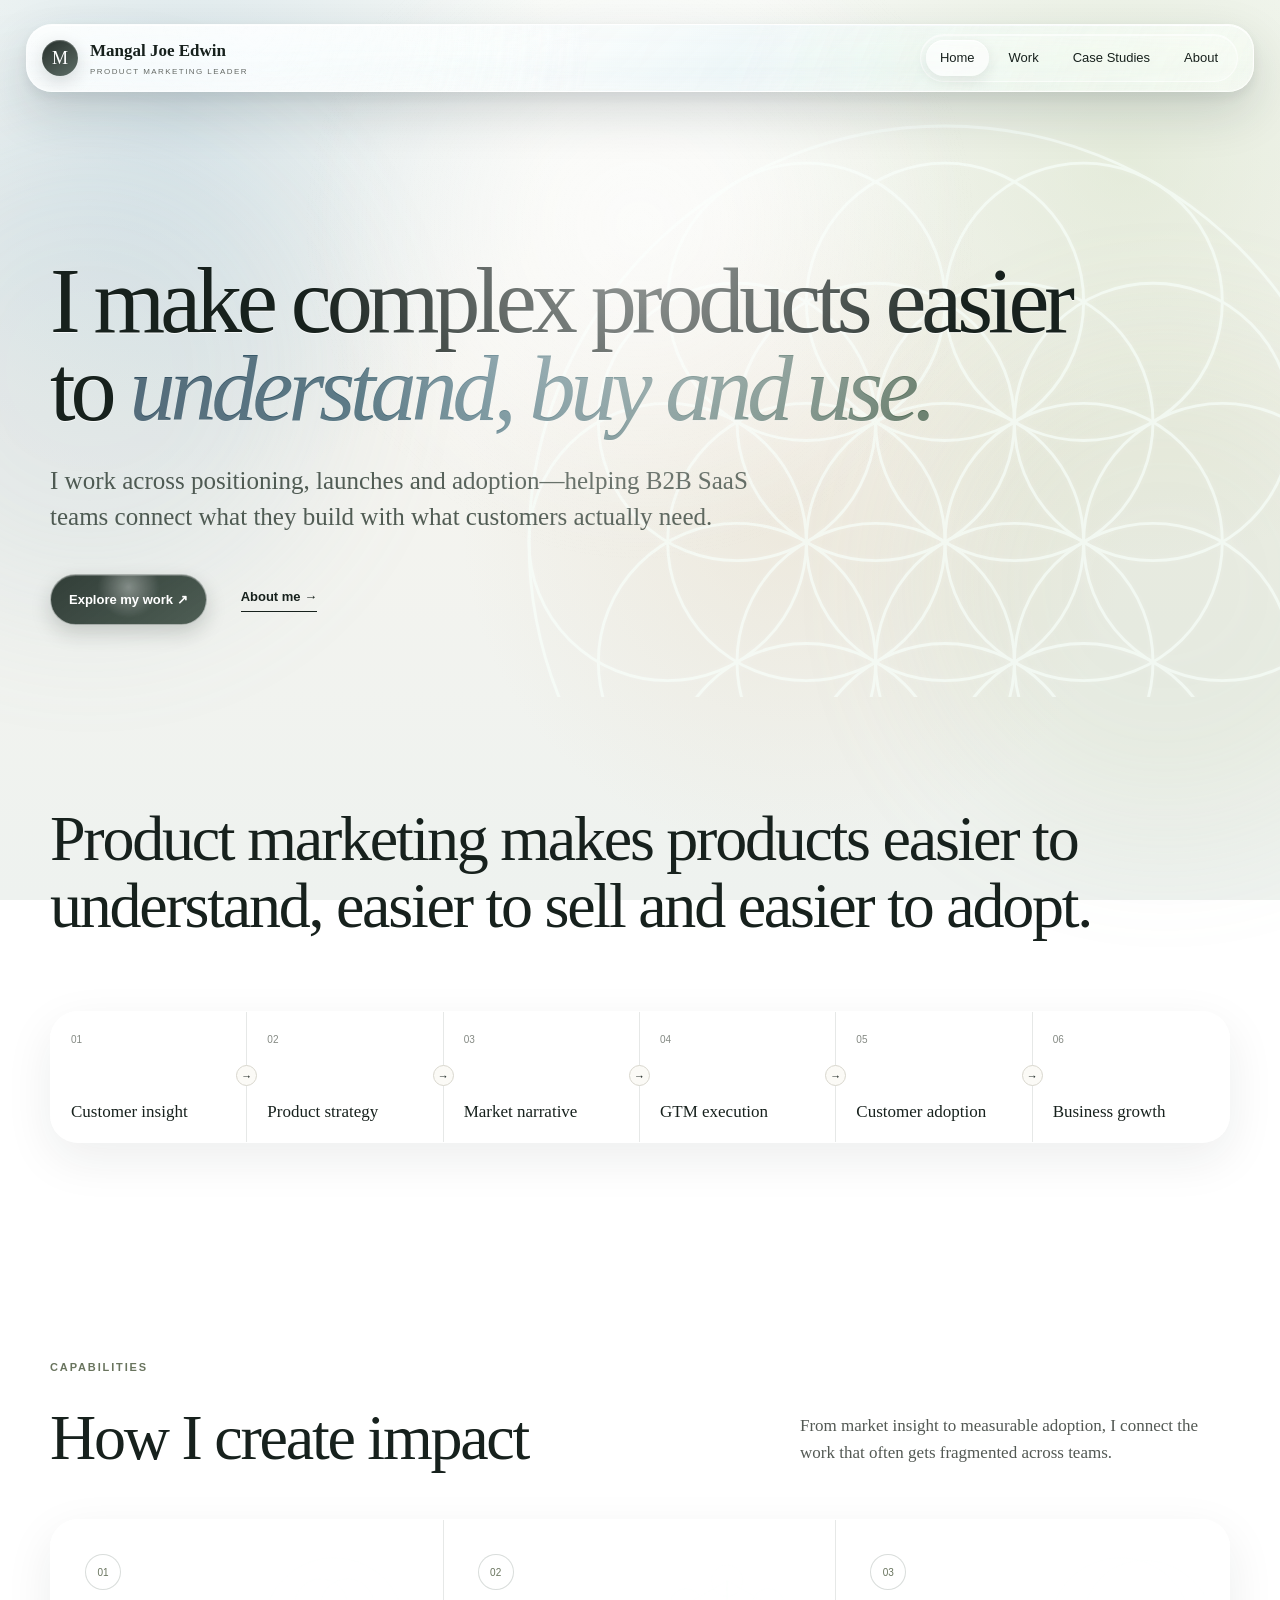
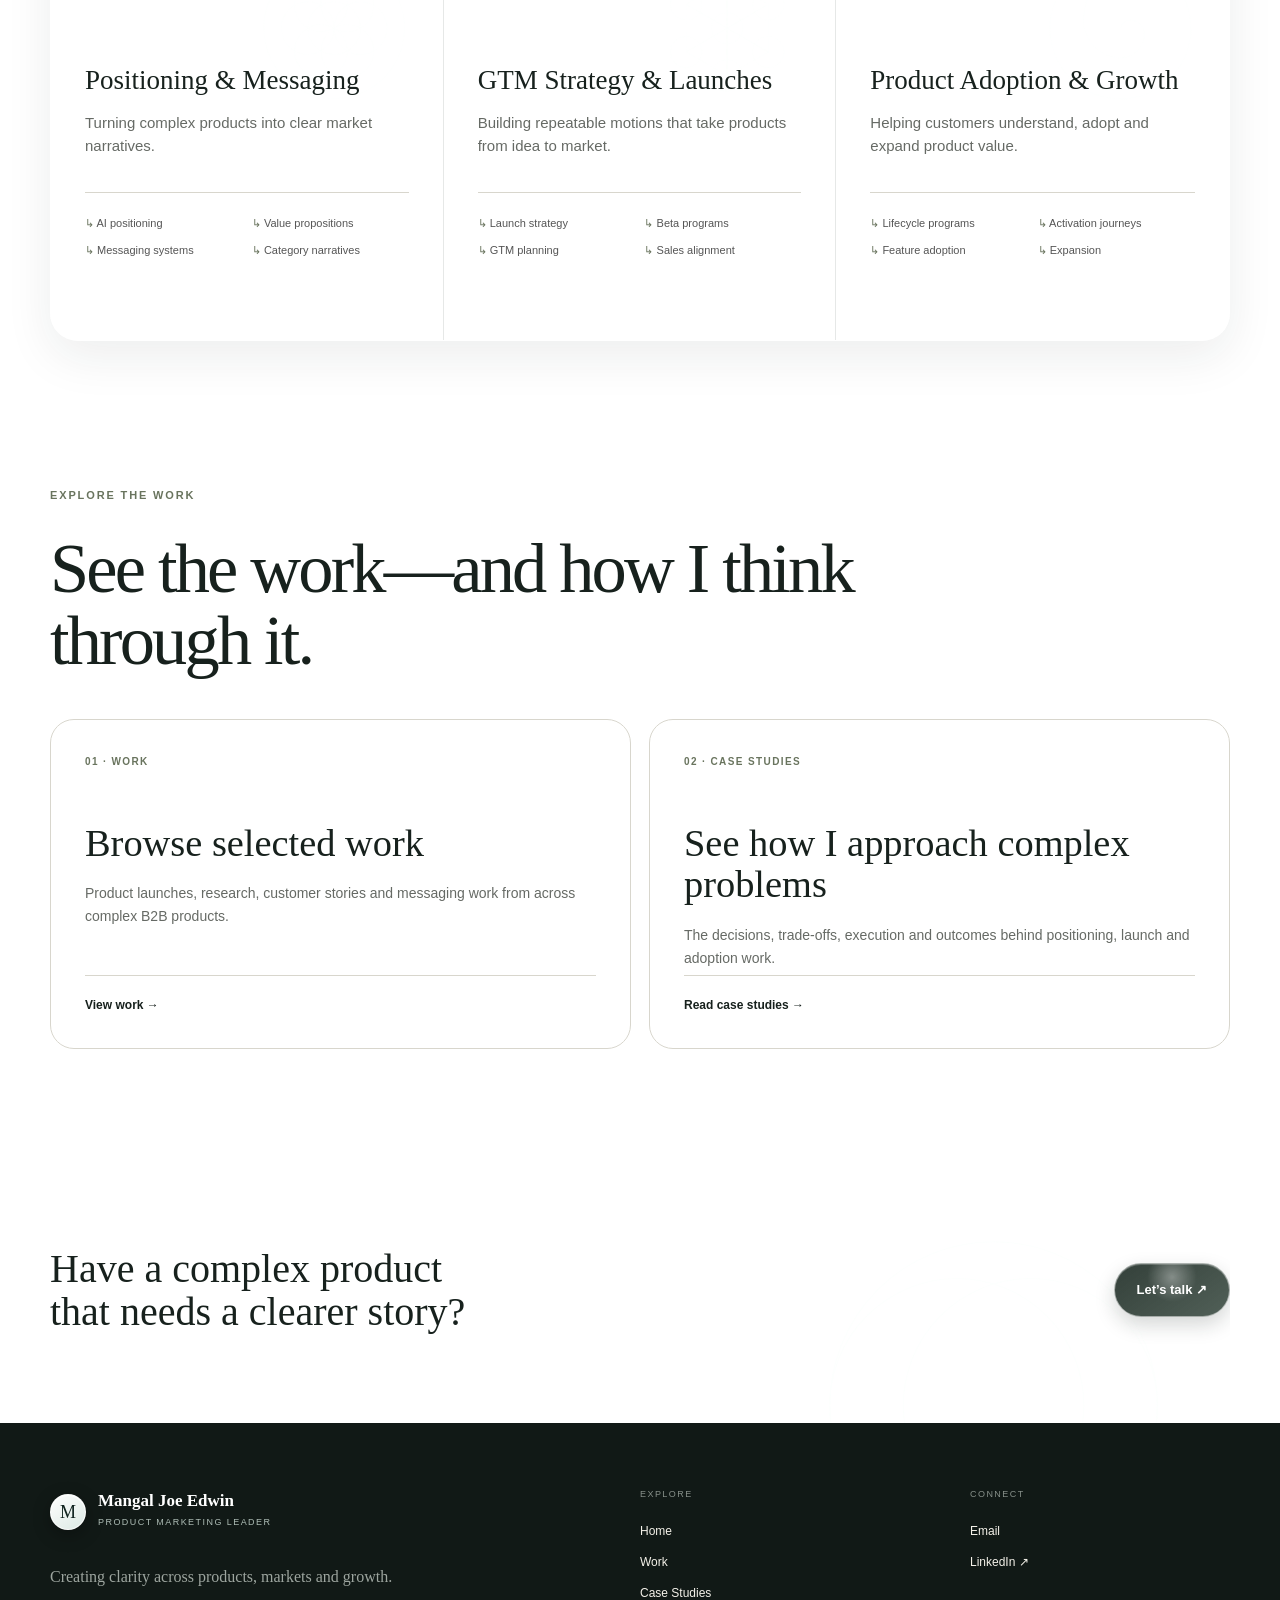
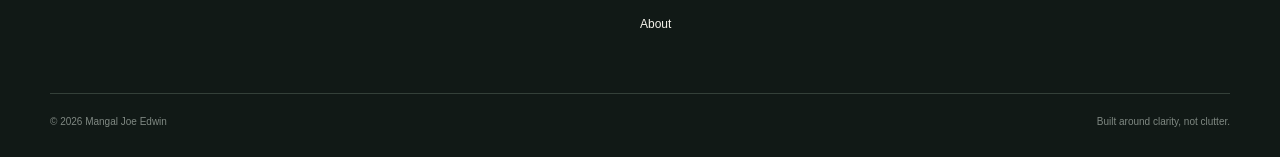
==== commit 8f0aadca: "Add homepage paths to work and case studies" ====
--- a/index.html
+++ b/index.html
@@ -3,4 +3,4 @@
 <section class="section belief"><div class="wrap"><div class="belief-grid belief-grid-wide"><h2>Product marketing makes products easier to understand, easier to sell and easier to adopt.</h2></div><div class="clarity-flow" aria-label="Product marketing value chain"><div class="flow-step"><span>01</span><b>Customer insight</b><i>→</i></div><div class="flow-step"><span>02</span><b>Product strategy</b><i>→</i></div><div class="flow-step"><span>03</span><b>Market narrative</b><i>→</i></div><div class="flow-step"><span>04</span><b>GTM execution</b><i>→</i></div><div class="flow-step"><span>05</span><b>Customer adoption</b><i>→</i></div><div class="flow-step"><span>06</span><b>Business growth</b></div></div></div></section>
 <section class="section"><div class="wrap"><div class="section-head"><div><div class="section-kicker">CAPABILITIES</div><h2>How I create impact</h2></div><p>From market insight to measurable adoption, I connect the work that often gets fragmented across teams.</p></div><div class="capability-grid"><article class="capability-card"><span class="card-number">01</span><h3>Positioning &amp; Messaging</h3><p>Turning complex products into clear market narratives.</p><ul><li>AI positioning</li><li>Value propositions</li><li>Messaging systems</li><li>Category narratives</li></ul></article><article class="capability-card"><span class="card-number">02</span><h3>GTM Strategy &amp; Launches</h3><p>Building repeatable motions that take products from idea to market.</p><ul><li>Launch strategy</li><li>Beta programs</li><li>GTM planning</li><li>Sales alignment</li></ul></article><article class="capability-card"><span class="card-number">03</span><h3>Product Adoption &amp; Growth</h3><p>Helping customers understand, adopt and expand product value.</p><ul><li>Lifecycle programs</li><li>Activation journeys</li><li>Feature adoption</li><li>Expansion</li></ul></article></div></div></section>
 
-<div class="wrap closing"><p>Have a complex product<br>that needs a clearer story?</p><a class="button button-dark glass-surface" href="mailto:mangal.joe.edwin@gmail.com">Let’s talk ↗</a></div></main><div data-footer></div></body></html>
+<section class="section explore-paths"><div class="wrap"><div class="explore-paths-intro"><div class="section-kicker">EXPLORE THE WORK</div><h2>See the work—and how I think through it.</h2></div><div class="explore-paths-grid"><a class="explore-path glass-surface" href="work.html"><span>01 · WORK</span><h3>Browse selected work</h3><p>Product launches, research, customer stories and messaging work from across complex B2B products.</p><b>View work →</b></a><a class="explore-path glass-surface" href="case-studies.html"><span>02 · CASE STUDIES</span><h3>See how I approach complex problems</h3><p>The decisions, trade-offs, execution and outcomes behind positioning, launch and adoption work.</p><b>Read case studies →</b></a></div></div></section><div class="wrap closing"><p>Have a complex product<br>that needs a clearer story?</p><a class="button button-dark glass-surface" href="mailto:mangal.joe.edwin@gmail.com">Let’s talk ↗</a></div></main><div data-footer></div></body></html>
--- a/assets/css/styles.css
+++ b/assets/css/styles.css
@@ -1,2 +1,13 @@
 :root{--ink:#17211d;--cream:#f4f1e9;--paper:#fbfaf6;--olive:#69745e;--blue:#6d8ea0;--line:#d8d6cd;--muted:#666a65}*{box-sizing:border-box}html{scroll-behavior:smooth}body{background:var(--paper);color:var(--ink);margin:0;font-family:Arial,Helvetica,sans-serif;line-height:1.5}a{color:inherit;text-decoration:none}.wrap{width:min(1180px,calc(100% - 48px));margin:auto}.site-header{z-index:50;backdrop-filter:blur(16px);background:#fbfaf6f0;border-bottom:1px solid #17211d1f;position:sticky;top:0}.header-inner{justify-content:space-between;align-items:center;width:min(1320px,calc(100% - 48px));height:76px;margin:auto;display:flex}.brand{align-items:center;gap:12px;display:flex}.brand>span{background:var(--ink);color:#fff;border-radius:50%;place-items:center;width:36px;height:36px;font-family:Georgia,serif;font-size:18px;display:grid}.brand div{display:flex;flex-direction:column}.brand b{font-family:Georgia,serif;font-size:17px}.brand small{letter-spacing:.18em;color:var(--muted);margin-top:2px;font-size:8px}.site-header nav{gap:32px;font-size:13px;display:flex}.site-header nav a{border-bottom:2px solid transparent;padding:27px 0 25px}.site-header nav a:hover,.site-header nav a[aria-current=page]{border-color:var(--olive)}.header-cta{border:1px solid var(--ink);padding:10px 15px;font-size:13px}.eyebrow,.section-kicker{letter-spacing:.17em;text-transform:uppercase;font-size:11px;font-weight:700}.eyebrow,.section-kicker{color:var(--olive)}.eyebrow{align-items:center;gap:10px;display:flex}.status-dot{background:#738a5d;border-radius:50%;width:7px;height:7px;box-shadow:0 0 0 4px #e3e6dc}.hero{padding:104px 0 72px}.hero h1{letter-spacing:-.055em;max-width:1050px;margin:38px 0 30px;font:400 clamp(58px,7.2vw,104px)/.95 Georgia,serif}.hero h1 em,.work-section h2 em,.page-hero h1 em,.contact-page h1 em{color:var(--olive);font-weight:400}.hero-copy{color:#4b514d;max-width:700px;font:25px/1.45 Georgia,serif}.hero-actions{align-items:center;gap:34px;margin-top:38px;display:flex}.button{align-items:center;gap:28px;padding:15px 18px;font-size:13px;font-weight:700;display:inline-flex}.button-dark{background:var(--ink);color:#fff}.button-outline{border:1px solid var(--ink)}.text-link{border-bottom:1px solid;align-items:center;gap:16px;padding-bottom:5px;font-size:13px;font-weight:700;display:inline-flex}.button,.header-cta,.work-card,.note-list a,.notes-cards article{transition:transform .25s ease,background .25s ease,color .25s ease}.button:hover,.header-cta:hover{transform:translateY(-2px)}.hero-proof{border-block:1px solid var(--line);grid-template-columns:repeat(4,1fr);margin-top:80px;padding:24px 0;display:grid}.hero-proof div{border-right:1px solid var(--line);flex-direction:column;gap:4px;padding:4px 24px;display:flex}.hero-proof div:first-child{padding-left:0}.hero-proof div:last-child{border:0}.hero-proof strong{font:400 27px Georgia,serif}.hero-proof span{color:var(--muted);font-size:11px}.section{padding:108px 0}.section-kicker{margin-bottom:28px}.belief{border-bottom:1px solid var(--line)}.belief-grid{grid-template-columns:1fr 1fr;gap:90px;display:grid}.belief-grid-wide{grid-template-columns:1fr}.belief-grid-wide h2{max-width:1100px}.belief h2,.section-head h2,.system-copy h2,.notes-grid h2{letter-spacing:-.035em;margin:0;font:400 clamp(42px,5vw,64px)/1.05 Georgia,serif}.belief-grid p,.section-head>p,.system-copy>p,.notes-grid>div>p{color:#535954;margin:5px 0;font:21px/1.55 Georgia,serif}.clarity-flow{border:1px solid var(--line);grid-template-columns:repeat(6,1fr);margin-top:72px;display:grid}.flow-step{border-right:1px solid var(--line);flex-direction:column;justify-content:space-between;min-height:130px;padding:20px;display:flex;position:relative}.flow-step:last-child{background:var(--ink);color:#fff;border:0}.flow-step span{color:#858a84;font-size:10px}.flow-step b{font:400 17px Georgia,serif}.flow-step i{border:1px solid var(--line);background:var(--paper);z-index:1;width:21px;height:21px;color:var(--ink);border-radius:50%;place-items:center;font-size:11px;font-style:normal;display:grid;position:absolute;top:53px;right:-11px}.section-head{justify-content:space-between;align-items:end;margin-bottom:48px;display:flex}.section-head>p{max-width:430px;font-size:17px}.capability-grid{border:1px solid var(--line);grid-template-columns:repeat(3,1fr);display:grid}.capability-card{border-right:1px solid var(--line);min-height:420px;padding:34px}.capability-card:last-child{border:0}.card-number{border:1px solid var(--line);width:36px;height:36px;color:var(--olive);border-radius:50%;place-items:center;font-size:10px;display:inline-grid}.capability-card h3{margin:75px 0 16px;font:400 27px/1.15 Georgia,serif}.capability-card p{color:var(--muted);min-height:50px;font-size:15px}.capability-card ul{border-top:1px solid var(--line);color:#555;grid-template-columns:1fr 1fr;gap:10px;margin:30px 0 0;padding:22px 0 0;font-size:11px;list-style:none;display:grid}.capability-card li:before{content:'↳ ';color:var(--olive)}.work-section{background:var(--ink);color:#f6f3ea}.work-grid{border-top:1px solid #465049;grid-template-columns:1fr 1fr;display:grid}.work-card{border-bottom:1px solid #465049;flex-direction:column;min-height:450px;padding:34px 34px 34px 0;display:flex}.work-card:hover{background:#1d2924}.work-card:nth-child(odd){border-right:1px solid #465049}.work-card:nth-child(even){padding-left:34px}.work-card-top{color:#a5b09e;letter-spacing:.13em;justify-content:space-between;font-size:10px;display:flex}.work-card-top b{color:#6c766f;font:400 20px Georgia,serif}.work-card h3{max-width:430px;margin:50px 0 18px;font:400 34px/1.1 Georgia,serif}.work-card>p{color:#b6bdb7;max-width:450px;font-size:14px}.outcome{flex-direction:column;gap:7px;margin-top:auto;display:flex}.outcome small{letter-spacing:.15em;color:#88928b;font-size:9px}.outcome strong{font:400 19px Georgia,serif}.card-cta{border-top:1px solid #465049;justify-content:space-between;margin-top:24px;padding-top:18px;font-size:12px;display:flex}.system-preview{grid-template-columns:.85fr 1.15fr;align-items:center;gap:100px;display:grid}.system-copy>p{margin:28px 0 35px;font-size:18px}.system-map{border:1px solid var(--line);grid-template-columns:repeat(3,1fr);display:grid}.system-node{border-right:1px solid var(--line);border-bottom:1px solid var(--line);flex-direction:column;justify-content:space-between;height:120px;padding:17px;font-family:Georgia,serif;display:flex}.system-node:nth-child(3n){border-right:0}.system-node:nth-child(n+7){border-bottom:0}.system-node span{color:var(--olive);font:10px Arial}.system-node:nth-child(5),.system-node:nth-child(9){background:#e9ede5}.notes-section{background:var(--cream)}.notes-grid{grid-template-columns:.8fr 1.2fr;gap:100px;display:grid}.notes-grid>div>p{margin:25px 0 35px;font-size:17px}.note-list{border-top:1px solid var(--line)}.note-list a{border-bottom:1px solid var(--line);grid-template-columns:45px 1fr 30px;align-items:center;padding:21px 0;display:grid}.note-list a:hover{padding-left:8px}.note-list span{color:var(--olive);font-size:10px}.note-list b{font:400 18px Georgia,serif}.note-list i{text-align:right;font-style:normal}.closing{justify-content:space-between;align-items:center;padding:90px 0;display:flex}.closing p{margin:0;font:40px/1.08 Georgia,serif}footer{color:#f4f1e9;background:#111916;padding:65px 0 28px}.footer-grid{grid-template-columns:2fr 1fr 1fr;gap:70px;display:grid}.footer-brand>span{color:var(--ink);background:#f4f1e9}.footer-grid>div{flex-direction:column;align-items:flex-start;gap:13px;display:flex}.footer-grid p{color:#9da59f;font-family:Georgia,serif}.footer-grid small{letter-spacing:.16em;color:#87908a;margin-bottom:7px;font-size:9px}.footer-grid a{font-size:12px}.copyright{color:#7f8882;border-top:1px solid #344039;justify-content:space-between;margin-top:60px;padding-top:20px;font-size:10px;display:flex}.inner-page{min-height:70vh}.page-hero{padding:105px 0 80px}.page-hero h1,.contact-page h1{letter-spacing:-.05em;margin:20px 0 28px;font:400 clamp(56px,7vw,94px)/.98 Georgia,serif}.page-hero>p{color:#555b57;max-width:710px;font:20px/1.5 Georgia,serif}.filter-bar,.note-filters{flex-wrap:wrap;gap:8px;display:flex}.filter-bar{padding-bottom:42px}.filter-bar button,.note-filters button{border:1px solid var(--line);color:var(--ink);cursor:pointer;background:transparent;padding:10px 14px;font-size:11px}.filter-bar button.active,.note-filters button.active{background:var(--ink);color:#fff;border-color:var(--ink)}.case-list{padding-bottom:110px}.case-study{border-top:1px solid var(--ink)}.case-study:last-child{border-bottom:1px solid var(--ink)}.case-study[hidden]{display:none}.case-study summary{cursor:pointer;grid-template-columns:1fr 250px 40px;align-items:center;gap:40px;padding:38px 0;list-style:none;display:grid}.case-study summary::-webkit-details-marker{display:none}.case-study summary span{letter-spacing:.13em;color:var(--olive);text-transform:uppercase;font-size:10px}.case-study summary h2{margin:11px 0;font:400 35px/1.08 Georgia,serif}.case-metric{flex-direction:column;display:flex}.case-metric strong{font:400 34px Georgia,serif}.case-metric small{color:var(--muted);font-size:10px}.expand{font-size:28px;font-weight:300}.case-study[open] .expand{transform:rotate(45deg)}.case-body{background:var(--cream);margin-bottom:35px;padding:55px}.case-story{grid-template-columns:1fr 1fr;gap:50px 80px;display:grid}.case-body small{letter-spacing:.14em;color:var(--olive);font-size:9px}.case-body h3{margin:11px 0;font:400 22px Georgia,serif}.case-body p{color:#555b57;font-size:14px}.execution{border-block:1px solid var(--line);margin-top:50px;padding:50px 0}.execution>div{grid-template-columns:1fr 1fr;gap:10px;margin-top:23px;display:grid}.execution span{background:var(--paper);padding:18px;font:16px Georgia,serif}.execution i{color:var(--olive);margin-right:20px;font:9px Arial}.impact-learning{grid-template-columns:1fr 1fr;gap:80px;padding-top:50px;display:grid}.impact-learning blockquote{color:var(--ink);margin:15px 0;font:24px/1.4 Georgia,serif}.about-statement,.os-principle{background:var(--ink);color:#fff}.about-statement{padding:80px 0}.about-statement p{max-width:1000px;font:42px/1.25 Georgia,serif}.experience-grid{grid-template-columns:1fr 1fr;gap:110px;display:grid}.experience-grid h2{font:400 48px/1.08 Georgia,serif}.experience-list>div{border-top:1px solid var(--line);grid-template-columns:130px 1fr;padding:22px 0;display:grid}.experience-list b{font:19px Georgia,serif}.experience-list p{color:var(--muted);margin:0;font-size:13px}.about-work{background:var(--cream)}.three-principles{border-top:1px solid var(--ink);grid-template-columns:repeat(3,1fr);display:grid}.three-principles article{border-right:1px solid var(--line);min-height:300px;padding:30px}.three-principles article:first-child{padding-left:0}.three-principles span{color:var(--olive);font-size:10px}.three-principles h2{margin-top:90px;font:31px Georgia,serif}.three-principles p{color:var(--muted);font-size:14px}.os-principle{padding:65px 0}.os-principle small{letter-spacing:.15em;color:#9fa99f}.os-principle p{max-width:950px;font:36px/1.35 Georgia,serif}.os-stages{padding:85px 0}.os-stages article{border-top:1px solid var(--line);grid-template-columns:80px 1fr 40px;align-items:center;padding:28px 20px;display:grid}.os-stages article:last-child{border-bottom:1px solid var(--line)}.os-stages article.accent{background:#edf0e9}.os-stages article>span{color:var(--olive);font-size:10px}.os-stages h2{margin:0 0 5px;font:28px Georgia,serif}.os-stages p{color:var(--muted);max-width:700px;margin:0;font-size:13px}.os-stages i{font-size:20px;font-style:normal}.os-questions>div:last-child{grid-template-columns:1fr 1fr;display:grid}.os-questions p{border-top:1px solid var(--line);margin:0;padding:22px;font:19px Georgia,serif}.os-questions p span{color:var(--olive);margin-right:20px;font:9px Arial}.notes-tools{border-top:1px solid var(--line);justify-content:space-between;gap:20px;padding:30px 0;display:flex}.search{border-bottom:1px solid var(--ink);align-items:center;width:280px;display:flex}.search input{background:transparent;border:0;outline:0;width:100%;padding:12px;font-size:12px}.notes-cards{border-top:1px solid var(--line);grid-template-columns:repeat(3,1fr);padding-bottom:100px;display:grid}.notes-cards article{border-right:1px solid var(--line);border-bottom:1px solid var(--line);flex-direction:column;min-height:340px;padding:30px;display:flex}.notes-cards article:nth-child(3n+1){padding-left:0}.notes-cards article:nth-child(3n){border-right:0}.notes-cards article>div{text-transform:uppercase;justify-content:space-between;display:flex}.notes-cards article>div span,.notes-cards article>div small{letter-spacing:.12em;color:var(--olive);font-size:9px}.notes-cards h2{margin:60px 0 15px;font:25px/1.15 Georgia,serif}.notes-cards p{color:var(--muted);font-size:13px}.notes-cards button{border:0;border-top:1px solid var(--line);text-align:left;cursor:pointer;background:transparent;justify-content:space-between;margin-top:auto;padding:15px 0 0;font-weight:700;display:flex}.notes-cards article[hidden]{display:none}.knowledge-next{background:var(--cream);padding:80px 0}.knowledge-next>.wrap{grid-template-columns:1fr 1fr;gap:90px;display:grid}.knowledge-next h2{font:40px Georgia,serif}.knowledge-next p{color:var(--muted);font:18px/1.6 Georgia,serif}.contact-page{background:var(--cream);align-items:center;min-height:calc(100vh - 76px);display:flex}.contact-grid{grid-template-columns:1.2fr .8fr;gap:100px;padding:90px 0;display:grid}.contact-page h1{font-size:65px}.contact-page>section>div>p{color:var(--muted);font:19px/1.5 Georgia,serif}.contact-card{background:var(--ink);color:#fff;padding:38px}.contact-card>small,.contact-links small{letter-spacing:.15em;color:#9da89f;font-size:9px}.email{margin:45px 0 55px;font:30px/1.2 Georgia,serif;display:block;position:relative}.email span{position:absolute;right:0}.contact-links{border-block:1px solid #455048;grid-template-columns:1fr 1fr;display:grid}.contact-links a{flex-direction:column;gap:8px;padding:22px 10px 22px 0;display:flex}.contact-links a+a{border-left:1px solid #455048;padding-left:20px}.contact-links b{font-size:11px}.availability{color:#aab2ac;align-items:center;gap:13px;margin-top:27px;font-size:11px;display:flex}.availability i{background:#92a77c;border-radius:50%;width:7px;height:7px}.fade-up{animation:fadeUp .75s ease both}@keyframes fadeUp{from{opacity:0;transform:translateY(18px)}to{opacity:1;transform:none}}
 @media(max-width:800px){.wrap{width:min(calc(100% - 32px),1180px)}.header-inner{width:calc(100% - 32px);height:68px}.site-header nav{display:none}.header-cta{padding:8px 10px}.hero{padding:70px 0 46px}.hero h1{font-size:53px}.hero-copy{font-size:20px}.hero-proof{grid-template-columns:1fr 1fr;margin-top:55px}.hero-proof div{border-bottom:1px solid var(--line);padding:16px}.hero-proof div:nth-child(2){border-right:0}.section{padding:70px 0}.belief-grid,.system-preview,.notes-grid{grid-template-columns:1fr;gap:45px}.clarity-flow{grid-template-columns:1fr 1fr}.flow-step{min-height:100px}.flow-step:nth-child(2n){border-right:0}.flow-step i{display:none}.section-head{display:block}.section-head>p{margin-top:22px}.capability-grid{grid-template-columns:1fr}.capability-card{border-right:0;border-bottom:1px solid var(--line);min-height:auto}.capability-card h3{margin-top:40px}.work-grid{grid-template-columns:1fr}.work-card,.work-card:nth-child(even){min-height:390px;padding:30px 0}.work-card:nth-child(odd){border-right:0}.system-map{order:-1}.closing{flex-direction:column;align-items:flex-start;gap:35px}.footer-grid{grid-template-columns:1fr 1fr}.footer-grid>div:first-child{grid-column:1/-1}.copyright{gap:20px}.brand b{font-size:15px}.page-hero{padding:70px 0 55px}.page-hero h1,.contact-page h1{font-size:50px}.case-study summary{grid-template-columns:1fr 90px 20px;gap:12px}.case-study summary h2,.case-metric strong{font-size:25px}.case-body{margin-inline:-16px;padding:28px}.case-story,.execution>div,.impact-learning,.experience-grid,.knowledge-next>.wrap,.contact-grid{grid-template-columns:1fr;gap:35px}.experience-grid h2{font-size:38px}.three-principles{grid-template-columns:1fr}.three-principles article{border-right:0;border-bottom:1px solid var(--line);min-height:auto;padding:28px 0}.three-principles h2{margin-top:40px}.os-stages article{grid-template-columns:40px 1fr 20px}.os-questions>div:last-child{grid-template-columns:1fr}.notes-tools{flex-direction:column}.note-filters{overflow:auto}.notes-cards{grid-template-columns:1fr}.notes-cards article,.notes-cards article:nth-child(3n+1){border-right:0;min-height:300px;padding:28px 0}.contact-page{display:block}.contact-grid{padding:70px 0}.contact-card{padding:28px}.email{font-size:25px}.about-statement p{font-size:30px}}
+.explore-paths{padding-top:38px}
+.explore-paths-intro{max-width:900px;margin-bottom:42px}
+.explore-paths-intro h2{letter-spacing:-.04em;margin:0;font:400 clamp(42px,5.5vw,72px)/1.03 Georgia,serif}
+.explore-paths-grid{display:grid;grid-template-columns:1fr 1fr;gap:18px}
+.explore-path{border:1px solid var(--line);border-radius:24px;min-height:330px;padding:34px;display:flex;flex-direction:column;transition:transform .25s ease,border-color .25s ease,background .25s ease}
+.explore-path:hover,.explore-path:focus-visible{transform:translateY(-4px);border-color:var(--ink);background:rgba(255,255,255,.62)}
+.explore-path>span{color:var(--olive);letter-spacing:.14em;font-size:10px;font-weight:700}
+.explore-path h3{max-width:520px;margin:54px 0 18px;font:400 clamp(28px,3vw,40px)/1.08 Georgia,serif}
+.explore-path p{color:var(--muted);max-width:520px;margin:0;font-size:14px;line-height:1.65}
+.explore-path b{border-top:1px solid var(--line);margin-top:auto;padding-top:20px;font-size:12px}
+@media(max-width:800px){.explore-paths{padding-top:18px}.explore-paths-grid{grid-template-columns:1fr}.explore-path{min-height:290px;padding:28px}.explore-path h3{margin-top:40px}}
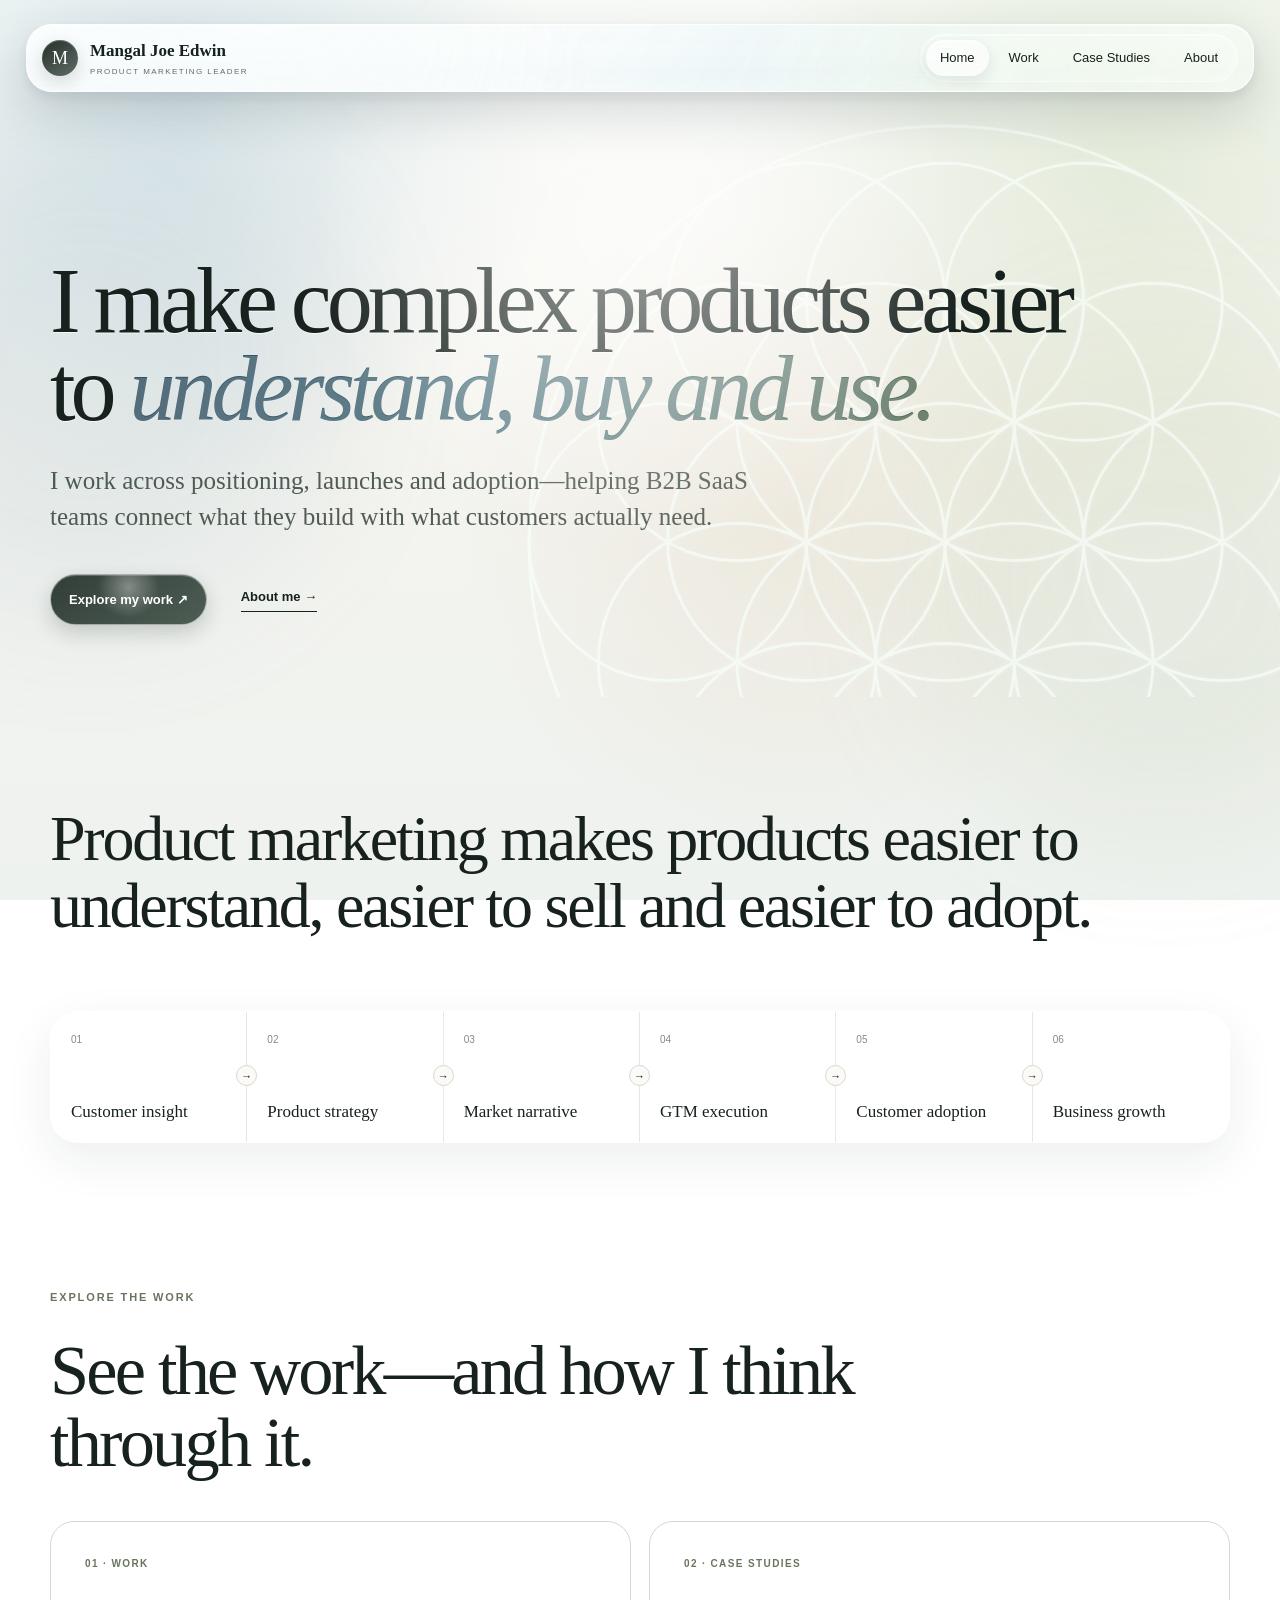
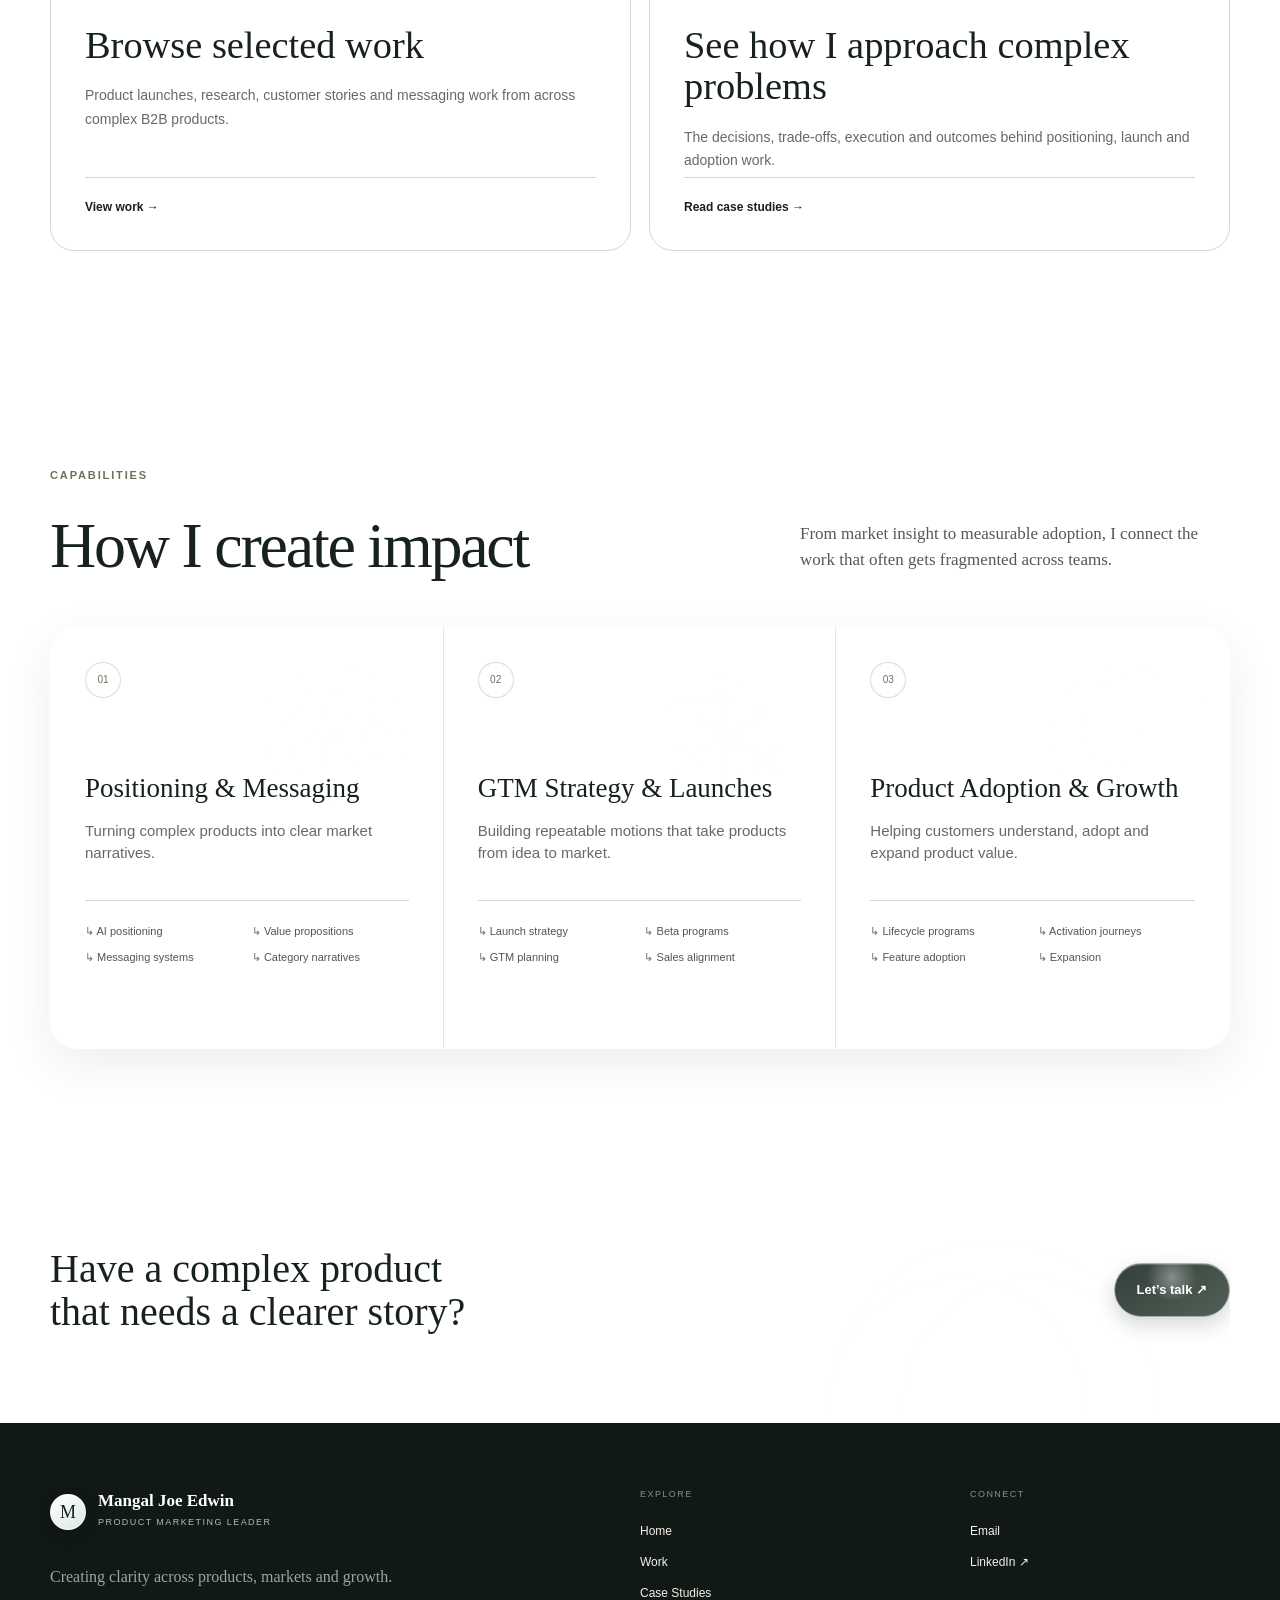
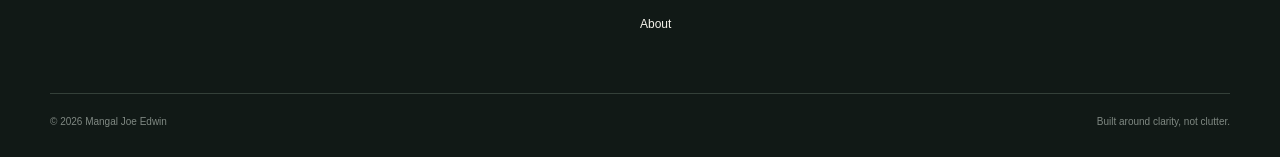
==== commit ad6caf56: "Move work exploration above capabilities" ====
--- a/index.html
+++ b/index.html
@@ -1,6 +1,4 @@
 <!doctype html><html lang="en"><head><meta charset="utf-8"><meta name="viewport" content="width=device-width,initial-scale=1"><title>Mangal Joe Edwin | Product Marketing Leader</title><meta name="description" content="Product marketing leader for complex B2B SaaS and AI products."><link rel="icon" href="favicon.ico" sizes="any"><link rel="icon" type="image/png" sizes="32x32" href="favicon-32x32.png"><link rel="icon" type="image/png" sizes="16x16" href="favicon-16x16.png"><link rel="stylesheet" href="assets/css/styles.css"><link rel="stylesheet" href="assets/css/liquid-glass.css?v=20260903-3"><link rel="stylesheet" href="assets/css/liquid-glass-refraction.css?v=20260903-3"><link rel="stylesheet" href="assets/css/sacred-geometry.css?v=20260903-8"><script defer src="assets/js/components.js?v=20261119-1"></script><script defer src="assets/js/site.js"></script><script defer src="assets/js/liquid-glass.js?v=20260903-2"></script></head><body><div data-header></div><main>
 <section class="hero"><div class="hero-flower-wrap" aria-hidden="true"><svg class="hero-flower" viewBox="0 0 600 600"><g class="flower-rest"><circle cx="300" cy="300" r="80"/><circle cx="380" cy="300" r="80"/><circle cx="340" cy="369.282" r="80"/><circle cx="260" cy="369.282" r="80"/><circle cx="220" cy="300" r="80"/><circle cx="260" cy="230.718" r="80"/><circle cx="340" cy="230.718" r="80"/><circle cx="460" cy="300" r="80"/><circle cx="420" cy="369.282" r="80"/><circle cx="380" cy="438.564" r="80"/><circle cx="300" cy="438.564" r="80"/><circle cx="220" cy="438.564" r="80"/><circle cx="180" cy="369.282" r="80"/><circle cx="140" cy="300" r="80"/><circle cx="180" cy="230.718" r="80"/><circle cx="220" cy="161.436" r="80"/><circle cx="300" cy="161.436" r="80"/><circle cx="380" cy="161.436" r="80"/><circle cx="420" cy="230.718" r="80"/><circle cx="300" cy="300" r="240"/></g><g class="flower-lit"><circle cx="300" cy="300" r="80"/><circle cx="380" cy="300" r="80"/><circle cx="340" cy="369.282" r="80"/><circle cx="260" cy="369.282" r="80"/><circle cx="220" cy="300" r="80"/><circle cx="260" cy="230.718" r="80"/><circle cx="340" cy="230.718" r="80"/><circle cx="460" cy="300" r="80"/><circle cx="420" cy="369.282" r="80"/><circle cx="380" cy="438.564" r="80"/><circle cx="300" cy="438.564" r="80"/><circle cx="220" cy="438.564" r="80"/><circle cx="180" cy="369.282" r="80"/><circle cx="220" cy="161.436" r="80"/><circle cx="300" cy="161.436" r="80"/><circle cx="380" cy="161.436" r="80"/><circle cx="420" cy="230.718" r="80"/><circle cx="300" cy="300" r="240"/></g></svg></div><div class="wrap fade-up"><h1>I make complex products easier to <em>understand, buy and use.</em></h1><p class="hero-copy">I work across positioning, launches and adoption—helping B2B SaaS teams connect what they build with what customers actually need.</p><div class="hero-actions"><a class="button button-dark glass-surface" href="work.html">Explore my work ↗</a><a class="text-link" href="about.html">About me →</a></div></div></section>
 <section class="section belief"><div class="wrap"><div class="belief-grid belief-grid-wide"><h2>Product marketing makes products easier to understand, easier to sell and easier to adopt.</h2></div><div class="clarity-flow" aria-label="Product marketing value chain"><div class="flow-step"><span>01</span><b>Customer insight</b><i>→</i></div><div class="flow-step"><span>02</span><b>Product strategy</b><i>→</i></div><div class="flow-step"><span>03</span><b>Market narrative</b><i>→</i></div><div class="flow-step"><span>04</span><b>GTM execution</b><i>→</i></div><div class="flow-step"><span>05</span><b>Customer adoption</b><i>→</i></div><div class="flow-step"><span>06</span><b>Business growth</b></div></div></div></section>
-<section class="section"><div class="wrap"><div class="section-head"><div><div class="section-kicker">CAPABILITIES</div><h2>How I create impact</h2></div><p>From market insight to measurable adoption, I connect the work that often gets fragmented across teams.</p></div><div class="capability-grid"><article class="capability-card"><span class="card-number">01</span><h3>Positioning &amp; Messaging</h3><p>Turning complex products into clear market narratives.</p><ul><li>AI positioning</li><li>Value propositions</li><li>Messaging systems</li><li>Category narratives</li></ul></article><article class="capability-card"><span class="card-number">02</span><h3>GTM Strategy &amp; Launches</h3><p>Building repeatable motions that take products from idea to market.</p><ul><li>Launch strategy</li><li>Beta programs</li><li>GTM planning</li><li>Sales alignment</li></ul></article><article class="capability-card"><span class="card-number">03</span><h3>Product Adoption &amp; Growth</h3><p>Helping customers understand, adopt and expand product value.</p><ul><li>Lifecycle programs</li><li>Activation journeys</li><li>Feature adoption</li><li>Expansion</li></ul></article></div></div></section>
-
-<section class="section explore-paths"><div class="wrap"><div class="explore-paths-intro"><div class="section-kicker">EXPLORE THE WORK</div><h2>See the work—and how I think through it.</h2></div><div class="explore-paths-grid"><a class="explore-path glass-surface" href="work.html"><span>01 · WORK</span><h3>Browse selected work</h3><p>Product launches, research, customer stories and messaging work from across complex B2B products.</p><b>View work →</b></a><a class="explore-path glass-surface" href="case-studies.html"><span>02 · CASE STUDIES</span><h3>See how I approach complex problems</h3><p>The decisions, trade-offs, execution and outcomes behind positioning, launch and adoption work.</p><b>Read case studies →</b></a></div></div></section><div class="wrap closing"><p>Have a complex product<br>that needs a clearer story?</p><a class="button button-dark glass-surface" href="mailto:mangal.joe.edwin@gmail.com">Let’s talk ↗</a></div></main><div data-footer></div></body></html>
+<section class="section explore-paths"><div class="wrap"><div class="explore-paths-intro"><div class="section-kicker">EXPLORE THE WORK</div><h2>See the work—and how I think through it.</h2></div><div class="explore-paths-grid"><a class="explore-path glass-surface" href="work.html"><span>01 · WORK</span><h3>Browse selected work</h3><p>Product launches, research, customer stories and messaging work from across complex B2B products.</p><b>View work →</b></a><a class="explore-path glass-surface" href="case-studies.html"><span>02 · CASE STUDIES</span><h3>See how I approach complex problems</h3><p>The decisions, trade-offs, execution and outcomes behind positioning, launch and adoption work.</p><b>Read case studies →</b></a></div></div></section><section class="section"><div class="wrap"><div class="section-head"><div><div class="section-kicker">CAPABILITIES</div><h2>How I create impact</h2></div><p>From market insight to measurable adoption, I connect the work that often gets fragmented across teams.</p></div><div class="capability-grid"><article class="capability-card"><span class="card-number">01</span><h3>Positioning &amp; Messaging</h3><p>Turning complex products into clear market narratives.</p><ul><li>AI positioning</li><li>Value propositions</li><li>Messaging systems</li><li>Category narratives</li></ul></article><article class="capability-card"><span class="card-number">02</span><h3>GTM Strategy &amp; Launches</h3><p>Building repeatable motions that take products from idea to market.</p><ul><li>Launch strategy</li><li>Beta programs</li><li>GTM planning</li><li>Sales alignment</li></ul></article><article class="capability-card"><span class="card-number">03</span><h3>Product Adoption &amp; Growth</h3><p>Helping customers understand, adopt and expand product value.</p><ul><li>Lifecycle programs</li><li>Activation journeys</li><li>Feature adoption</li><li>Expansion</li></ul></article></div></div></section><div class="wrap closing"><p>Have a complex product<br>that needs a clearer story?</p><a class="button button-dark glass-surface" href="mailto:mangal.joe.edwin@gmail.com">Let’s talk ↗</a></div></main><div data-footer></div></body></html>
--- a/assets/css/styles.css
+++ b/assets/css/styles.css
@@ -11,3 +11,10 @@
 .explore-path p{color:var(--muted);max-width:520px;margin:0;font-size:14px;line-height:1.65}
 .explore-path b{border-top:1px solid var(--line);margin-top:auto;padding-top:20px;font-size:12px}
 @media(max-width:800px){.explore-paths{padding-top:18px}.explore-paths-grid{grid-template-columns:1fr}.explore-path{min-height:290px;padding:28px}.explore-path h3{margin-top:40px}}
+.case-context-link{background:var(--ink);color:#fff;border-radius:16px;display:flex;align-items:center;justify-content:space-between;gap:24px;margin-bottom:42px;padding:24px 26px;transition:transform .2s ease,background .2s ease}
+.case-context-link:hover,.case-context-link:focus-visible{background:#24322c;transform:translateY(-2px)}
+.case-context-link>span{display:flex;flex-direction:column;gap:7px}
+.case-context-link small{color:#aeb8b1;letter-spacing:.14em}
+.case-context-link strong{font:400 22px/1.25 Georgia,serif}
+.case-context-link b{border:1px solid #ffffff66;border-radius:999px;flex:0 0 auto;padding:11px 15px;font-size:11px}
+@media(max-width:800px){.case-context-link{align-items:flex-start;flex-direction:column;margin-bottom:30px;padding:21px}.case-context-link strong{font-size:19px}}
